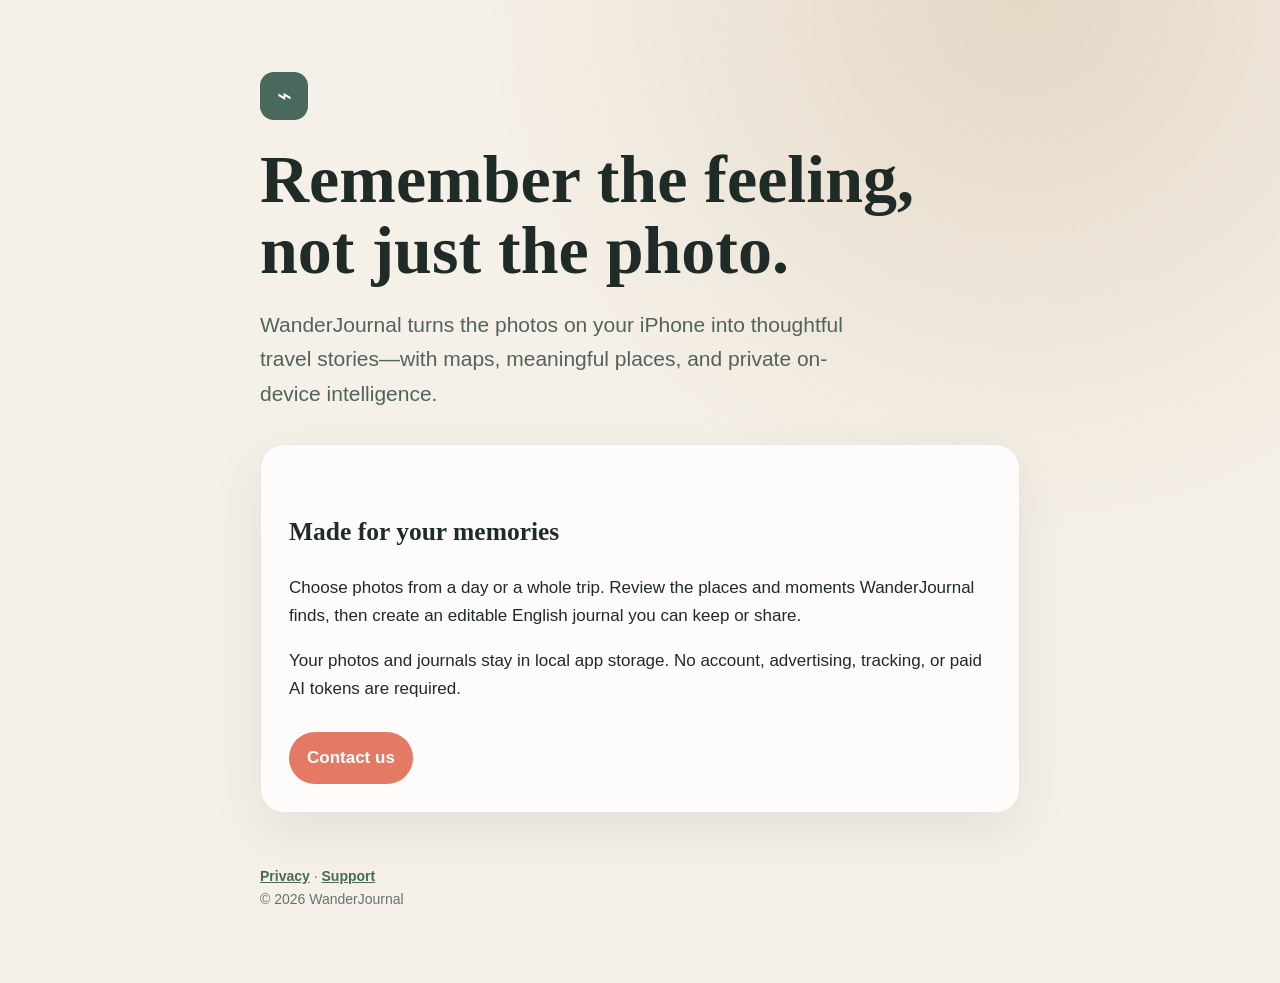
==== index.html @ c1856e97 "Build WanderJournal v1" ====
<!doctype html>
<html lang="en">
<head>
  <meta charset="utf-8">
  <meta name="viewport" content="width=device-width, initial-scale=1">
  <title>WanderJournal — Private AI Travel Journals</title>
  <meta name="description" content="Turn travel photos into beautiful private journals with on-device intelligence.">
  <link rel="stylesheet" href="styles.css">
</head>
<body><main>
  <div class="mark" aria-hidden="true">⌁</div>
  <h1>Remember the feeling, not just the photo.</h1>
  <p class="lead">WanderJournal turns the photos on your iPhone into thoughtful travel stories—with maps, meaningful places, and private on-device intelligence.</p>
  <section class="card">
    <h2>Made for your memories</h2>
    <p>Choose photos from a day or a whole trip. Review the places and moments WanderJournal finds, then create an editable English journal you can keep or share.</p>
    <p>Your photos and journals stay in local app storage. No account, advertising, tracking, or paid AI tokens are required.</p>
    <a class="button" href="mailto:info@easynet.world">Contact us</a>
  </section>
  <footer><a href="privacy/">Privacy</a> · <a href="support/">Support</a><br>© 2026 WanderJournal</footer>
</main></body>
</html>
---- styles.css ----
:root {
  color-scheme: light;
  --canvas: #f5f0e8;
  --ink: #1f2b27;
  --moss: #49695c;
  --coral: #e47a63;
  --card: rgba(255, 255, 255, 0.78);
}

* { box-sizing: border-box; }

body {
  margin: 0;
  color: var(--ink);
  background: radial-gradient(circle at 80% 0%, #e4d8c6 0, transparent 38%), var(--canvas);
  font: 17px/1.65 -apple-system, BlinkMacSystemFont, "Segoe UI", sans-serif;
}

main { width: min(760px, calc(100% - 40px)); margin: 0 auto; padding: 72px 0; }

.mark {
  display: inline-grid;
  place-items: center;
  width: 48px;
  height: 48px;
  border-radius: 14px;
  background: var(--moss);
  color: white;
  font-size: 25px;
}

h1 { margin: 24px 0 8px; font-family: Georgia, serif; font-size: clamp(40px, 8vw, 68px); line-height: 1.05; }
h2 { margin-top: 38px; font-family: Georgia, serif; }
.lead { max-width: 620px; font-size: 21px; color: #52635d; }
.card { margin-top: 32px; padding: 28px; border: 1px solid rgba(31,43,39,.09); border-radius: 24px; background: var(--card); box-shadow: 0 18px 55px rgba(31,43,39,.08); }
a { color: var(--moss); font-weight: 650; }
.button { display: inline-block; margin-top: 12px; padding: 12px 18px; border-radius: 999px; background: var(--coral); color: white; text-decoration: none; }
footer { margin-top: 52px; color: #66756f; font-size: 14px; }
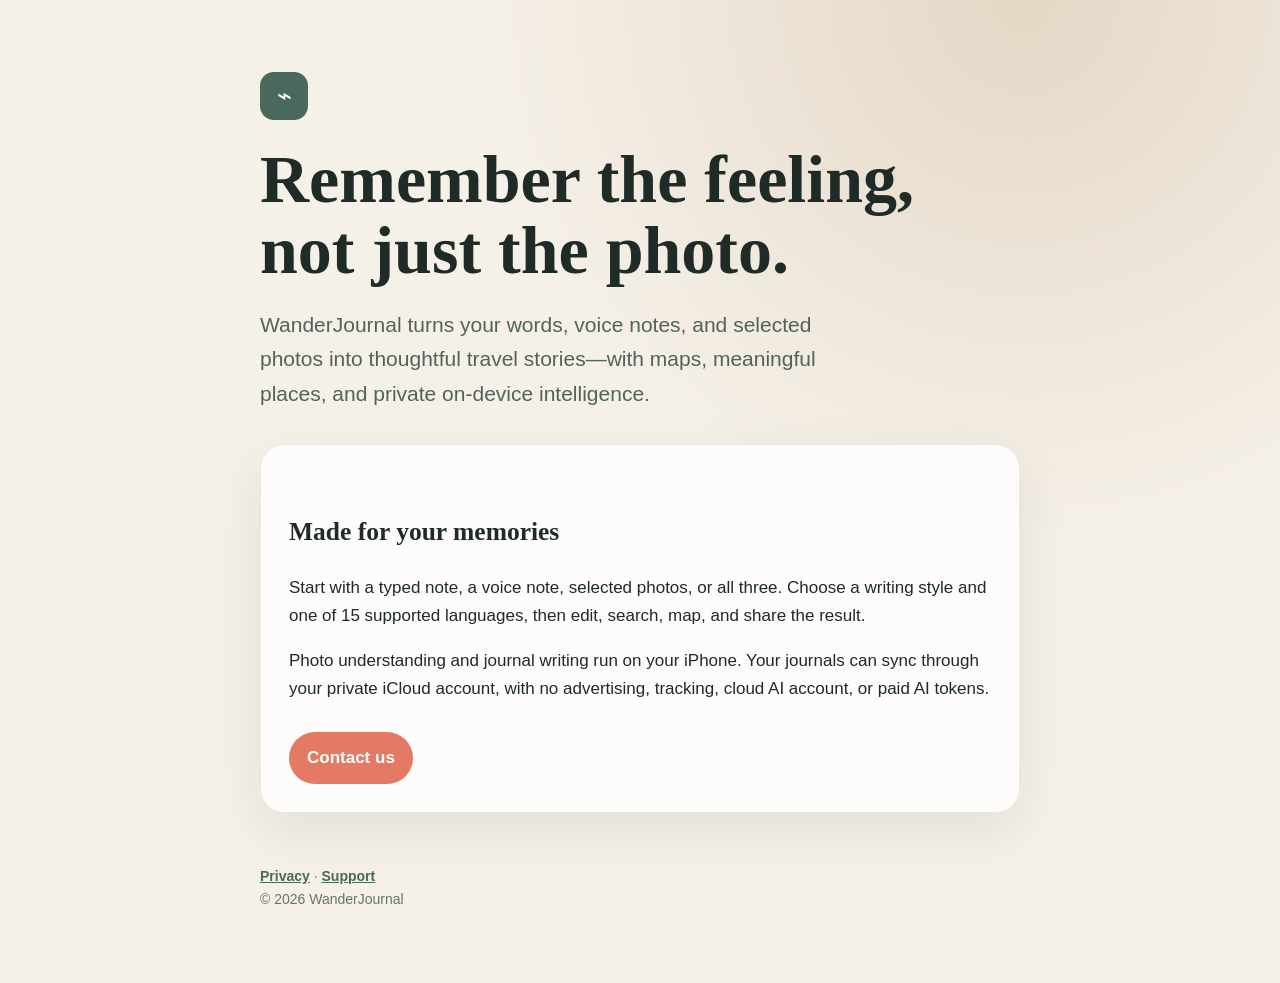
==== commit 7f960aea: "Update privacy and support for iCloud sync" ====
--- a/index.html
+++ b/index.html
@@ -10,14 +10,13 @@
 <body><main>
   <div class="mark" aria-hidden="true">⌁</div>
   <h1>Remember the feeling, not just the photo.</h1>
-  <p class="lead">WanderJournal turns the photos on your iPhone into thoughtful travel stories—with maps, meaningful places, and private on-device intelligence.</p>
+  <p class="lead">WanderJournal turns your words, voice notes, and selected photos into thoughtful travel stories—with maps, meaningful places, and private on-device intelligence.</p>
   <section class="card">
     <h2>Made for your memories</h2>
-    <p>Choose photos from a day or a whole trip. Review the places and moments WanderJournal finds, then create an editable English journal you can keep or share.</p>
-    <p>Your photos and journals stay in local app storage. No account, advertising, tracking, or paid AI tokens are required.</p>
+    <p>Start with a typed note, a voice note, selected photos, or all three. Choose a writing style and one of 15 supported languages, then edit, search, map, and share the result.</p>
+    <p>Photo understanding and journal writing run on your iPhone. Your journals can sync through your private iCloud account, with no advertising, tracking, cloud AI account, or paid AI tokens.</p>
     <a class="button" href="mailto:info@easynet.world">Contact us</a>
   </section>
   <footer><a href="privacy/">Privacy</a> · <a href="support/">Support</a><br>© 2026 WanderJournal</footer>
 </main></body>
 </html>
-
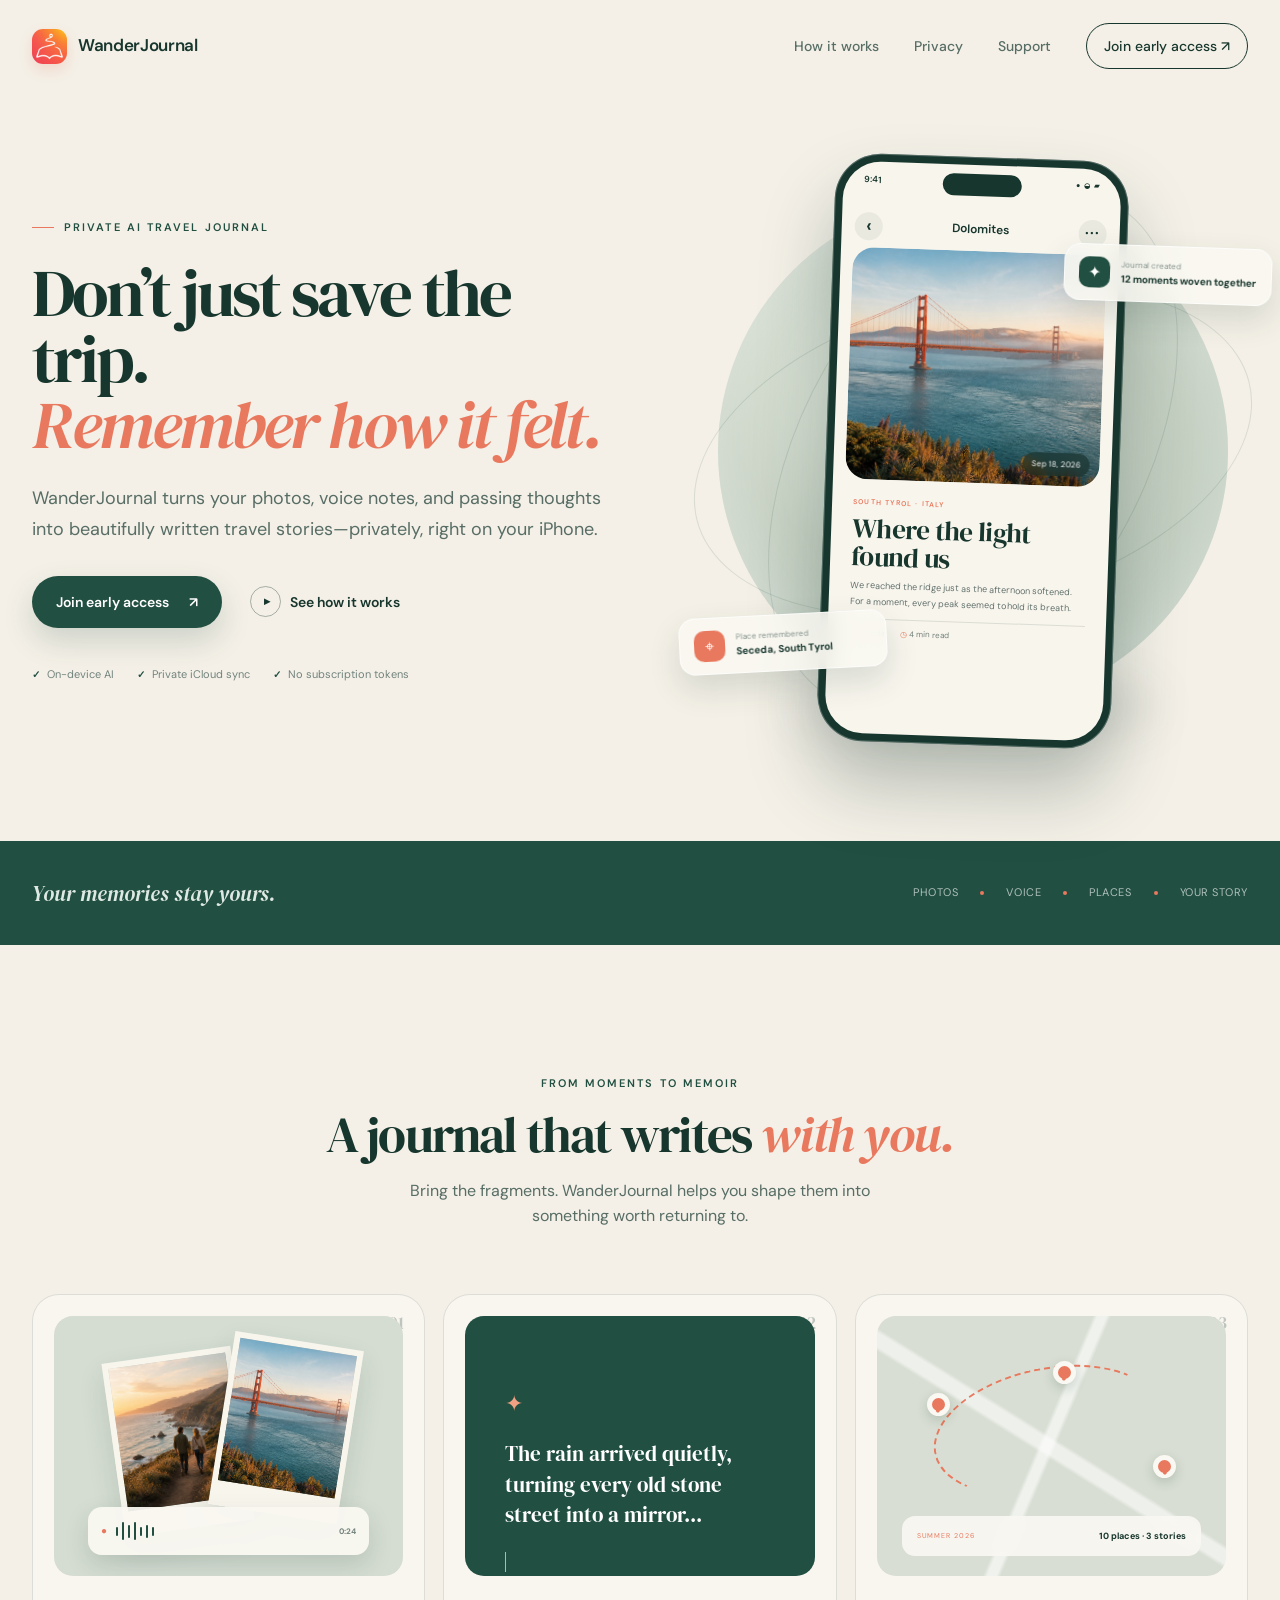
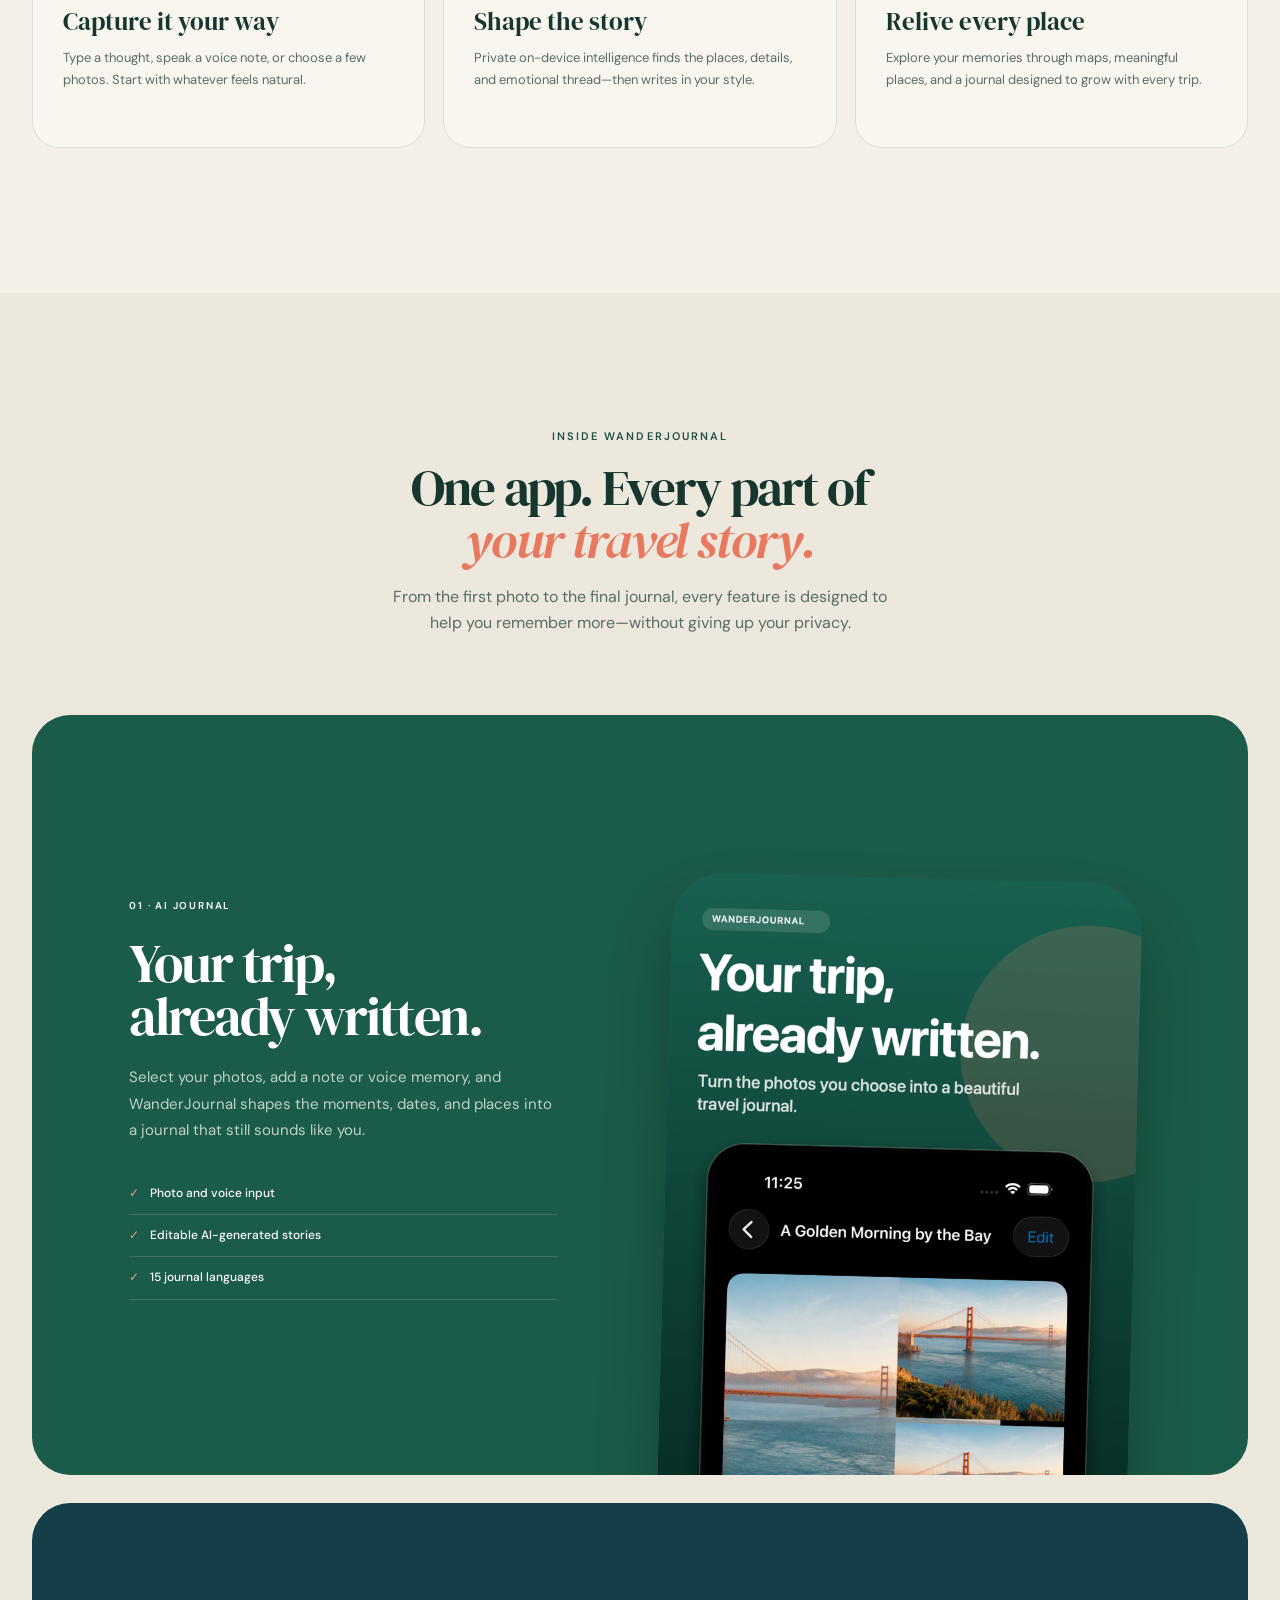
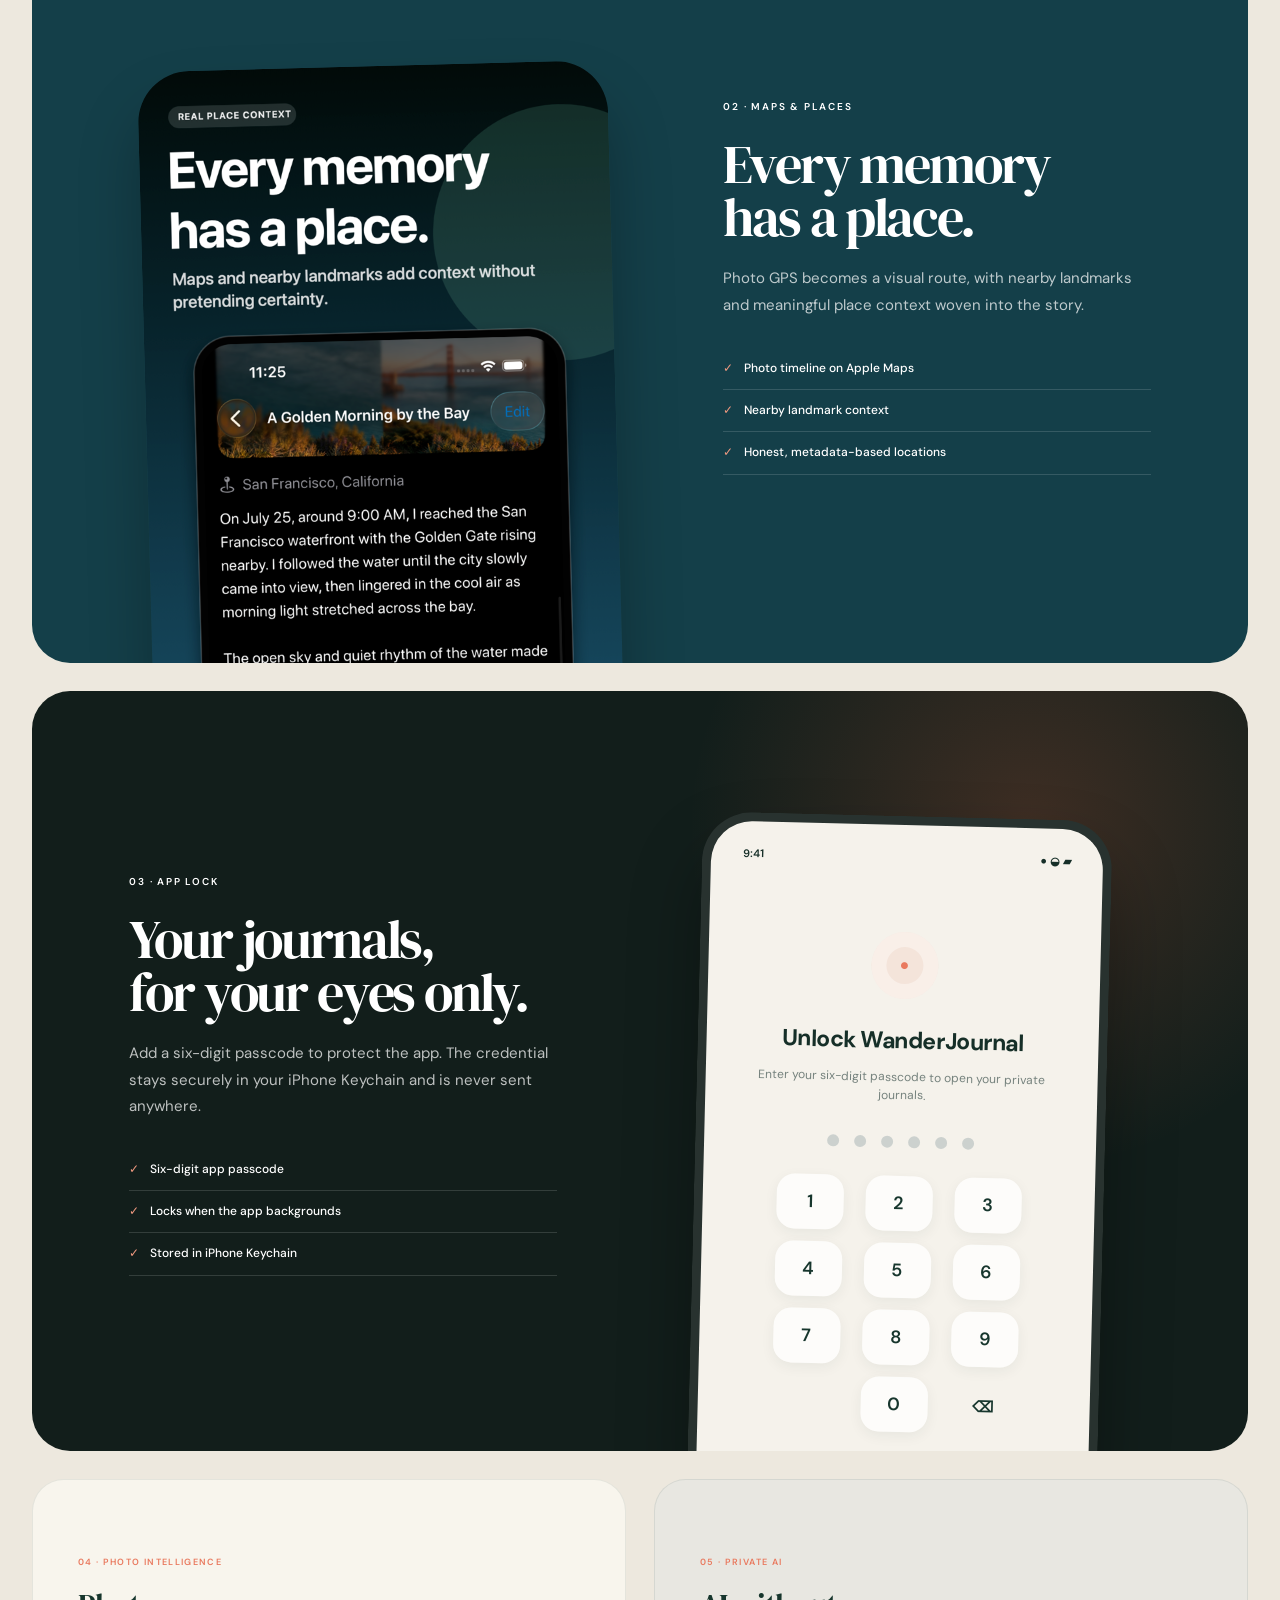
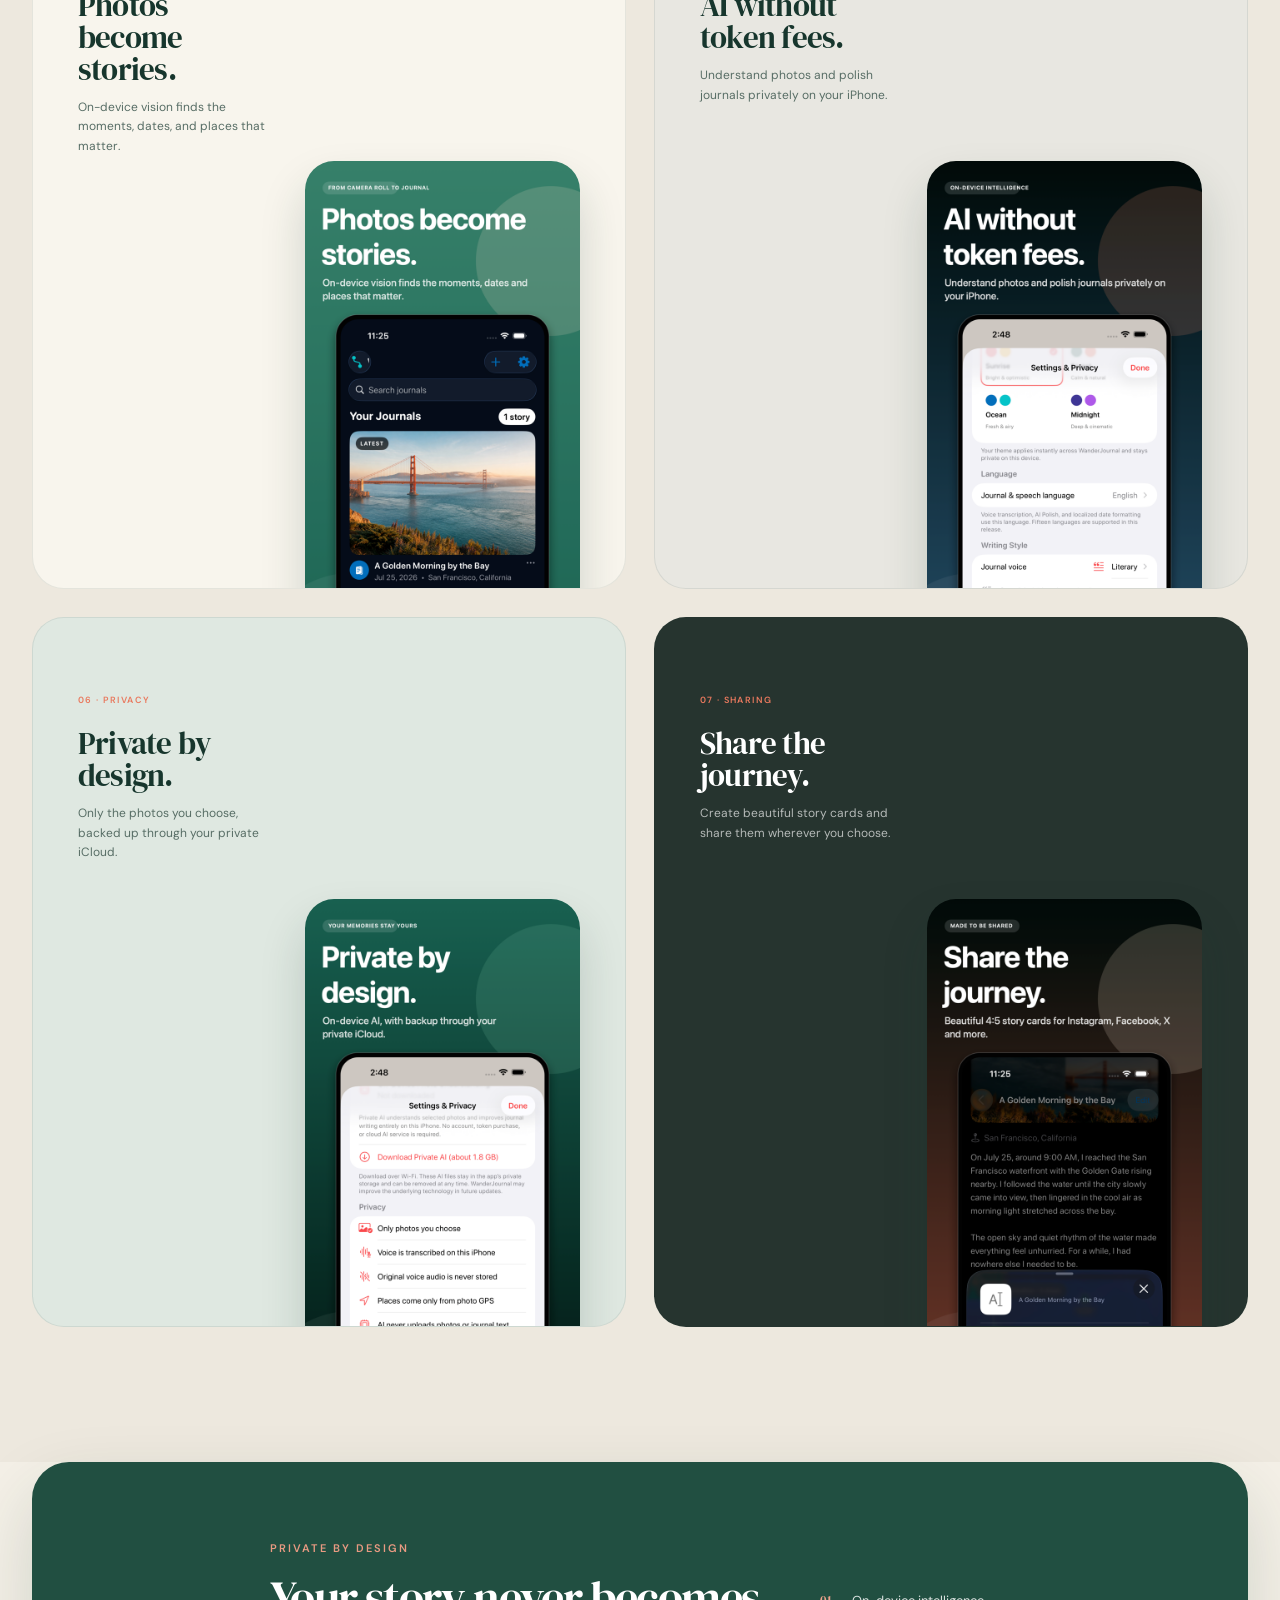
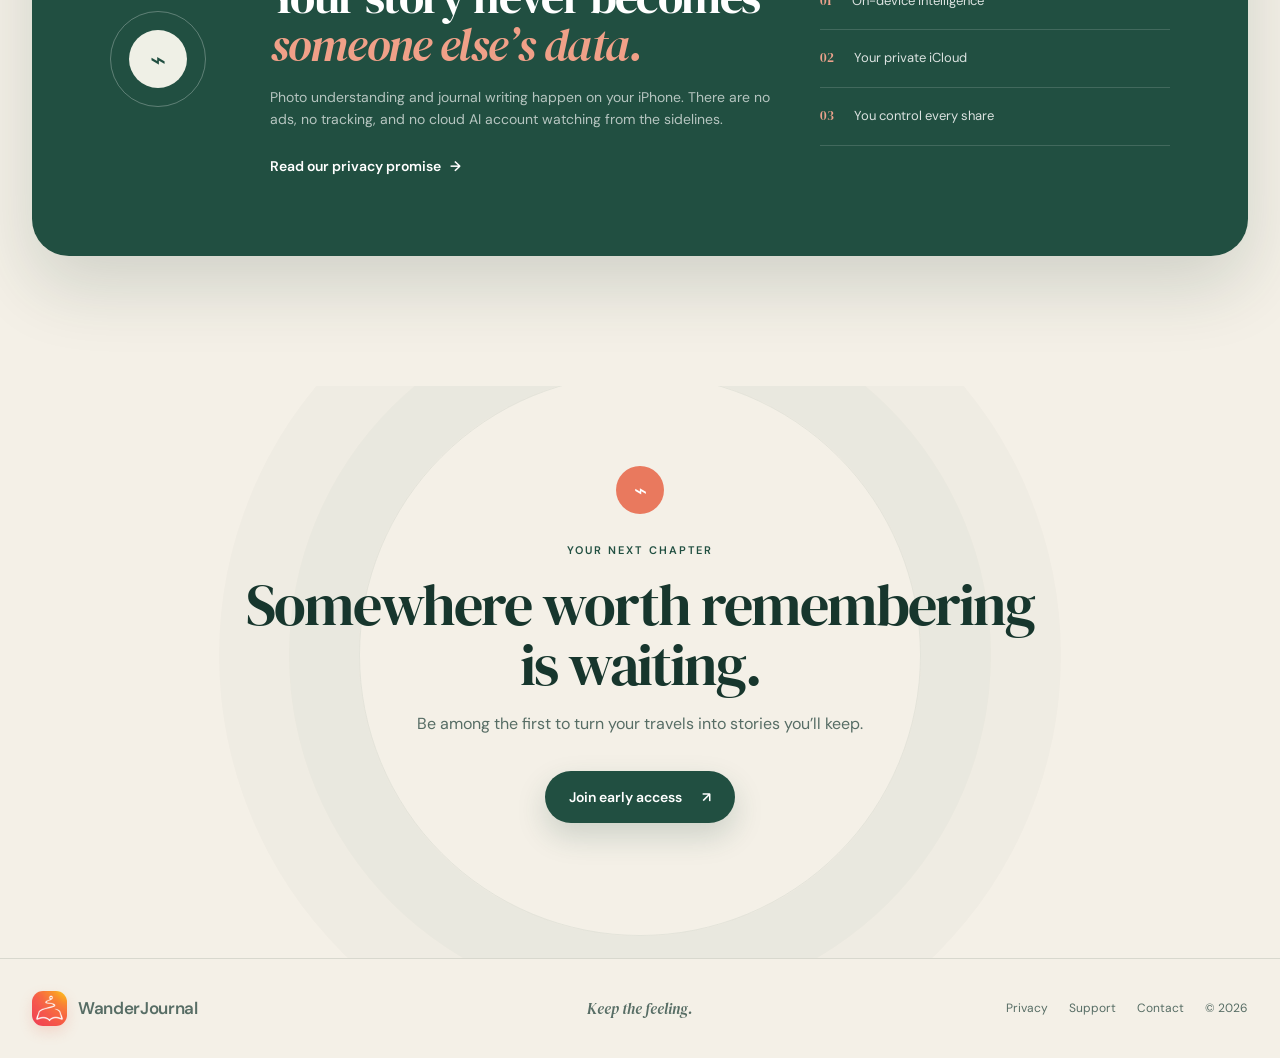
==== commit 75d31566: "Redesign landing page with app feature screenshots" ====
--- a/index.html
+++ b/index.html
@@ -3,20 +3,235 @@
 <head>
   <meta charset="utf-8">
   <meta name="viewport" content="width=device-width, initial-scale=1">
-  <title>WanderJournal — Private AI Travel Journals</title>
-  <meta name="description" content="Turn travel photos into beautiful private journals with on-device intelligence.">
+  <meta name="theme-color" content="#f4f0e7">
+  <title>WanderJournal — Your travels, beautifully remembered</title>
+  <meta name="description" content="Turn photos, voice notes, and little moments into beautiful private travel journals—with on-device intelligence.">
   <link rel="stylesheet" href="styles.css">
 </head>
-<body><main>
-  <div class="mark" aria-hidden="true">⌁</div>
-  <h1>Remember the feeling, not just the photo.</h1>
-  <p class="lead">WanderJournal turns your words, voice notes, and selected photos into thoughtful travel stories—with maps, meaningful places, and private on-device intelligence.</p>
-  <section class="card">
-    <h2>Made for your memories</h2>
-    <p>Start with a typed note, a voice note, selected photos, or all three. Choose a writing style and one of 15 supported languages, then edit, search, map, and share the result.</p>
-    <p>Photo understanding and journal writing run on your iPhone. Your journals can sync through your private iCloud account, with no advertising, tracking, cloud AI account, or paid AI tokens.</p>
-    <a class="button" href="mailto:info@easynet.world">Contact us</a>
-  </section>
-  <footer><a href="privacy/">Privacy</a> · <a href="support/">Support</a><br>© 2026 WanderJournal</footer>
-</main></body>
+<body class="home">
+  <header class="site-header">
+    <a class="brand" href="./" aria-label="WanderJournal home">
+      <img class="brand-icon" src="assets/app-icon.png" alt="">
+      <span>WanderJournal</span>
+    </a>
+    <nav aria-label="Main navigation">
+      <a href="#how-it-works">How it works</a>
+      <a href="#privacy">Privacy</a>
+      <a href="support/">Support</a>
+      <a class="nav-cta" href="mailto:info@easynet.world?subject=WanderJournal%20early%20access">Join early access <span aria-hidden="true">↗</span></a>
+    </nav>
+  </header>
+
+  <main>
+    <section class="hero" aria-labelledby="hero-title">
+      <div class="hero-copy">
+        <div class="eyebrow"><span></span> Private AI travel journal</div>
+        <h1 id="hero-title">Don’t just save the trip.<br><em>Remember how it felt.</em></h1>
+        <p class="hero-lead">WanderJournal turns your photos, voice notes, and passing thoughts into beautifully written travel stories—privately, right on your iPhone.</p>
+        <div class="hero-actions">
+          <a class="button button-primary" href="mailto:info@easynet.world?subject=WanderJournal%20early%20access">Join early access <span aria-hidden="true">↗</span></a>
+          <a class="text-link" href="#how-it-works"><span class="play" aria-hidden="true">▶</span> See how it works</a>
+        </div>
+        <div class="trust-row" aria-label="Product highlights">
+          <span><b aria-hidden="true">✓</b> On-device AI</span>
+          <span><b aria-hidden="true">✓</b> Private iCloud sync</span>
+          <span><b aria-hidden="true">✓</b> No subscription tokens</span>
+        </div>
+      </div>
+
+      <div class="hero-visual" aria-label="Preview of a WanderJournal travel story">
+        <div class="orbit orbit-one"></div>
+        <div class="orbit orbit-two"></div>
+        <div class="memory-card memory-card-top">
+          <span class="memory-icon">✦</span>
+          <span><small>Journal created</small><strong>12 moments woven together</strong></span>
+        </div>
+        <div class="phone">
+          <div class="phone-screen">
+            <div class="status"><span>9:41</span><span>● ◒ ▰</span></div>
+            <div class="app-bar"><button aria-label="Back">‹</button><span>Dolomites</span><button aria-label="More options">•••</button></div>
+            <div class="story-photo">
+              <img src="assets/golden-gate.jpg" alt="Golden Gate Bridge in warm morning light" fetchpriority="high">
+              <span class="date-pill">Sep 18, 2026</span>
+            </div>
+            <article class="story-content">
+              <p class="story-kicker">SOUTH TYROL · ITALY</p>
+              <h2>Where the light<br>found us</h2>
+              <p>We reached the ridge just as the afternoon softened. For a moment, every peak seemed to hold its breath.</p>
+              <div class="story-meta">
+                <span><i>⌖</i> Seceda</span>
+                <span><i>◷</i> 4 min read</span>
+              </div>
+            </article>
+          </div>
+        </div>
+        <div class="memory-card memory-card-bottom">
+          <span class="memory-icon coral">⌖</span>
+          <span><small>Place remembered</small><strong>Seceda, South Tyrol</strong></span>
+        </div>
+      </div>
+    </section>
+
+    <section class="promise" aria-label="WanderJournal promise">
+      <p>Your memories stay yours.</p>
+      <div class="promise-items">
+        <span>Photos</span><i></i><span>Voice</span><i></i><span>Places</span><i></i><span>Your story</span>
+      </div>
+    </section>
+
+    <section class="how" id="how-it-works" aria-labelledby="how-title">
+      <div class="section-heading">
+        <p class="section-label">FROM MOMENTS TO MEMOIR</p>
+        <h2 id="how-title">A journal that writes <em>with you.</em></h2>
+        <p>Bring the fragments. WanderJournal helps you shape them into something worth returning to.</p>
+      </div>
+      <div class="feature-grid">
+        <article class="feature-card feature-capture">
+          <div class="feature-number">01</div>
+          <div class="capture-stack" aria-hidden="true">
+            <div class="mini-photo one"><img src="assets/coastal-journey.jpg" alt=""></div>
+            <div class="mini-photo two"><img src="assets/golden-gate.jpg" alt=""></div>
+            <div class="voice-note"><span>●</span><i></i><i></i><i></i><i></i><i></i><i></i><i></i><b>0:24</b></div>
+          </div>
+          <h3>Capture it your way</h3>
+          <p>Type a thought, speak a voice note, or choose a few photos. Start with whatever feels natural.</p>
+        </article>
+        <article class="feature-card feature-shape">
+          <div class="feature-number">02</div>
+          <div class="writing-demo" aria-hidden="true">
+            <span class="spark">✦</span>
+            <p>The rain arrived quietly, turning every old stone street into a mirror...</p>
+            <span class="cursor"></span>
+          </div>
+          <h3>Shape the story</h3>
+          <p>Private on-device intelligence finds the places, details, and emotional thread—then writes in your style.</p>
+        </article>
+        <article class="feature-card feature-relive">
+          <div class="feature-number">03</div>
+          <div class="map-demo" aria-hidden="true">
+            <span class="route"></span>
+            <span class="pin pin-a">•</span><span class="pin pin-b">•</span><span class="pin pin-c">•</span>
+            <div class="map-label"><small>SUMMER 2026</small><strong>10 places · 3 stories</strong></div>
+          </div>
+          <h3>Relive every place</h3>
+          <p>Explore your memories through maps, meaningful places, and a journal designed to grow with every trip.</p>
+        </article>
+      </div>
+    </section>
+
+    <section class="feature-showcase" id="features" aria-labelledby="features-title">
+      <div class="section-heading feature-heading">
+        <p class="section-label">INSIDE WANDERJOURNAL</p>
+        <h2 id="features-title">One app. Every part of<br><em>your travel story.</em></h2>
+        <p>From the first photo to the final journal, every feature is designed to help you remember more—without giving up your privacy.</p>
+      </div>
+
+      <div class="feature-story feature-story-ai">
+        <div class="feature-story-copy">
+          <span class="feature-index">01 · AI JOURNAL</span>
+          <h3>Your trip,<br>already written.</h3>
+          <p>Select your photos, add a note or voice memory, and WanderJournal shapes the moments, dates, and places into a journal that still sounds like you.</p>
+          <ul>
+            <li>Photo and voice input</li>
+            <li>Editable AI-generated stories</li>
+            <li>15 journal languages</li>
+          </ul>
+        </div>
+        <figure class="feature-device">
+          <img src="assets/01-your-trip-already-written.png" alt="WanderJournal showing an AI-written travel journal with photos from San Francisco" loading="lazy">
+        </figure>
+      </div>
+
+      <div class="feature-story feature-story-map">
+        <figure class="feature-device">
+          <img src="assets/03-every-memory-has-a-place.png" alt="WanderJournal journal detail screen with a photo timeline plotted on a map" loading="lazy">
+        </figure>
+        <div class="feature-story-copy">
+          <span class="feature-index">02 · MAPS & PLACES</span>
+          <h3>Every memory<br>has a place.</h3>
+          <p>Photo GPS becomes a visual route, with nearby landmarks and meaningful place context woven into the story.</p>
+          <ul>
+            <li>Photo timeline on Apple Maps</li>
+            <li>Nearby landmark context</li>
+            <li>Honest, metadata-based locations</li>
+          </ul>
+        </div>
+      </div>
+
+      <div class="feature-story feature-story-lock">
+        <div class="feature-story-copy">
+          <span class="feature-index">03 · APP LOCK</span>
+          <h3>Your journals,<br>for your eyes only.</h3>
+          <p>Add a six-digit passcode to protect the app. The credential stays securely in your iPhone Keychain and is never sent anywhere.</p>
+          <ul>
+            <li>Six-digit app passcode</li>
+            <li>Locks when the app backgrounds</li>
+            <li>Stored in iPhone Keychain</li>
+          </ul>
+        </div>
+        <div class="lock-device" role="img" aria-label="WanderJournal six-digit passcode screen">
+          <div class="lock-status"><span>9:41</span><span>● ◒ ▰</span></div>
+          <div class="lock-badge">●</div>
+          <h4>Unlock WanderJournal</h4>
+          <p>Enter your six-digit passcode to open your private journals.</p>
+          <div class="passcode-dots"><i></i><i></i><i></i><i></i><i></i><i></i></div>
+          <div class="keypad" aria-hidden="true">
+            <span>1</span><span>2</span><span>3</span>
+            <span>4</span><span>5</span><span>6</span>
+            <span>7</span><span>8</span><span>9</span>
+            <b></b><span>0</span><b>⌫</b>
+          </div>
+        </div>
+      </div>
+
+      <div class="more-features">
+        <article class="screenshot-card">
+          <div><span>04 · PHOTO INTELLIGENCE</span><h3>Photos become stories.</h3><p>On-device vision finds the moments, dates, and places that matter.</p></div>
+          <img src="assets/02-photos-become-stories.png" alt="WanderJournal home screen with a generated journal card" loading="lazy">
+        </article>
+        <article class="screenshot-card">
+          <div><span>05 · PRIVATE AI</span><h3>AI without token fees.</h3><p>Understand photos and polish journals privately on your iPhone.</p></div>
+          <img src="assets/05-ai-without-token-fees.png" alt="WanderJournal Private AI settings screen" loading="lazy">
+        </article>
+        <article class="screenshot-card">
+          <div><span>06 · PRIVACY</span><h3>Private by design.</h3><p>Only the photos you choose, backed up through your private iCloud.</p></div>
+          <img src="assets/04-private-by-design.png" alt="WanderJournal privacy controls and data settings" loading="lazy">
+        </article>
+        <article class="screenshot-card">
+          <div><span>07 · SHARING</span><h3>Share the journey.</h3><p>Create beautiful story cards and share them wherever you choose.</p></div>
+          <img src="assets/06-share-the-journey.png" alt="WanderJournal sharing a completed journal" loading="lazy">
+        </article>
+      </div>
+    </section>
+
+    <section class="privacy-panel" id="privacy" aria-labelledby="privacy-title">
+      <div class="privacy-seal" aria-hidden="true"><span>⌁</span></div>
+      <div>
+        <p class="section-label">PRIVATE BY DESIGN</p>
+        <h2 id="privacy-title">Your story never becomes <em>someone else’s data.</em></h2>
+        <p>Photo understanding and journal writing happen on your iPhone. There are no ads, no tracking, and no cloud AI account watching from the sidelines.</p>
+        <a class="text-link light" href="privacy/">Read our privacy promise <span aria-hidden="true">→</span></a>
+      </div>
+      <ul>
+        <li><span>01</span> On-device intelligence</li>
+        <li><span>02</span> Your private iCloud</li>
+        <li><span>03</span> You control every share</li>
+      </ul>
+    </section>
+
+    <section class="final-cta">
+      <span class="cta-mark" aria-hidden="true">⌁</span>
+      <p class="section-label">YOUR NEXT CHAPTER</p>
+      <h2>Somewhere worth remembering<br>is waiting.</h2>
+      <p>Be among the first to turn your travels into stories you’ll keep.</p>
+      <a class="button button-primary" href="mailto:info@easynet.world?subject=WanderJournal%20early%20access">Join early access <span aria-hidden="true">↗</span></a>
+    </section>
+  </main>
+
+  <footer class="site-footer">
+    <a class="brand" href="./"><img class="brand-icon" src="assets/app-icon.png" alt=""><span>WanderJournal</span></a>
+    <p>Keep the feeling.</p>
+    <div><a href="privacy/">Privacy</a><a href="support/">Support</a><a href="mailto:info@easynet.world">Contact</a><span>© 2026</span></div>
+  </footer>
+</body>
 </html>
--- a/styles.css
+++ b/styles.css
@@ -1,39 +1,284 @@
+@import url('https://fonts.googleapis.com/css2?family=DM+Sans:wght@400;500;600&family=DM+Serif+Display:ital@0;1&display=swap');
+
 :root {
   color-scheme: light;
-  --canvas: #f5f0e8;
-  --ink: #1f2b27;
-  --moss: #49695c;
-  --coral: #e47a63;
-  --card: rgba(255, 255, 255, 0.78);
+  --canvas: #f4f0e7;
+  --paper: #faf8f2;
+  --ink: #17362d;
+  --ink-soft: #576d65;
+  --moss: #214f41;
+  --moss-deep: #153d33;
+  --sage: #9eae9d;
+  --coral: #e9795e;
+  --line: rgba(23, 54, 45, .13);
+  --serif: "DM Serif Display", Georgia, serif;
+  --sans: "DM Sans", -apple-system, BlinkMacSystemFont, "Segoe UI", sans-serif;
 }
 
 * { box-sizing: border-box; }
-
-body {
-  margin: 0;
-  color: var(--ink);
-  background: radial-gradient(circle at 80% 0%, #e4d8c6 0, transparent 38%), var(--canvas);
-  font: 17px/1.65 -apple-system, BlinkMacSystemFont, "Segoe UI", sans-serif;
-}
-
-main { width: min(760px, calc(100% - 40px)); margin: 0 auto; padding: 72px 0; }
-
-.mark {
-  display: inline-grid;
-  place-items: center;
-  width: 48px;
-  height: 48px;
-  border-radius: 14px;
-  background: var(--moss);
-  color: white;
-  font-size: 25px;
-}
-
-h1 { margin: 24px 0 8px; font-family: Georgia, serif; font-size: clamp(40px, 8vw, 68px); line-height: 1.05; }
-h2 { margin-top: 38px; font-family: Georgia, serif; }
-.lead { max-width: 620px; font-size: 21px; color: #52635d; }
-.card { margin-top: 32px; padding: 28px; border: 1px solid rgba(31,43,39,.09); border-radius: 24px; background: var(--card); box-shadow: 0 18px 55px rgba(31,43,39,.08); }
-a { color: var(--moss); font-weight: 650; }
-.button { display: inline-block; margin-top: 12px; padding: 12px 18px; border-radius: 999px; background: var(--coral); color: white; text-decoration: none; }
-footer { margin-top: 52px; color: #66756f; font-size: 14px; }
-
+html { scroll-behavior: smooth; }
+body { margin: 0; color: var(--ink); background: var(--canvas); font: 16px/1.6 var(--sans); }
+a { color: inherit; }
+button { color: inherit; font: inherit; }
+
+.site-header {
+  width: min(1240px, calc(100% - 64px));
+  height: 92px;
+  margin: 0 auto;
+  display: flex;
+  align-items: center;
+  justify-content: space-between;
+  position: relative;
+  z-index: 10;
+}
+.brand { display: inline-flex; align-items: center; gap: 11px; font-size: 17px; font-weight: 600; text-decoration: none; letter-spacing: -.02em; }
+.brand-icon { width: 35px; height: 35px; border-radius: 11px; box-shadow: 0 6px 14px rgba(233,121,94,.2); }
+.brand-mark { width: 35px; height: 35px; display: grid; place-items: center; position: relative; border-radius: 11px; background: var(--moss); box-shadow: inset 0 0 0 1px rgba(255,255,255,.13); }
+.brand-mark::before, .brand-mark::after, .brand-mark i { content: ""; position: absolute; width: 3px; border-radius: 99px; background: #f8f4e9; transform: rotate(42deg); }
+.brand-mark::before { height: 13px; left: 11px; top: 12px; }
+.brand-mark i { height: 20px; left: 16px; top: 7px; }
+.brand-mark::after { height: 12px; left: 22px; top: 10px; }
+nav { display: flex; align-items: center; gap: 35px; font-size: 14px; font-weight: 500; }
+nav a { text-decoration: none; }
+nav > a:not(.nav-cta) { color: var(--ink-soft); transition: color .2s ease; }
+nav > a:not(.nav-cta):hover { color: var(--ink); }
+.nav-cta { padding: 11px 17px; border: 1px solid var(--ink); border-radius: 999px; }
+
+.hero {
+  width: min(1240px, calc(100% - 64px));
+  min-height: 700px;
+  margin: 0 auto;
+  padding: 64px 0 95px;
+  display: grid;
+  grid-template-columns: 1.04fr .96fr;
+  align-items: center;
+  gap: 70px;
+}
+.hero-copy { position: relative; z-index: 2; }
+.eyebrow, .section-label { color: var(--moss); font-size: 11px; font-weight: 600; letter-spacing: .19em; text-transform: uppercase; }
+.eyebrow { display: flex; align-items: center; gap: 10px; }
+.eyebrow span { width: 22px; height: 1px; background: var(--coral); }
+h1, h2, h3, p { margin-top: 0; }
+h1 { max-width: 720px; margin: 24px 0 25px; font: 400 clamp(52px, 5.25vw, 76px)/.98 var(--serif); letter-spacing: -.045em; }
+h1 em, .section-heading h2 em, .privacy-panel h2 em { color: var(--coral); font-weight: 400; }
+.hero-lead { max-width: 580px; margin-bottom: 31px; color: var(--ink-soft); font-size: 18px; line-height: 1.72; }
+.hero-actions { display: flex; align-items: center; gap: 28px; }
+.button { display: inline-flex; align-items: center; justify-content: center; gap: 20px; min-height: 52px; padding: 0 24px; border-radius: 999px; font-size: 14px; font-weight: 600; text-decoration: none; transition: transform .2s ease, box-shadow .2s ease; }
+.button:hover { transform: translateY(-2px); }
+.button-primary { color: #fff; background: var(--moss); box-shadow: 0 13px 30px rgba(30, 73, 59, .18); }
+.text-link { display: inline-flex; align-items: center; gap: 9px; font-size: 14px; font-weight: 600; text-decoration: none; }
+.play { display: grid; place-items: center; width: 31px; height: 31px; padding-left: 2px; border: 1px solid rgba(23,54,45,.35); border-radius: 50%; font-size: 8px; }
+.trust-row { display: flex; flex-wrap: wrap; gap: 23px; margin-top: 38px; color: #71837d; font-size: 11px; }
+.trust-row span { display: inline-flex; align-items: center; gap: 7px; }
+.trust-row b { color: var(--moss); font-size: 10px; }
+
+.hero-visual { min-height: 590px; position: relative; display: grid; place-items: center; isolation: isolate; }
+.hero-visual::before { content: ""; position: absolute; width: 510px; height: 510px; border-radius: 50%; background: radial-gradient(circle at 38% 35%, #dce3d7 0 17%, #c8d2c4 42%, #b4c3b5 100%); box-shadow: inset 0 0 80px rgba(255,255,255,.45); z-index: -3; }
+.hero-visual::after { content: ""; position: absolute; bottom: 14px; width: 360px; height: 52px; border-radius: 50%; background: rgba(25,52,44,.16); filter: blur(24px); z-index: -2; }
+.orbit { position: absolute; border: 1px solid rgba(33,79,65,.13); border-radius: 50%; z-index: -2; }
+.orbit-one { width: 570px; height: 310px; transform: rotate(-14deg); }
+.orbit-two { width: 340px; height: 570px; transform: rotate(30deg); }
+.phone { width: 294px; height: 588px; padding: 8px; border-radius: 46px; background: #17372e; box-shadow: 0 42px 70px rgba(23,54,45,.28), inset 0 0 0 1px rgba(255,255,255,.25); transform: rotate(2deg); }
+.phone-screen { height: 100%; overflow: hidden; border-radius: 38px; background: #f8f5ed; position: relative; }
+.phone-screen::before { content: ""; position: absolute; top: 9px; left: 50%; width: 79px; height: 22px; transform: translateX(-50%); border-radius: 20px; background: #17372e; z-index: 3; }
+.status { height: 43px; padding: 11px 21px 0; display: flex; justify-content: space-between; font-size: 9px; font-weight: 600; }
+.status span:last-child { font-size: 7px; letter-spacing: 1px; }
+.app-bar { height: 43px; display: flex; align-items: center; justify-content: space-between; padding: 0 13px; font-size: 12px; font-weight: 600; }
+.app-bar button { width: 28px; height: 28px; padding: 0; border: 0; border-radius: 50%; background: rgba(33,79,65,.07); font-size: 19px; line-height: 1; }
+.app-bar button:last-child { font-size: 9px; letter-spacing: 1px; }
+.story-photo { height: 232px; margin: 0 12px; overflow: hidden; position: relative; border-radius: 22px; background: #b8c7be; }
+.story-photo img { width: 100%; height: 100%; display: block; object-fit: cover; }
+.sun { position: absolute; left: 47px; top: 43px; width: 34px; height: 34px; border-radius: 50%; background: #f8d9a4; box-shadow: 0 0 30px #ffdba3; }
+.mountain { position: absolute; bottom: -18px; width: 220px; height: 185px; background: #526457; clip-path: polygon(0 100%, 32% 38%, 48% 59%, 66% 17%, 100% 100%); }
+.mountain-back { right: -12px; opacity: .62; transform: scale(.95); transform-origin: bottom; }
+.mountain-front { left: -32px; bottom: -46px; width: 285px; background: #304e42; }
+.ridge { position: absolute; left: 0; right: 0; bottom: 0; height: 56px; background: linear-gradient(13deg, #1c392f 0 46%, transparent 47%); }
+.date-pill { position: absolute; right: 10px; bottom: 10px; padding: 5px 9px; border-radius: 99px; color: #fff; background: rgba(18,40,33,.55); backdrop-filter: blur(5px); font-size: 8px; }
+.story-content { padding: 17px 21px; }
+.story-kicker { margin-bottom: 7px; color: var(--coral); font-size: 7px; font-weight: 600; letter-spacing: .17em; }
+.story-content h2 { margin-bottom: 9px; font: 400 27px/1.02 var(--serif); letter-spacing: -.025em; }
+.story-content > p:not(.story-kicker) { color: #63726d; font: 9px/1.7 var(--sans); }
+.story-meta { display: flex; gap: 16px; padding-top: 7px; border-top: 1px solid var(--line); color: #718079; font-size: 8px; }
+.story-meta i { color: var(--coral); font-style: normal; }
+.memory-card { position: absolute; z-index: 4; display: flex; align-items: center; gap: 11px; min-width: 208px; padding: 12px 14px; border: 1px solid rgba(255,255,255,.65); border-radius: 16px; background: rgba(250,248,242,.86); box-shadow: 0 14px 32px rgba(23,54,45,.14); backdrop-filter: blur(12px); }
+.memory-card-top { right: -24px; top: 90px; transform: rotate(2deg); }
+.memory-card-bottom { left: -19px; bottom: 75px; transform: rotate(-3deg); }
+.memory-card span:last-child { display: flex; flex-direction: column; }
+.memory-card small { color: #809089; font-size: 8px; }
+.memory-card strong { font-size: 10px; }
+.memory-icon { display: grid; place-items: center; width: 31px; height: 31px; border-radius: 10px; color: white; background: var(--moss); }
+.memory-icon.coral { background: var(--coral); }
+
+.promise { min-height: 104px; padding: 24px max(32px, calc((100vw - 1240px)/2)); display: flex; align-items: center; justify-content: space-between; gap: 30px; color: #dfe9e3; background: var(--moss); }
+.promise > p { margin: 0; font: italic 21px var(--serif); }
+.promise-items { display: flex; align-items: center; gap: 22px; color: rgba(255,255,255,.64); font-size: 11px; letter-spacing: .05em; text-transform: uppercase; }
+.promise-items i { width: 4px; height: 4px; border-radius: 50%; background: var(--coral); }
+
+.how { width: min(1240px, calc(100% - 64px)); margin: 0 auto; padding: 130px 0 145px; }
+.section-heading { max-width: 630px; margin: 0 auto 65px; text-align: center; }
+.section-heading h2, .privacy-panel h2, .final-cta h2 { margin: 15px 0 17px; font: 400 clamp(39px, 4vw, 56px)/1.04 var(--serif); letter-spacing: -.035em; }
+.section-heading > p:last-child { max-width: 520px; margin: 0 auto; color: var(--ink-soft); }
+.feature-grid { display: grid; grid-template-columns: repeat(3, 1fr); gap: 18px; }
+.feature-card { min-height: 454px; padding: 21px; position: relative; overflow: hidden; border: 1px solid var(--line); border-radius: 27px; background: rgba(250,248,242,.78); }
+.feature-number { position: absolute; right: 20px; top: 16px; color: rgba(23,54,45,.26); font: 17px var(--serif); }
+.feature-card h3 { margin: 28px 9px 9px; font: 400 25px var(--serif); }
+.feature-card > p { margin: 0 9px; color: var(--ink-soft); font-size: 13px; line-height: 1.7; }
+.capture-stack, .writing-demo, .map-demo { height: 260px; position: relative; overflow: hidden; border-radius: 19px; background: #d5ddd2; }
+.mini-photo { position: absolute; width: 130px; height: 175px; border: 6px solid #f8f5ed; border-bottom-width: 25px; box-shadow: 0 13px 28px rgba(23,54,45,.14); background: linear-gradient(145deg, #bdc9bf 0 35%, #749080 36% 60%, #2b5545 61%); }
+.mini-photo img { width: 100%; height: 100%; display: block; object-fit: cover; }
+.mini-photo.one { left: 59px; top: 38px; transform: rotate(-8deg); }
+.mini-photo.two { right: 52px; top: 24px; transform: rotate(9deg); background: linear-gradient(165deg, #e5b997 0 42%, #7e826c 43% 65%, #375447 66%); }
+.voice-note { position: absolute; left: 34px; right: 34px; bottom: 21px; height: 48px; display: flex; align-items: center; gap: 4px; padding: 0 13px; border-radius: 14px; background: rgba(250,248,242,.94); box-shadow: 0 10px 24px rgba(23,54,45,.15); }
+.voice-note span { margin-right: 5px; color: var(--coral); font-size: 10px; }
+.voice-note i { width: 2px; height: 9px; border-radius: 4px; background: var(--moss); }
+.voice-note i:nth-of-type(2n) { height: 18px; }
+.voice-note i:nth-of-type(3n) { height: 13px; }
+.voice-note b { margin-left: auto; color: #73837d; font-size: 8px; }
+.writing-demo { padding: 70px 40px; background: var(--moss); color: #fff; }
+.writing-demo .spark { color: #f2a083; font-size: 22px; }
+.writing-demo p { margin-top: 18px; font: 21px/1.45 var(--serif); }
+.cursor { display: block; width: 1px; height: 20px; background: #f2a083; animation: blink 1.15s infinite; }
+@keyframes blink { 50% { opacity: 0; } }
+.map-demo { background-color: #d8ded3; background-image: linear-gradient(32deg, transparent 47%, rgba(255,255,255,.55) 48% 51%, transparent 52%), linear-gradient(113deg, transparent 47%, rgba(255,255,255,.6) 48% 50%, transparent 51%); }
+.route { position: absolute; left: 55px; top: 52px; width: 230px; height: 125px; border: 2px dashed var(--coral); border-color: var(--coral) transparent transparent var(--coral); border-radius: 50%; transform: rotate(-12deg); }
+.pin { position: absolute; display: grid; place-items: center; width: 23px; height: 23px; border: 5px solid var(--paper); border-radius: 50%; color: var(--coral); background: var(--coral); box-shadow: 0 4px 12px rgba(23,54,45,.18); }
+.pin-a { left: 50px; top: 77px; }.pin-b { left: 176px; top: 45px; }.pin-c { right: 50px; top: 139px; }
+.map-label { position: absolute; left: 25px; right: 25px; bottom: 20px; display: flex; align-items: center; justify-content: space-between; padding: 13px 15px; border-radius: 13px; background: rgba(250,248,242,.9); backdrop-filter: blur(8px); }
+.map-label small { color: var(--coral); font-size: 7px; letter-spacing: .13em; }.map-label strong { font-size: 9px; }
+
+.feature-showcase { padding: 135px max(32px, calc((100vw - 1240px)/2)); background: #ede8de; }
+.feature-heading { margin-bottom: 80px; }
+.feature-heading h2 em { color: var(--coral); font-weight: 400; }
+.feature-story { min-height: 760px; margin-bottom: 28px; padding: 74px 8%; display: grid; grid-template-columns: .92fr 1.08fr; align-items: center; gap: 9%; overflow: hidden; border-radius: 38px; }
+.feature-story-copy { position: relative; z-index: 2; }
+.feature-index { display: inline-block; margin-bottom: 23px; font-size: 10px; font-weight: 600; letter-spacing: .18em; }
+.feature-story-copy h3 { margin-bottom: 22px; font: 400 clamp(41px, 4.2vw, 61px)/.98 var(--serif); letter-spacing: -.04em; }
+.feature-story-copy > p { max-width: 490px; color: inherit; opacity: .72; font-size: 15px; line-height: 1.75; }
+.feature-story-copy ul { margin: 30px 0 0; padding: 0; list-style: none; }
+.feature-story-copy li { padding: 11px 0; border-bottom: 1px solid currentColor; border-color: rgba(255,255,255,.14); font-size: 12px; font-weight: 500; }
+.feature-story-copy li::before { content: "✓"; margin-right: 11px; color: #f19a80; }
+.feature-device { width: min(100%, 470px); height: 625px; margin: 0 auto -190px; overflow: hidden; border-radius: 52px 52px 0 0; box-shadow: 0 38px 60px rgba(0,0,0,.26); transform: rotate(1.5deg); }
+.feature-device img { width: 100%; display: block; }
+.feature-story-ai { color: white; background: #1b5b49; }
+.feature-story-ai::before { content: ""; position: absolute; }
+.feature-story-map { grid-template-columns: 1.08fr .92fr; color: white; background: #143f49; }
+.feature-story-map .feature-device { transform: rotate(-1.5deg); }
+.feature-story-map .feature-story-copy li, .feature-story-lock .feature-story-copy li { border-color: rgba(255,255,255,.14); }
+.feature-story-lock { color: white; background: radial-gradient(circle at 82% 18%, rgba(242,111,70,.2), transparent 29%), #121e1b; }
+
+.lock-device { width: min(100%, 410px); min-height: 640px; margin: 0 auto -150px; padding: 24px 32px 45px; border: 9px solid #28322f; border-bottom: 0; border-radius: 50px 50px 0 0; color: #162f28; background: #f5f2eb; box-shadow: 0 38px 70px rgba(0,0,0,.32); text-align: center; transform: rotate(1.4deg); }
+.lock-status { display: flex; justify-content: space-between; color: #162f28; font-size: 11px; font-weight: 600; }
+.lock-badge { width: 67px; height: 67px; margin: 65px auto 23px; display: grid; place-items: center; border-radius: 50%; color: var(--coral); background: rgba(233,121,94,.12); box-shadow: inset 0 0 0 15px rgba(255,255,255,.38); }
+.lock-device h4 { margin: 0 0 10px; font-size: 23px; letter-spacing: -.02em; }
+.lock-device > p { max-width: 290px; margin: 0 auto; color: #75827d; font-size: 12px; line-height: 1.5; }
+.passcode-dots { display: flex; justify-content: center; gap: 15px; margin: 32px 0 28px; }
+.passcode-dots i { width: 12px; height: 12px; border-radius: 50%; background: #ccd1ce; }
+.keypad { display: grid; grid-template-columns: repeat(3, 67px); justify-content: center; gap: 12px 22px; }
+.keypad span, .keypad b { width: 67px; height: 55px; display: grid; place-items: center; border-radius: 18px; color: #17362d; background: rgba(255,255,255,.78); box-shadow: 0 4px 14px rgba(23,54,45,.06); font-size: 18px; font-weight: 600; }
+.keypad b { background: transparent; box-shadow: none; font-size: 15px; }
+
+.more-features { margin-top: 28px; display: grid; grid-template-columns: repeat(2, 1fr); gap: 28px; }
+.screenshot-card { min-height: 710px; padding: 45px 45px 0; display: grid; grid-template-columns: .84fr 1.16fr; gap: 28px; overflow: hidden; border: 1px solid rgba(23,54,45,.09); border-radius: 32px; background: #f8f5ed; }
+.screenshot-card > div { padding-top: 22px; position: relative; z-index: 2; }
+.screenshot-card span { color: var(--coral); font-size: 9px; font-weight: 600; letter-spacing: .15em; }
+.screenshot-card h3 { margin: 17px 0 12px; font: 400 31px/1.03 var(--serif); letter-spacing: -.025em; }
+.screenshot-card p { color: var(--ink-soft); font-size: 12px; line-height: 1.65; }
+.screenshot-card img { width: 100%; min-width: 245px; align-self: end; margin-bottom: -170px; border-radius: 29px 29px 0 0; box-shadow: 0 25px 45px rgba(23,54,45,.18); }
+.screenshot-card:nth-child(2) { background: #e8e7e1; }
+.screenshot-card:nth-child(3) { background: #dfe8e1; }
+.screenshot-card:nth-child(4) { color: white; background: #26342f; }
+.screenshot-card:nth-child(4) p { color: rgba(255,255,255,.66); }
+
+.privacy-panel { width: min(1240px, calc(100% - 64px)); margin: 0 auto 130px; padding: 78px; display: grid; grid-template-columns: 110px 1fr .7fr; align-items: center; gap: 50px; border-radius: 37px; color: white; background: var(--moss); box-shadow: 0 30px 70px rgba(23,54,45,.16); }
+.privacy-seal { width: 96px; height: 96px; display: grid; place-items: center; border: 1px solid rgba(255,255,255,.28); border-radius: 50%; }
+.privacy-seal span { width: 58px; height: 58px; display: grid; place-items: center; border-radius: 50%; color: var(--moss); background: #eff0e6; font: 27px var(--serif); }
+.privacy-panel .section-label { color: #e99a82; }
+.privacy-panel h2 { max-width: 620px; font-size: clamp(36px, 3.6vw, 52px); }
+.privacy-panel > div:nth-child(2) > p:not(.section-label) { max-width: 620px; color: rgba(255,255,255,.67); font-size: 14px; }
+.privacy-panel h2 em { color: #f0a088; }
+.text-link.light { margin-top: 10px; color: white; }
+.privacy-panel ul { margin: 0; padding: 0; list-style: none; }
+.privacy-panel li { padding: 18px 0; border-bottom: 1px solid rgba(255,255,255,.15); color: rgba(255,255,255,.84); font-size: 13px; }
+.privacy-panel li span { margin-right: 17px; color: #eda28c; font: 13px var(--serif); }
+
+.final-cta { padding: 80px 30px 135px; text-align: center; position: relative; overflow: hidden; }
+.final-cta::before { content: ""; position: absolute; left: 50%; top: 47%; width: 560px; height: 560px; transform: translate(-50%,-50%); border: 1px solid rgba(33,79,65,.08); border-radius: 50%; box-shadow: 0 0 0 70px rgba(33,79,65,.025), 0 0 0 140px rgba(33,79,65,.018); pointer-events: none; }
+.cta-mark { display: grid; place-items: center; width: 48px; height: 48px; margin: 0 auto 28px; border-radius: 50%; color: white; background: var(--coral); font: 22px var(--serif); position: relative; }
+.final-cta h2, .final-cta > p, .final-cta a { position: relative; }
+.final-cta h2 { font-size: clamp(42px, 4.5vw, 62px); }
+.final-cta > p:not(.section-label) { color: var(--ink-soft); }
+.final-cta .button { margin-top: 18px; }
+
+.site-footer { min-height: 100px; padding: 28px max(32px, calc((100vw - 1240px)/2)); display: grid; grid-template-columns: 1fr auto 1fr; align-items: center; gap: 30px; border-top: 1px solid var(--line); color: var(--ink-soft); font-size: 12px; }
+.site-footer p { margin: 0; font: italic 15px var(--serif); }
+.site-footer > div { justify-self: end; display: flex; gap: 21px; }
+.site-footer > div a { text-decoration: none; }
+
+body:not(.home) main { width: min(820px, calc(100% - 40px)); margin: 0 auto; padding: 72px 0; }
+body:not(.home) .mark { display: inline-grid; place-items: center; width: 48px; height: 48px; border-radius: 15px; color: white; background: var(--moss); font: 24px var(--serif); }
+body:not(.home) h1 { margin: 26px 0 12px; }
+.lead { max-width: 640px; color: var(--ink-soft); font-size: 20px; }
+.card { margin-top: 35px; padding: clamp(25px, 5vw, 48px); border: 1px solid var(--line); border-radius: 28px; background: rgba(250,248,242,.8); box-shadow: 0 22px 60px rgba(23,54,45,.07); }
+.card h2 { margin-top: 38px; font: 400 28px var(--serif); }.card h2:first-child { margin-top: 0; }
+.card a, body:not(.home) footer a { color: var(--moss); font-weight: 600; }
+body:not(.home) footer { margin-top: 48px; color: var(--ink-soft); font-size: 13px; }
+
+@media (max-width: 980px) {
+  .site-header { width: min(100% - 40px, 1240px); }
+  nav > a:not(.nav-cta) { display: none; }
+  .hero { width: min(100% - 40px, 760px); grid-template-columns: 1fr; padding-top: 55px; text-align: center; }
+  .hero-copy { display: flex; flex-direction: column; align-items: center; }
+  .hero-lead { max-width: 650px; }
+  .hero-visual { margin-top: 15px; }
+  .feature-grid { grid-template-columns: 1fr; max-width: 600px; margin: 0 auto; }
+  .feature-card { min-height: auto; }
+  .feature-story { grid-template-columns: 1fr 1fr; padding: 60px 5%; gap: 5%; }
+  .feature-story-map { grid-template-columns: 1fr 1fr; }
+  .more-features { grid-template-columns: 1fr; }
+  .screenshot-card { min-height: 650px; }
+  .privacy-panel { grid-template-columns: 80px 1fr; padding: 55px; }
+  .privacy-panel ul { grid-column: 2; }
+}
+
+@media (max-width: 640px) {
+  .site-header { height: 78px; width: calc(100% - 28px); }
+  .brand { font-size: 15px; }
+  .brand-mark { width: 32px; height: 32px; }
+  .nav-cta { padding: 9px 13px; font-size: 12px; }
+  .hero { width: calc(100% - 34px); padding: 42px 0 70px; gap: 35px; }
+  h1 { font-size: clamp(45px, 13vw, 62px); }
+  .hero-lead { font-size: 16px; }
+  .hero-actions { flex-direction: column; gap: 18px; }
+  .trust-row { justify-content: center; gap: 10px 17px; }
+  .hero-visual { min-height: 550px; transform: scale(.9); margin: -20px -25px; }
+  .hero-visual::before { width: 430px; height: 430px; }
+  .memory-card-top { right: 2px; }.memory-card-bottom { left: 2px; }
+  .promise { padding: 28px 20px; flex-direction: column; text-align: center; }
+  .promise-items { gap: 9px; font-size: 9px; }
+  .how { width: calc(100% - 28px); padding: 95px 0; }
+  .section-heading { margin-bottom: 45px; }
+  .privacy-panel { width: calc(100% - 28px); margin-bottom: 80px; padding: 38px 26px; grid-template-columns: 1fr; gap: 24px; }
+  .feature-showcase { padding: 90px 14px; }
+  .feature-heading { margin-bottom: 52px; padding: 0 12px; }
+  .feature-story, .feature-story-map { min-height: 930px; padding: 52px 25px 0; grid-template-columns: 1fr; gap: 35px; border-radius: 28px; }
+  .feature-story-map .feature-story-copy { grid-row: 1; }
+  .feature-story-copy h3 { font-size: 44px; }
+  .feature-device { width: min(100%, 360px); height: 560px; margin-bottom: -170px; }
+  .lock-device { width: min(100%, 350px); min-height: 600px; margin-bottom: -120px; padding-inline: 20px; }
+  .more-features { gap: 14px; }
+  .screenshot-card { min-height: 700px; padding: 34px 24px 0; grid-template-columns: .7fr 1.3fr; gap: 12px; border-radius: 27px; }
+  .screenshot-card h3 { font-size: 27px; }
+  .screenshot-card img { min-width: 225px; margin-right: -25px; }
+  .privacy-panel ul { grid-column: 1; }
+  .privacy-seal { width: 70px; height: 70px; }
+  .privacy-seal span { width: 46px; height: 46px; }
+  .site-footer { grid-template-columns: 1fr; text-align: center; }
+  .site-footer .brand, .site-footer > div { justify-self: center; }
+  .site-footer > div { flex-wrap: wrap; justify-content: center; }
+}
+
+@media (prefers-reduced-motion: reduce) {
+  html { scroll-behavior: auto; }
+  .cursor { animation: none; }
+  .button { transition: none; }
+}
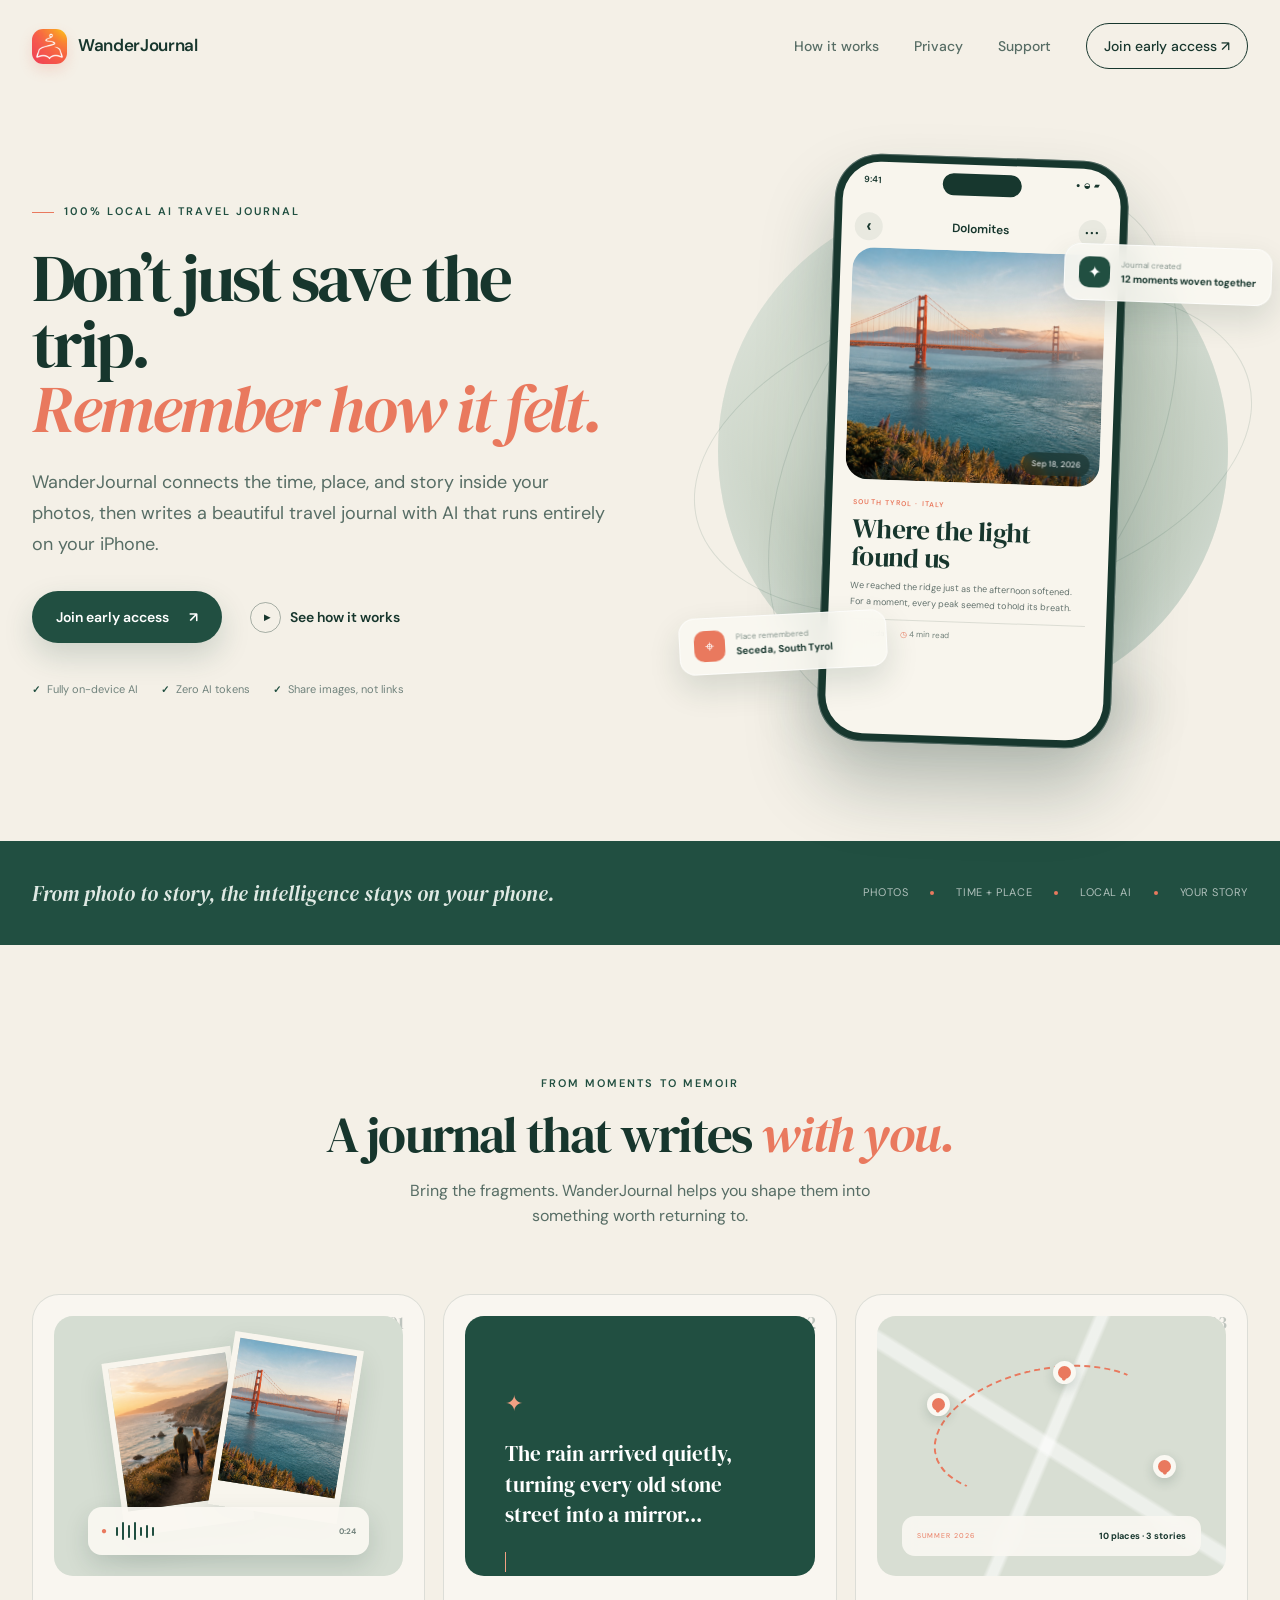
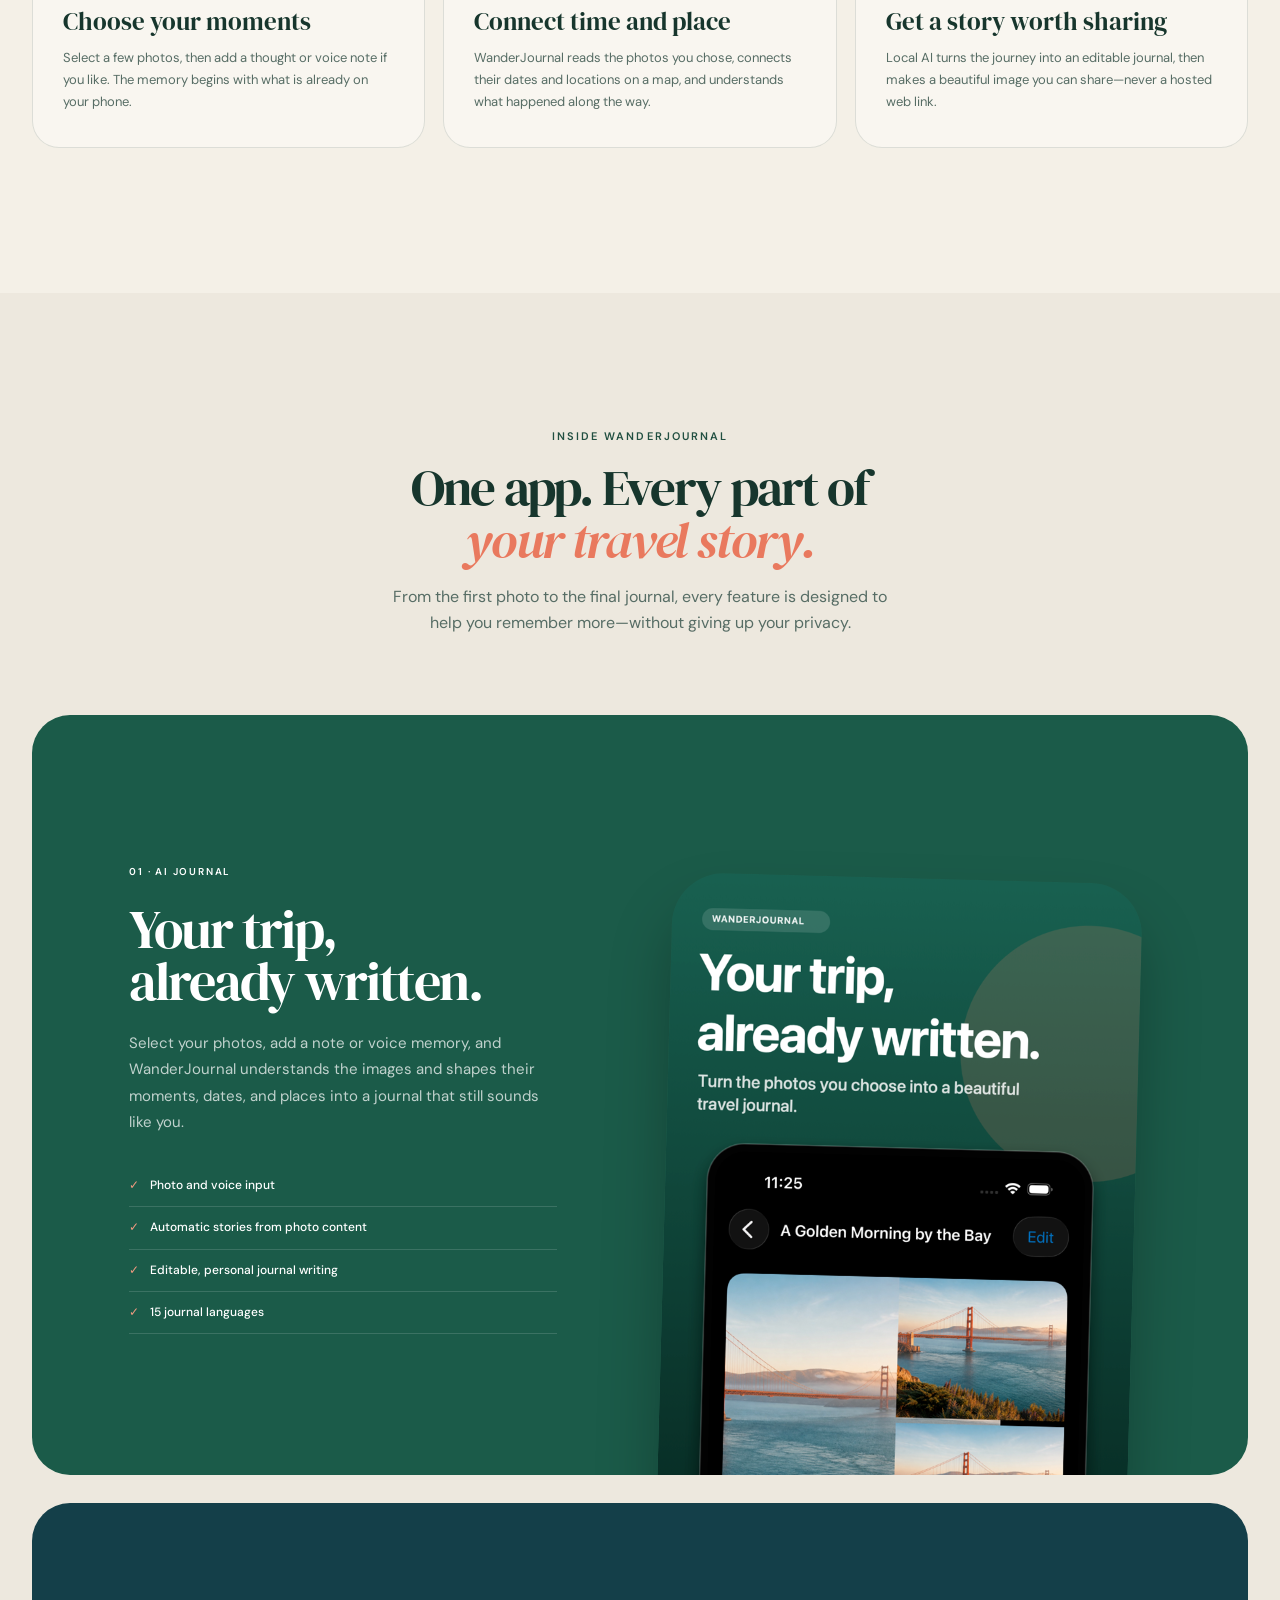
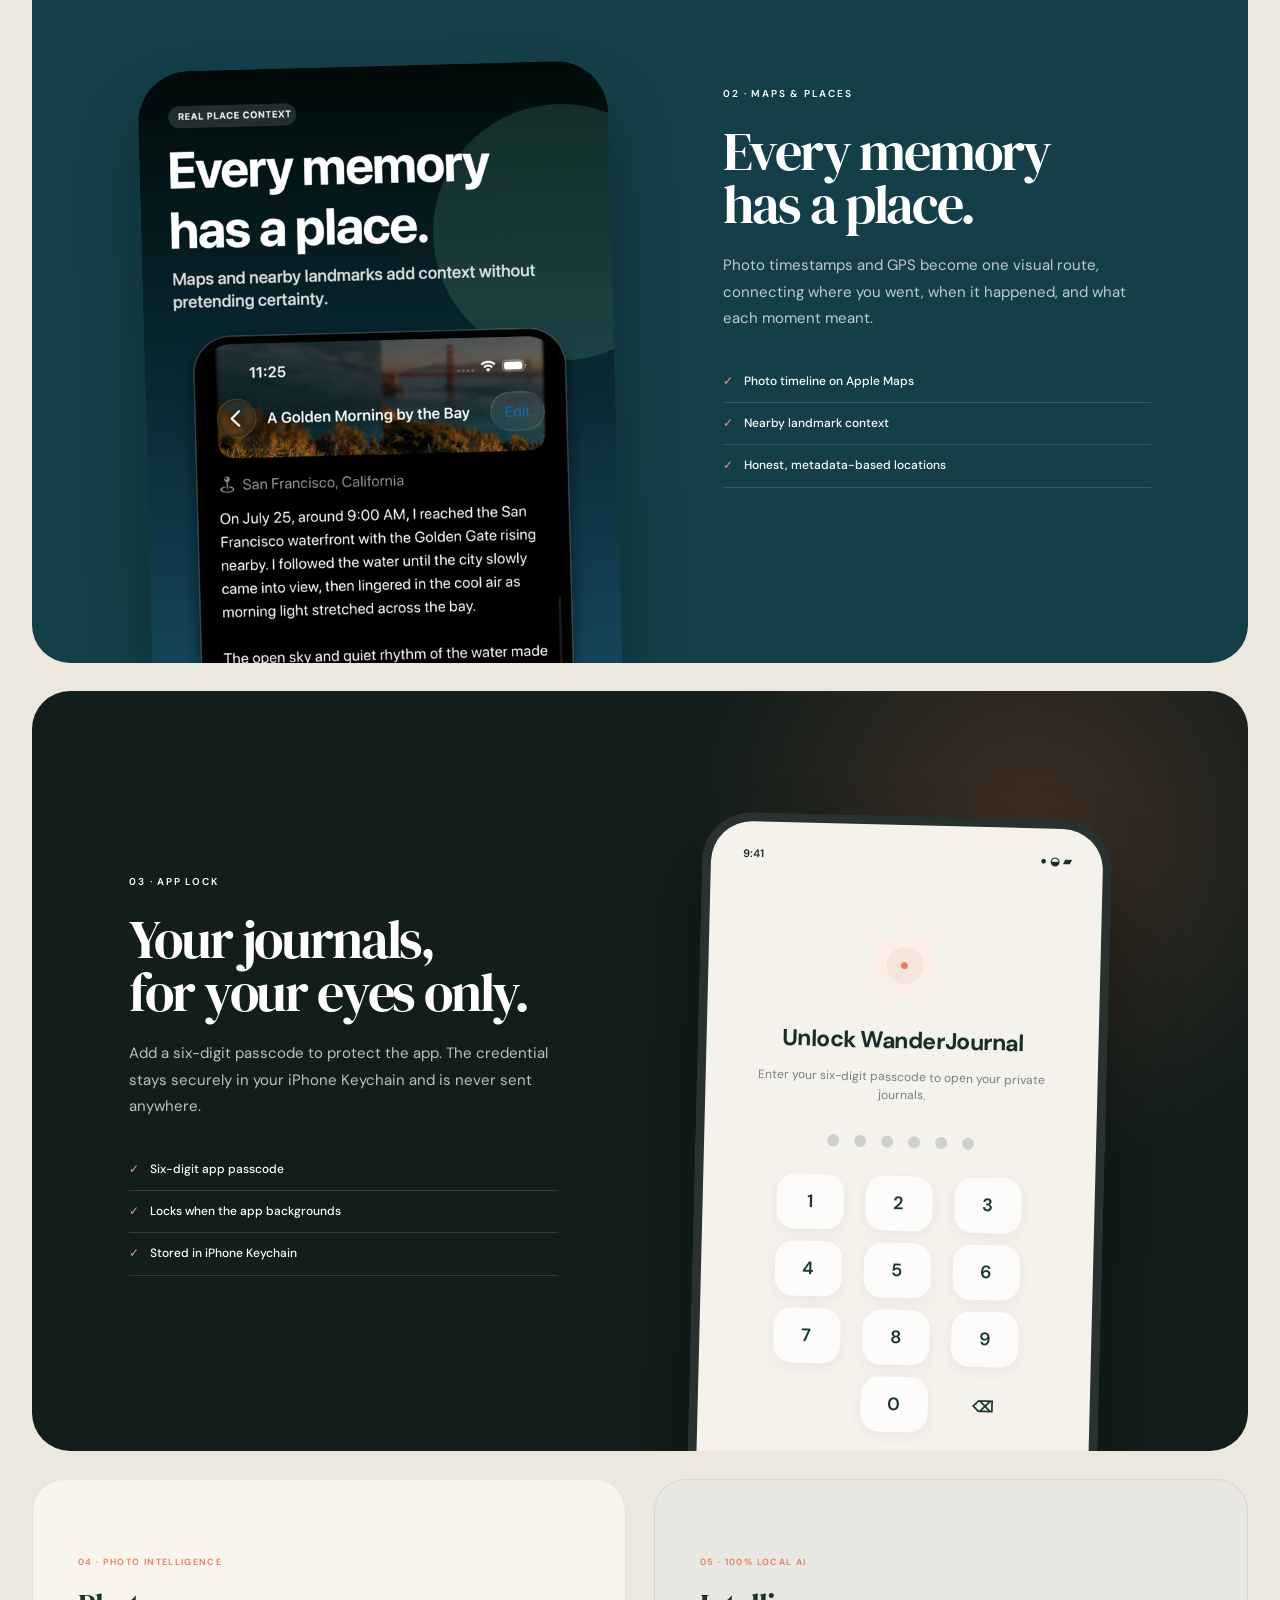
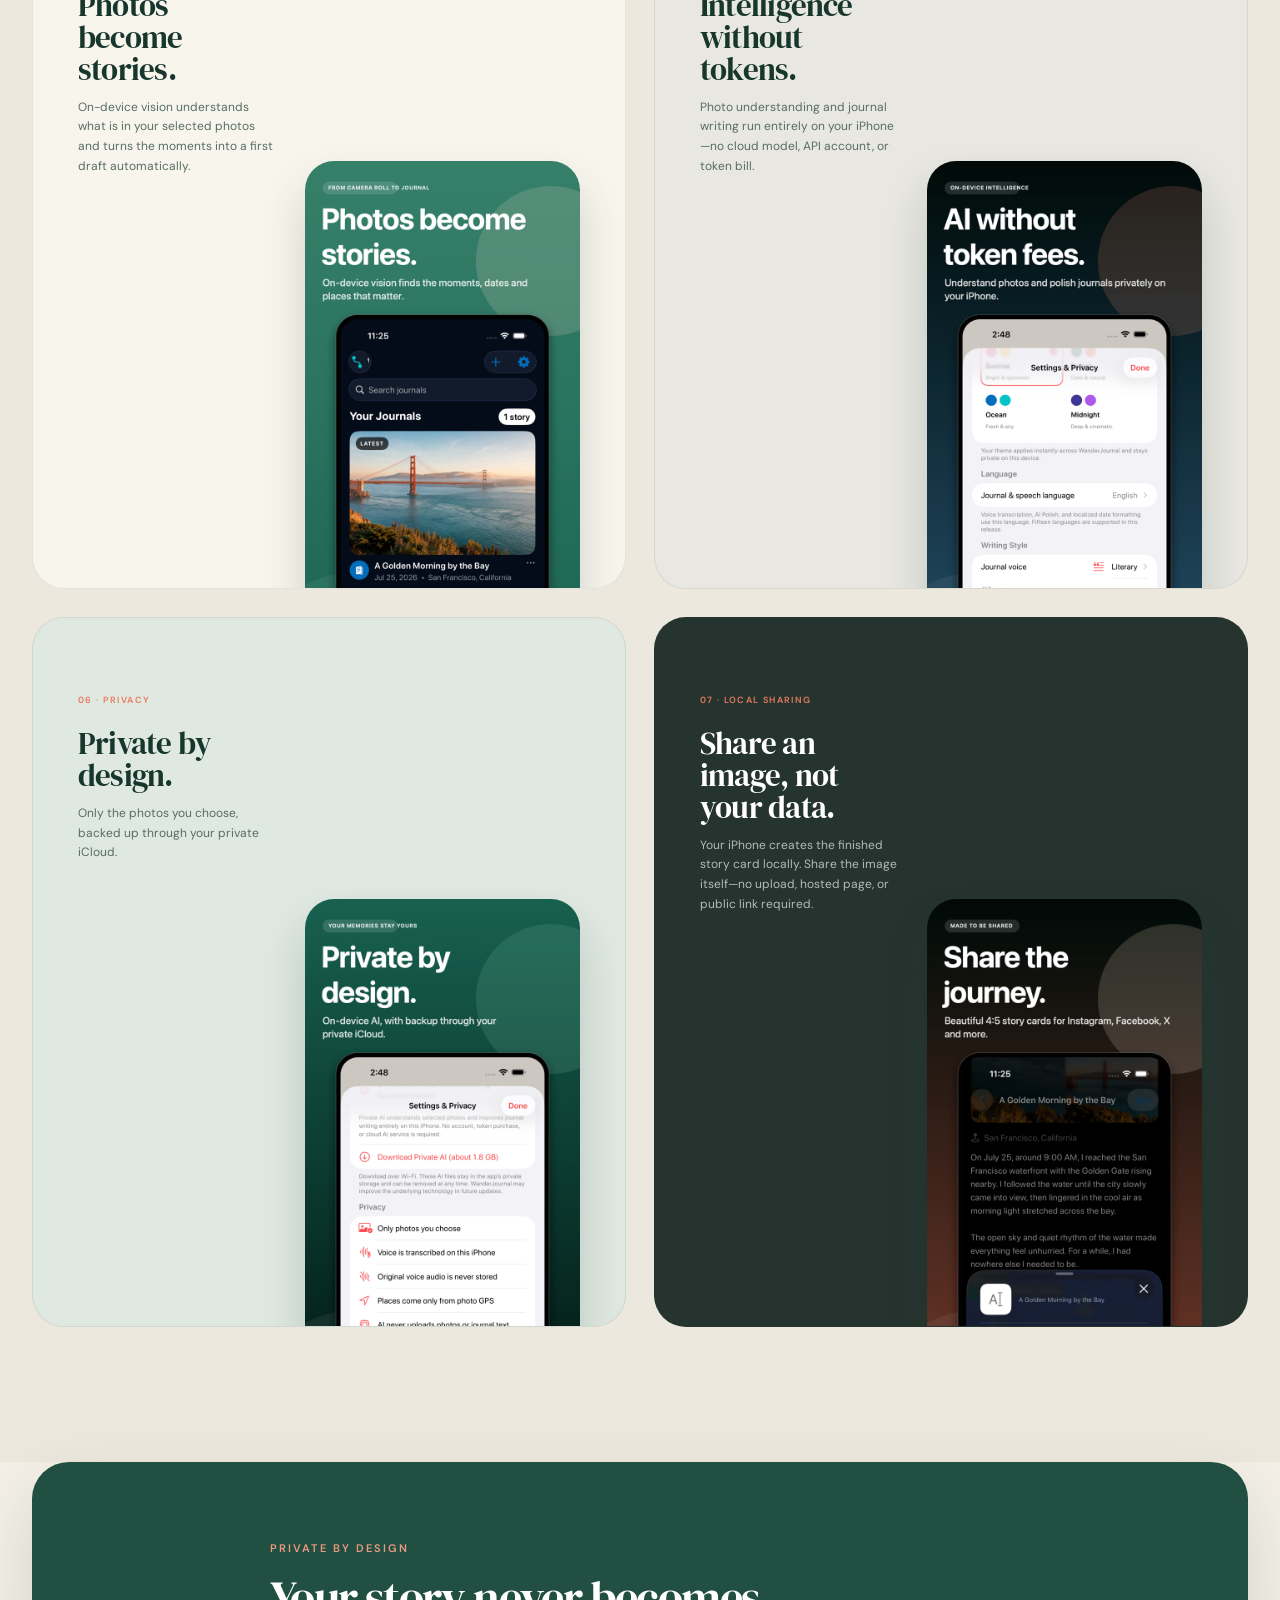
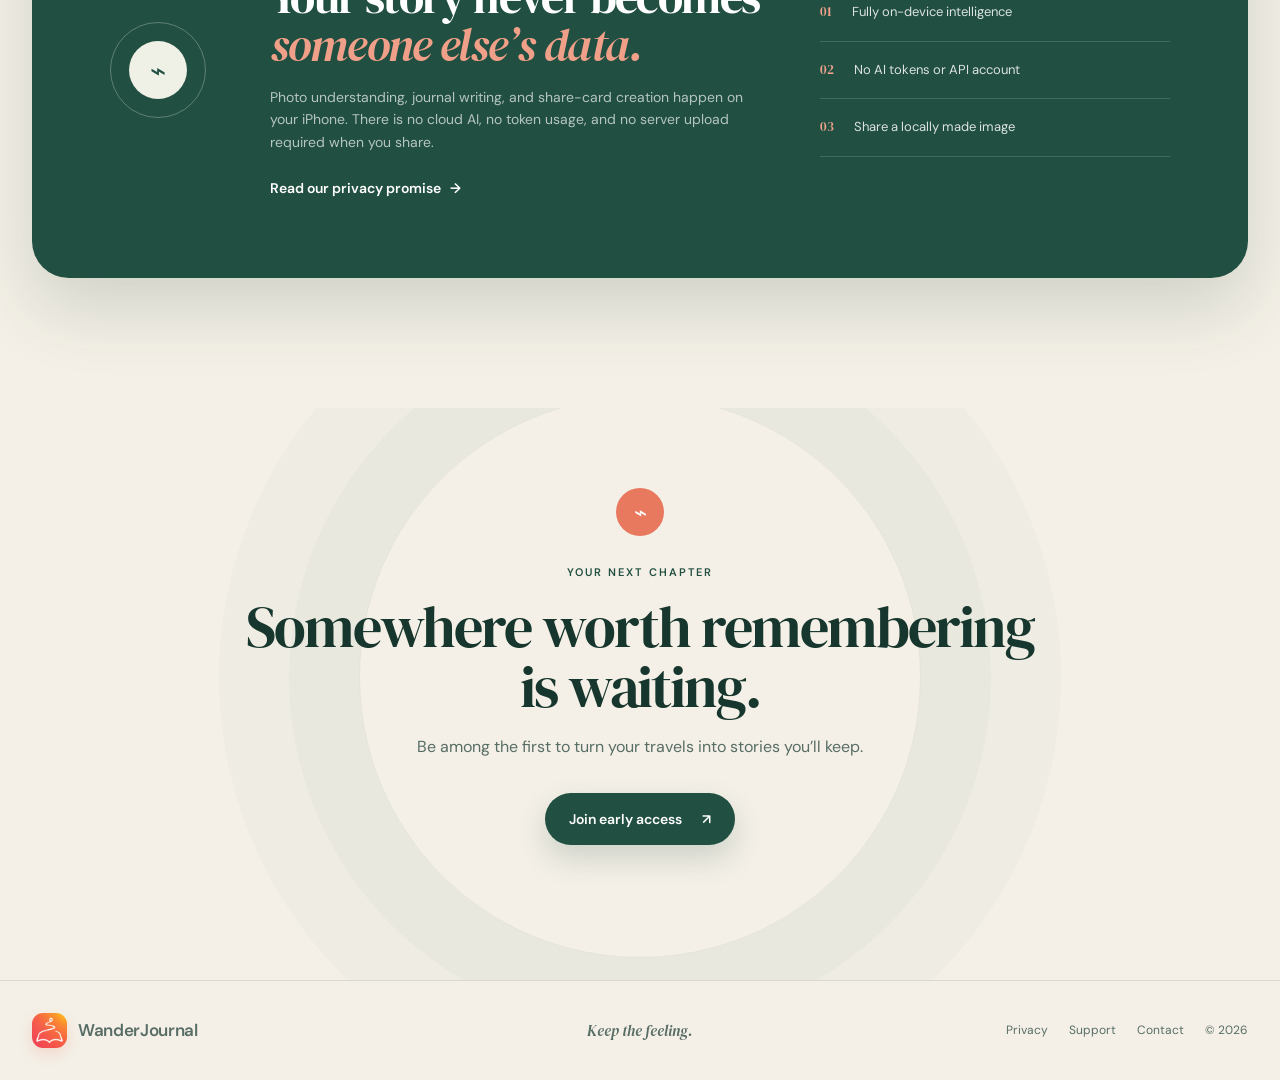
==== commit 37181f8e: "Highlight local AI and private sharing" ====
--- a/index.html
+++ b/index.html
@@ -5,7 +5,7 @@
   <meta name="viewport" content="width=device-width, initial-scale=1">
   <meta name="theme-color" content="#f4f0e7">
   <title>WanderJournal — Your travels, beautifully remembered</title>
-  <meta name="description" content="Turn photos, voice notes, and little moments into beautiful private travel journals—with on-device intelligence.">
+  <meta name="description" content="Turn the time, place, and feeling inside your photos into beautiful travel journals with fully local AI—no cloud AI, no tokens, and no upload required to share.">
   <link rel="stylesheet" href="styles.css">
 </head>
 <body class="home">
@@ -25,17 +25,17 @@
   <main>
     <section class="hero" aria-labelledby="hero-title">
       <div class="hero-copy">
-        <div class="eyebrow"><span></span> Private AI travel journal</div>
+        <div class="eyebrow"><span></span> 100% local AI travel journal</div>
         <h1 id="hero-title">Don’t just save the trip.<br><em>Remember how it felt.</em></h1>
-        <p class="hero-lead">WanderJournal turns your photos, voice notes, and passing thoughts into beautifully written travel stories—privately, right on your iPhone.</p>
+        <p class="hero-lead">WanderJournal connects the time, place, and story inside your photos, then writes a beautiful travel journal with AI that runs entirely on your iPhone.</p>
         <div class="hero-actions">
           <a class="button button-primary" href="mailto:info@easynet.world?subject=WanderJournal%20early%20access">Join early access <span aria-hidden="true">↗</span></a>
           <a class="text-link" href="#how-it-works"><span class="play" aria-hidden="true">▶</span> See how it works</a>
         </div>
         <div class="trust-row" aria-label="Product highlights">
-          <span><b aria-hidden="true">✓</b> On-device AI</span>
-          <span><b aria-hidden="true">✓</b> Private iCloud sync</span>
-          <span><b aria-hidden="true">✓</b> No subscription tokens</span>
+          <span><b aria-hidden="true">✓</b> Fully on-device AI</span>
+          <span><b aria-hidden="true">✓</b> Zero AI tokens</span>
+          <span><b aria-hidden="true">✓</b> Share images, not links</span>
         </div>
       </div>
 
@@ -73,9 +73,9 @@
     </section>
 
     <section class="promise" aria-label="WanderJournal promise">
-      <p>Your memories stay yours.</p>
+      <p>From photo to story, the intelligence stays on your phone.</p>
       <div class="promise-items">
-        <span>Photos</span><i></i><span>Voice</span><i></i><span>Places</span><i></i><span>Your story</span>
+        <span>Photos</span><i></i><span>Time + place</span><i></i><span>Local AI</span><i></i><span>Your story</span>
       </div>
     </section>
 
@@ -93,8 +93,8 @@
             <div class="mini-photo two"><img src="assets/golden-gate.jpg" alt=""></div>
             <div class="voice-note"><span>●</span><i></i><i></i><i></i><i></i><i></i><i></i><i></i><b>0:24</b></div>
           </div>
-          <h3>Capture it your way</h3>
-          <p>Type a thought, speak a voice note, or choose a few photos. Start with whatever feels natural.</p>
+          <h3>Choose your moments</h3>
+          <p>Select a few photos, then add a thought or voice note if you like. The memory begins with what is already on your phone.</p>
         </article>
         <article class="feature-card feature-shape">
           <div class="feature-number">02</div>
@@ -103,8 +103,8 @@
             <p>The rain arrived quietly, turning every old stone street into a mirror...</p>
             <span class="cursor"></span>
           </div>
-          <h3>Shape the story</h3>
-          <p>Private on-device intelligence finds the places, details, and emotional thread—then writes in your style.</p>
+          <h3>Connect time and place</h3>
+          <p>WanderJournal reads the photos you chose, connects their dates and locations on a map, and understands what happened along the way.</p>
         </article>
         <article class="feature-card feature-relive">
           <div class="feature-number">03</div>
@@ -113,8 +113,8 @@
             <span class="pin pin-a">•</span><span class="pin pin-b">•</span><span class="pin pin-c">•</span>
             <div class="map-label"><small>SUMMER 2026</small><strong>10 places · 3 stories</strong></div>
           </div>
-          <h3>Relive every place</h3>
-          <p>Explore your memories through maps, meaningful places, and a journal designed to grow with every trip.</p>
+          <h3>Get a story worth sharing</h3>
+          <p>Local AI turns the journey into an editable journal, then makes a beautiful image you can share—never a hosted web link.</p>
         </article>
       </div>
     </section>
@@ -130,10 +130,11 @@
         <div class="feature-story-copy">
           <span class="feature-index">01 · AI JOURNAL</span>
           <h3>Your trip,<br>already written.</h3>
-          <p>Select your photos, add a note or voice memory, and WanderJournal shapes the moments, dates, and places into a journal that still sounds like you.</p>
+          <p>Select your photos, add a note or voice memory, and WanderJournal understands the images and shapes their moments, dates, and places into a journal that still sounds like you.</p>
           <ul>
             <li>Photo and voice input</li>
-            <li>Editable AI-generated stories</li>
+            <li>Automatic stories from photo content</li>
+            <li>Editable, personal journal writing</li>
             <li>15 journal languages</li>
           </ul>
         </div>
@@ -149,7 +150,7 @@
         <div class="feature-story-copy">
           <span class="feature-index">02 · MAPS & PLACES</span>
           <h3>Every memory<br>has a place.</h3>
-          <p>Photo GPS becomes a visual route, with nearby landmarks and meaningful place context woven into the story.</p>
+          <p>Photo timestamps and GPS become one visual route, connecting where you went, when it happened, and what each moment meant.</p>
           <ul>
             <li>Photo timeline on Apple Maps</li>
             <li>Nearby landmark context</li>
@@ -186,11 +187,11 @@
 
       <div class="more-features">
         <article class="screenshot-card">
-          <div><span>04 · PHOTO INTELLIGENCE</span><h3>Photos become stories.</h3><p>On-device vision finds the moments, dates, and places that matter.</p></div>
+          <div><span>04 · PHOTO INTELLIGENCE</span><h3>Photos become stories.</h3><p>On-device vision understands what is in your selected photos and turns the moments into a first draft automatically.</p></div>
           <img src="assets/02-photos-become-stories.png" alt="WanderJournal home screen with a generated journal card" loading="lazy">
         </article>
         <article class="screenshot-card">
-          <div><span>05 · PRIVATE AI</span><h3>AI without token fees.</h3><p>Understand photos and polish journals privately on your iPhone.</p></div>
+          <div><span>05 · 100% LOCAL AI</span><h3>Intelligence without tokens.</h3><p>Photo understanding and journal writing run entirely on your iPhone—no cloud model, API account, or token bill.</p></div>
           <img src="assets/05-ai-without-token-fees.png" alt="WanderJournal Private AI settings screen" loading="lazy">
         </article>
         <article class="screenshot-card">
@@ -198,7 +199,7 @@
           <img src="assets/04-private-by-design.png" alt="WanderJournal privacy controls and data settings" loading="lazy">
         </article>
         <article class="screenshot-card">
-          <div><span>07 · SHARING</span><h3>Share the journey.</h3><p>Create beautiful story cards and share them wherever you choose.</p></div>
+          <div><span>07 · LOCAL SHARING</span><h3>Share an image, not your data.</h3><p>Your iPhone creates the finished story card locally. Share the image itself—no upload, hosted page, or public link required.</p></div>
           <img src="assets/06-share-the-journey.png" alt="WanderJournal sharing a completed journal" loading="lazy">
         </article>
       </div>
@@ -209,13 +210,13 @@
       <div>
         <p class="section-label">PRIVATE BY DESIGN</p>
         <h2 id="privacy-title">Your story never becomes <em>someone else’s data.</em></h2>
-        <p>Photo understanding and journal writing happen on your iPhone. There are no ads, no tracking, and no cloud AI account watching from the sidelines.</p>
+        <p>Photo understanding, journal writing, and share-card creation happen on your iPhone. There is no cloud AI, no token usage, and no server upload required when you share.</p>
         <a class="text-link light" href="privacy/">Read our privacy promise <span aria-hidden="true">→</span></a>
       </div>
       <ul>
-        <li><span>01</span> On-device intelligence</li>
-        <li><span>02</span> Your private iCloud</li>
-        <li><span>03</span> You control every share</li>
+        <li><span>01</span> Fully on-device intelligence</li>
+        <li><span>02</span> No AI tokens or API account</li>
+        <li><span>03</span> Share a locally made image</li>
       </ul>
     </section>
 
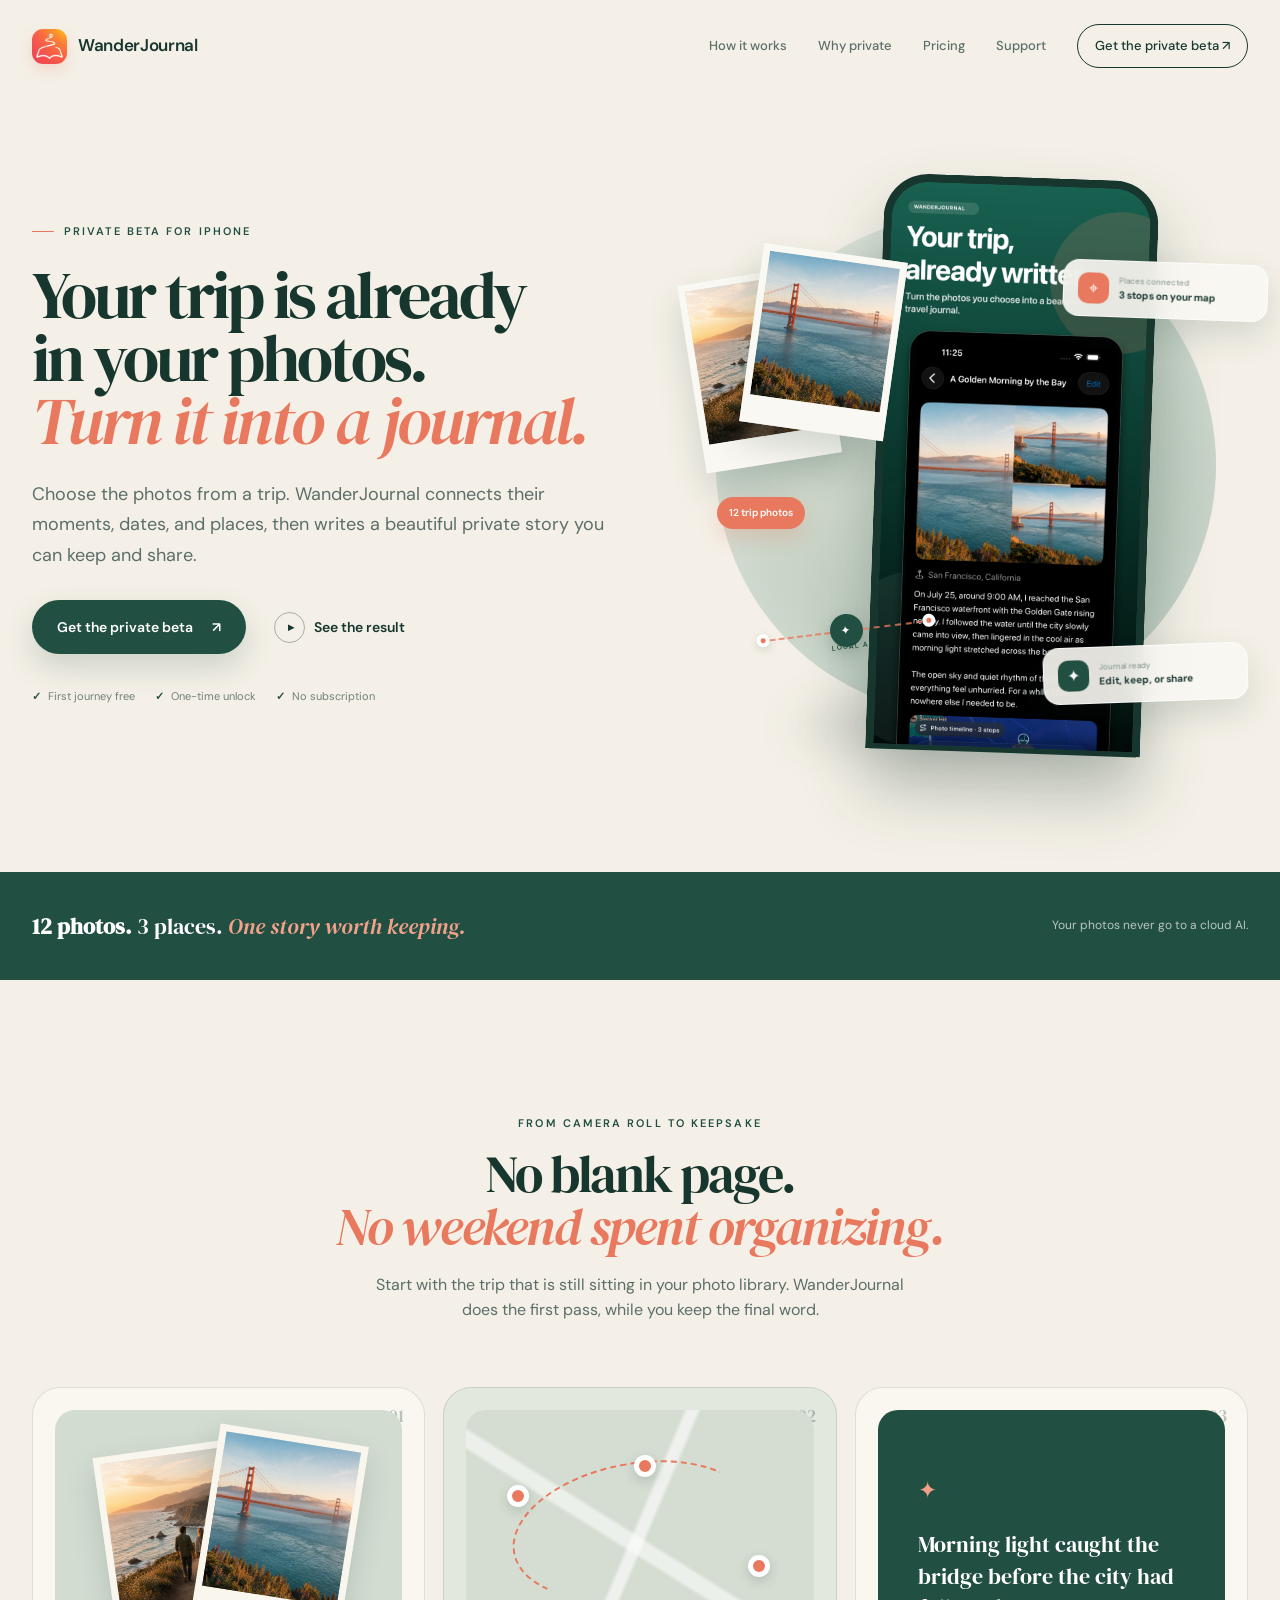
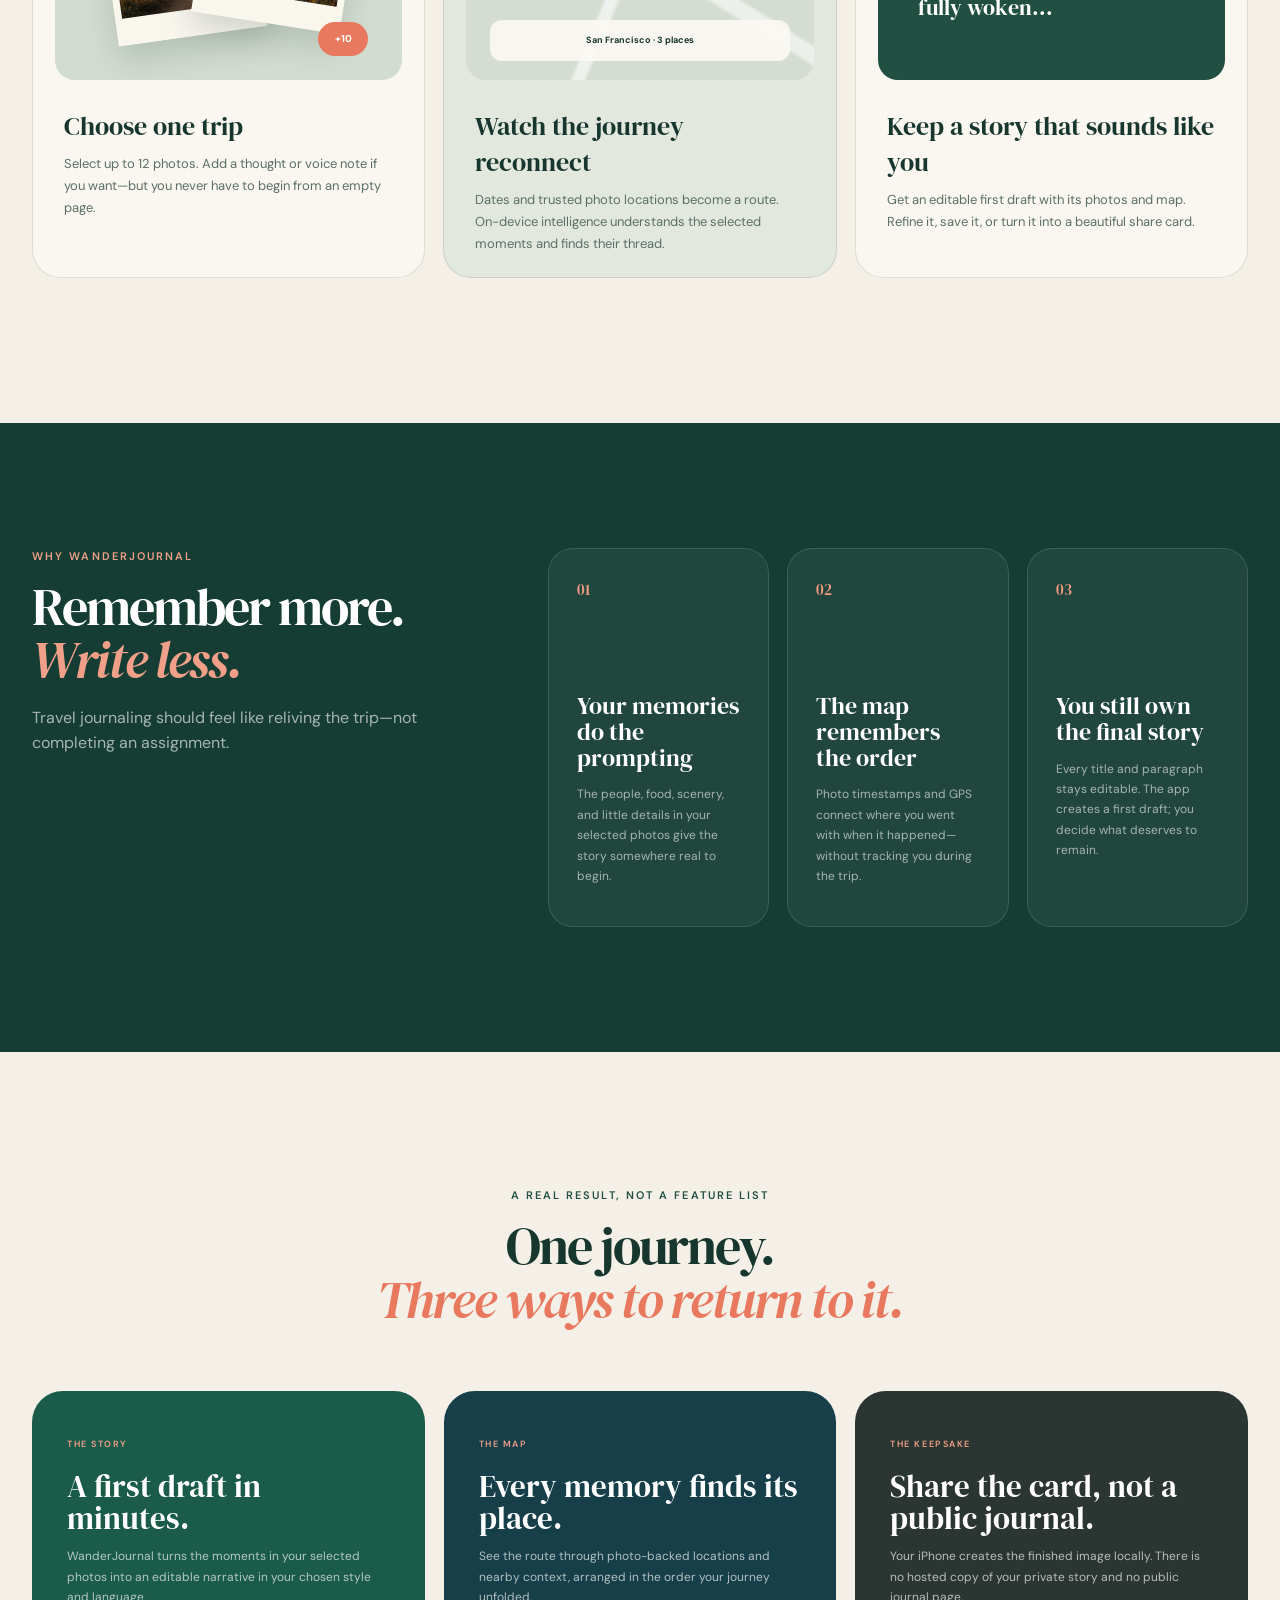
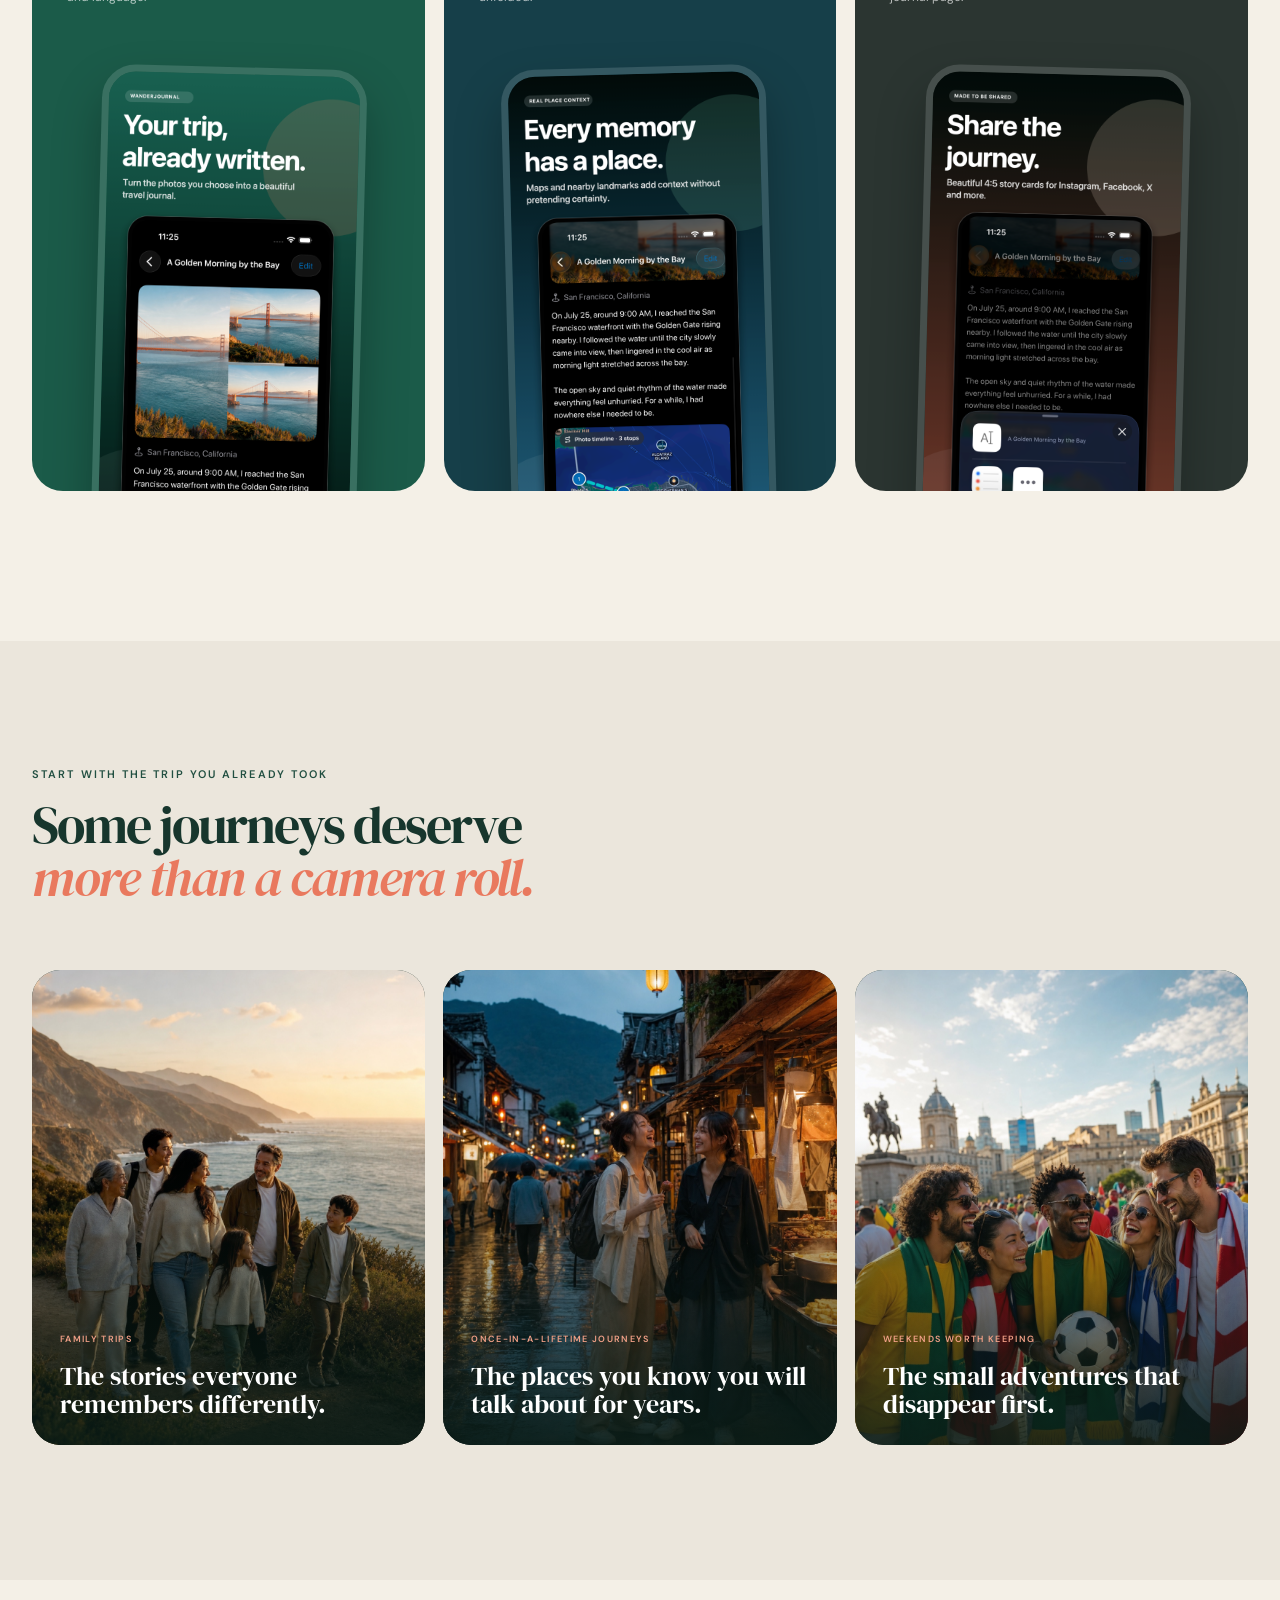
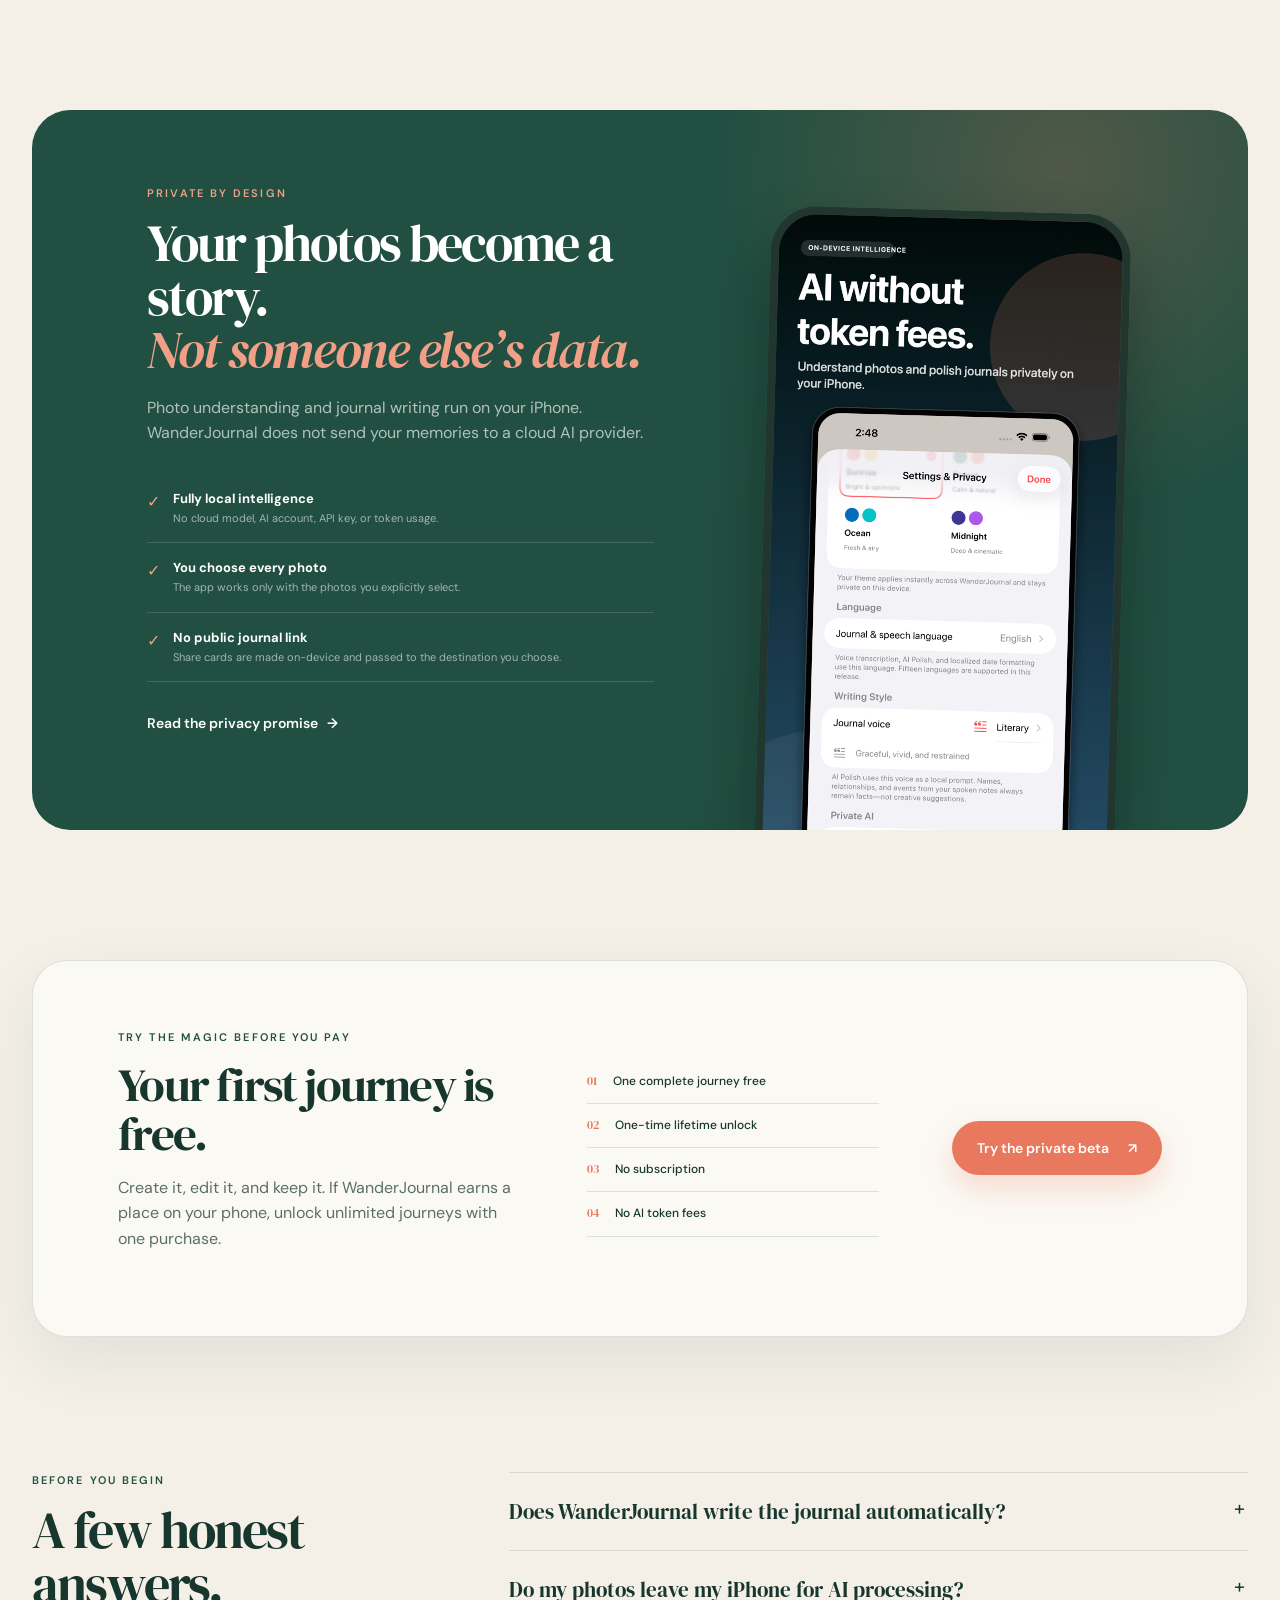
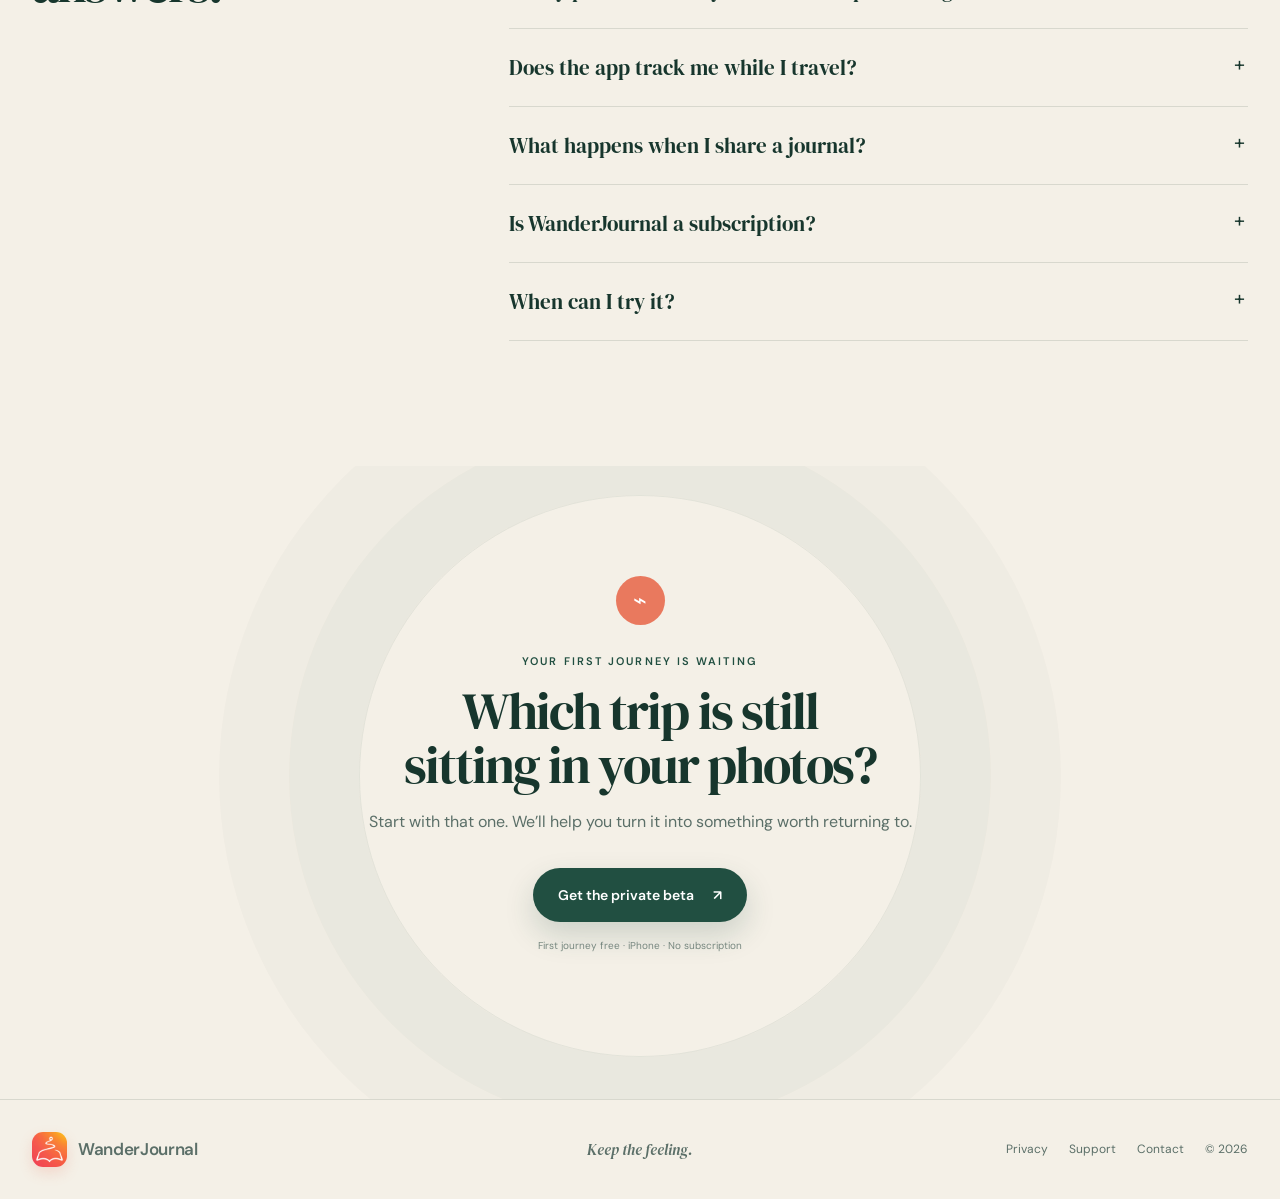
==== commit d4b47c8a: "Rebuild landing page for customer acquisition" ====
--- a/index.html
+++ b/index.html
@@ -4,9 +4,25 @@
   <meta charset="utf-8">
   <meta name="viewport" content="width=device-width, initial-scale=1">
   <meta name="theme-color" content="#f4f0e7">
-  <title>WanderJournal — Your travels, beautifully remembered</title>
-  <meta name="description" content="Turn the time, place, and feeling inside your photos into beautiful travel journals with fully local AI—no cloud AI, no tokens, and no upload required to share.">
+  <title>WanderJournal — Turn trip photos into a private travel journal</title>
+  <meta name="description" content="Choose photos from a trip and get a beautiful, editable travel journal with its places and map—created privately on your iPhone.">
+  <link rel="canonical" href="https://wanderjournal.easynet.world/">
+  <meta property="og:type" content="website">
+  <meta property="og:title" content="Your trip is already in your photos.">
+  <meta property="og:description" content="Turn trip photos into a beautiful private journal in minutes—with local AI on your iPhone.">
+  <meta property="og:url" content="https://wanderjournal.easynet.world/">
+  <meta property="og:image" content="https://wanderjournal.easynet.world/assets/wanderjournal-social-card.png">
+  <meta property="og:image:width" content="1536">
+  <meta property="og:image:height" content="1024">
+  <meta name="twitter:card" content="summary_large_image">
+  <meta name="twitter:title" content="Your trip is already in your photos.">
+  <meta name="twitter:description" content="Turn trip photos into a beautiful private journal in minutes—with local AI on your iPhone.">
+  <meta name="twitter:image" content="https://wanderjournal.easynet.world/assets/wanderjournal-social-card.png">
+  <link rel="icon" href="assets/app-icon.png">
   <link rel="stylesheet" href="styles.css">
+  <script type="application/ld+json">
+    {"@context":"https://schema.org","@type":"SoftwareApplication","name":"WanderJournal","applicationCategory":"LifestyleApplication","operatingSystem":"iOS 17 or later","description":"A private iPhone app that turns selected trip photos, their dates and trusted locations into editable travel journals with maps.","url":"https://wanderjournal.easynet.world/"}
+  </script>
 </head>
 <body class="home">
   <header class="site-header">
@@ -16,216 +32,211 @@
     </a>
     <nav aria-label="Main navigation">
       <a href="#how-it-works">How it works</a>
-      <a href="#privacy">Privacy</a>
+      <a href="#privacy">Why private</a>
+      <a href="#pricing">Pricing</a>
       <a href="support/">Support</a>
-      <a class="nav-cta" href="mailto:info@easynet.world?subject=WanderJournal%20early%20access">Join early access <span aria-hidden="true">↗</span></a>
+      <a class="nav-cta" href="mailto:info@easynet.world?subject=WanderJournal%20private%20beta&body=I%27d%20like%20to%20try%20WanderJournal.%0A%0AMy%20iPhone%20model%3A%20">Get the private beta <span aria-hidden="true">↗</span></a>
     </nav>
   </header>
 
   <main>
     <section class="hero" aria-labelledby="hero-title">
       <div class="hero-copy">
-        <div class="eyebrow"><span></span> 100% local AI travel journal</div>
-        <h1 id="hero-title">Don’t just save the trip.<br><em>Remember how it felt.</em></h1>
-        <p class="hero-lead">WanderJournal connects the time, place, and story inside your photos, then writes a beautiful travel journal with AI that runs entirely on your iPhone.</p>
+        <p class="eyebrow"><span></span> Private beta for iPhone</p>
+        <h1 id="hero-title">Your trip is already<br>in your photos.<br><em>Turn it into a journal.</em></h1>
+        <p class="hero-lead">Choose the photos from a trip. WanderJournal connects their moments, dates, and places, then writes a beautiful private story you can keep and share.</p>
         <div class="hero-actions">
-          <a class="button button-primary" href="mailto:info@easynet.world?subject=WanderJournal%20early%20access">Join early access <span aria-hidden="true">↗</span></a>
-          <a class="text-link" href="#how-it-works"><span class="play" aria-hidden="true">▶</span> See how it works</a>
-        </div>
-        <div class="trust-row" aria-label="Product highlights">
-          <span><b aria-hidden="true">✓</b> Fully on-device AI</span>
-          <span><b aria-hidden="true">✓</b> Zero AI tokens</span>
-          <span><b aria-hidden="true">✓</b> Share images, not links</span>
-        </div>
-      </div>
-
-      <div class="hero-visual" aria-label="Preview of a WanderJournal travel story">
-        <div class="orbit orbit-one"></div>
-        <div class="orbit orbit-two"></div>
-        <div class="memory-card memory-card-top">
-          <span class="memory-icon">✦</span>
-          <span><small>Journal created</small><strong>12 moments woven together</strong></span>
-        </div>
-        <div class="phone">
-          <div class="phone-screen">
-            <div class="status"><span>9:41</span><span>● ◒ ▰</span></div>
-            <div class="app-bar"><button aria-label="Back">‹</button><span>Dolomites</span><button aria-label="More options">•••</button></div>
-            <div class="story-photo">
-              <img src="assets/golden-gate.jpg" alt="Golden Gate Bridge in warm morning light" fetchpriority="high">
-              <span class="date-pill">Sep 18, 2026</span>
-            </div>
-            <article class="story-content">
-              <p class="story-kicker">SOUTH TYROL · ITALY</p>
-              <h2>Where the light<br>found us</h2>
-              <p>We reached the ridge just as the afternoon softened. For a moment, every peak seemed to hold its breath.</p>
-              <div class="story-meta">
-                <span><i>⌖</i> Seceda</span>
-                <span><i>◷</i> 4 min read</span>
-              </div>
-            </article>
-          </div>
-        </div>
-        <div class="memory-card memory-card-bottom">
-          <span class="memory-icon coral">⌖</span>
-          <span><small>Place remembered</small><strong>Seceda, South Tyrol</strong></span>
-        </div>
-      </div>
-    </section>
-
-    <section class="promise" aria-label="WanderJournal promise">
-      <p>From photo to story, the intelligence stays on your phone.</p>
-      <div class="promise-items">
-        <span>Photos</span><i></i><span>Time + place</span><i></i><span>Local AI</span><i></i><span>Your story</span>
-      </div>
-    </section>
-
-    <section class="how" id="how-it-works" aria-labelledby="how-title">
+          <a class="button button-primary" href="mailto:info@easynet.world?subject=WanderJournal%20private%20beta&body=I%27d%20like%20to%20try%20WanderJournal.%0A%0AMy%20iPhone%20model%3A%20">Get the private beta <span aria-hidden="true">↗</span></a>
+          <a class="text-link" href="#journey"><span class="play" aria-hidden="true">▶</span> See the result</a>
+        </div>
+        <div class="risk-reversal" aria-label="Offer highlights">
+          <span><b aria-hidden="true">✓</b> First journey free</span>
+          <span><b aria-hidden="true">✓</b> One-time unlock</span>
+          <span><b aria-hidden="true">✓</b> No subscription</span>
+        </div>
+      </div>
+
+      <div class="hero-proof" aria-label="Trip photos becoming a completed WanderJournal story">
+        <div class="proof-glow"></div>
+        <div class="input-stack">
+          <div class="input-photo input-photo-one"><img src="assets/coastal-journey.jpg" alt="A coastal moment selected from a trip"></div>
+          <div class="input-photo input-photo-two"><img src="assets/golden-gate.jpg" alt="Golden Gate Bridge selected from the same trip"></div>
+          <span class="input-count">12 trip photos</span>
+        </div>
+        <div class="proof-route" aria-hidden="true">
+          <span class="route-dot"></span><i></i><span class="route-spark">✦</span><i></i><span class="route-dot"></span>
+          <small>LOCAL AI</small>
+        </div>
+        <figure class="result-phone">
+          <img src="assets/01-your-trip-already-written.png" alt="A completed WanderJournal story created from San Francisco trip photos" fetchpriority="high">
+        </figure>
+        <div class="proof-note proof-note-top"><span>⌖</span><div><small>Places connected</small><strong>3 stops on your map</strong></div></div>
+        <div class="proof-note proof-note-bottom"><span>✦</span><div><small>Journal ready</small><strong>Edit, keep, or share</strong></div></div>
+      </div>
+    </section>
+
+    <section class="value-strip" aria-label="The WanderJournal result">
+      <p><strong>12 photos.</strong> 3 places. <em>One story worth keeping.</em></p>
+      <span>Your photos never go to a cloud AI.</span>
+    </section>
+
+    <section class="transformation section-shell" id="journey" aria-labelledby="transformation-title">
       <div class="section-heading">
-        <p class="section-label">FROM MOMENTS TO MEMOIR</p>
-        <h2 id="how-title">A journal that writes <em>with you.</em></h2>
-        <p>Bring the fragments. WanderJournal helps you shape them into something worth returning to.</p>
-      </div>
-      <div class="feature-grid">
-        <article class="feature-card feature-capture">
-          <div class="feature-number">01</div>
-          <div class="capture-stack" aria-hidden="true">
-            <div class="mini-photo one"><img src="assets/coastal-journey.jpg" alt=""></div>
-            <div class="mini-photo two"><img src="assets/golden-gate.jpg" alt=""></div>
-            <div class="voice-note"><span>●</span><i></i><i></i><i></i><i></i><i></i><i></i><i></i><b>0:24</b></div>
-          </div>
-          <h3>Choose your moments</h3>
-          <p>Select a few photos, then add a thought or voice note if you like. The memory begins with what is already on your phone.</p>
-        </article>
-        <article class="feature-card feature-shape">
-          <div class="feature-number">02</div>
-          <div class="writing-demo" aria-hidden="true">
-            <span class="spark">✦</span>
-            <p>The rain arrived quietly, turning every old stone street into a mirror...</p>
-            <span class="cursor"></span>
-          </div>
-          <h3>Connect time and place</h3>
-          <p>WanderJournal reads the photos you chose, connects their dates and locations on a map, and understands what happened along the way.</p>
-        </article>
-        <article class="feature-card feature-relive">
-          <div class="feature-number">03</div>
-          <div class="map-demo" aria-hidden="true">
-            <span class="route"></span>
-            <span class="pin pin-a">•</span><span class="pin pin-b">•</span><span class="pin pin-c">•</span>
-            <div class="map-label"><small>SUMMER 2026</small><strong>10 places · 3 stories</strong></div>
-          </div>
-          <h3>Get a story worth sharing</h3>
-          <p>Local AI turns the journey into an editable journal, then makes a beautiful image you can share—never a hosted web link.</p>
-        </article>
-      </div>
-    </section>
-
-    <section class="feature-showcase" id="features" aria-labelledby="features-title">
-      <div class="section-heading feature-heading">
-        <p class="section-label">INSIDE WANDERJOURNAL</p>
-        <h2 id="features-title">One app. Every part of<br><em>your travel story.</em></h2>
-        <p>From the first photo to the final journal, every feature is designed to help you remember more—without giving up your privacy.</p>
-      </div>
-
-      <div class="feature-story feature-story-ai">
-        <div class="feature-story-copy">
-          <span class="feature-index">01 · AI JOURNAL</span>
-          <h3>Your trip,<br>already written.</h3>
-          <p>Select your photos, add a note or voice memory, and WanderJournal understands the images and shapes their moments, dates, and places into a journal that still sounds like you.</p>
-          <ul>
-            <li>Photo and voice input</li>
-            <li>Automatic stories from photo content</li>
-            <li>Editable, personal journal writing</li>
-            <li>15 journal languages</li>
-          </ul>
-        </div>
-        <figure class="feature-device">
-          <img src="assets/01-your-trip-already-written.png" alt="WanderJournal showing an AI-written travel journal with photos from San Francisco" loading="lazy">
-        </figure>
-      </div>
-
-      <div class="feature-story feature-story-map">
-        <figure class="feature-device">
-          <img src="assets/03-every-memory-has-a-place.png" alt="WanderJournal journal detail screen with a photo timeline plotted on a map" loading="lazy">
-        </figure>
-        <div class="feature-story-copy">
-          <span class="feature-index">02 · MAPS & PLACES</span>
-          <h3>Every memory<br>has a place.</h3>
-          <p>Photo timestamps and GPS become one visual route, connecting where you went, when it happened, and what each moment meant.</p>
-          <ul>
-            <li>Photo timeline on Apple Maps</li>
-            <li>Nearby landmark context</li>
-            <li>Honest, metadata-based locations</li>
-          </ul>
-        </div>
-      </div>
-
-      <div class="feature-story feature-story-lock">
-        <div class="feature-story-copy">
-          <span class="feature-index">03 · APP LOCK</span>
-          <h3>Your journals,<br>for your eyes only.</h3>
-          <p>Add a six-digit passcode to protect the app. The credential stays securely in your iPhone Keychain and is never sent anywhere.</p>
-          <ul>
-            <li>Six-digit app passcode</li>
-            <li>Locks when the app backgrounds</li>
-            <li>Stored in iPhone Keychain</li>
-          </ul>
-        </div>
-        <div class="lock-device" role="img" aria-label="WanderJournal six-digit passcode screen">
-          <div class="lock-status"><span>9:41</span><span>● ◒ ▰</span></div>
-          <div class="lock-badge">●</div>
-          <h4>Unlock WanderJournal</h4>
-          <p>Enter your six-digit passcode to open your private journals.</p>
-          <div class="passcode-dots"><i></i><i></i><i></i><i></i><i></i><i></i></div>
-          <div class="keypad" aria-hidden="true">
-            <span>1</span><span>2</span><span>3</span>
-            <span>4</span><span>5</span><span>6</span>
-            <span>7</span><span>8</span><span>9</span>
-            <b></b><span>0</span><b>⌫</b>
-          </div>
-        </div>
-      </div>
-
-      <div class="more-features">
-        <article class="screenshot-card">
-          <div><span>04 · PHOTO INTELLIGENCE</span><h3>Photos become stories.</h3><p>On-device vision understands what is in your selected photos and turns the moments into a first draft automatically.</p></div>
-          <img src="assets/02-photos-become-stories.png" alt="WanderJournal home screen with a generated journal card" loading="lazy">
-        </article>
-        <article class="screenshot-card">
-          <div><span>05 · 100% LOCAL AI</span><h3>Intelligence without tokens.</h3><p>Photo understanding and journal writing run entirely on your iPhone—no cloud model, API account, or token bill.</p></div>
-          <img src="assets/05-ai-without-token-fees.png" alt="WanderJournal Private AI settings screen" loading="lazy">
-        </article>
-        <article class="screenshot-card">
-          <div><span>06 · PRIVACY</span><h3>Private by design.</h3><p>Only the photos you choose, backed up through your private iCloud.</p></div>
-          <img src="assets/04-private-by-design.png" alt="WanderJournal privacy controls and data settings" loading="lazy">
-        </article>
-        <article class="screenshot-card">
-          <div><span>07 · LOCAL SHARING</span><h3>Share an image, not your data.</h3><p>Your iPhone creates the finished story card locally. Share the image itself—no upload, hosted page, or public link required.</p></div>
-          <img src="assets/06-share-the-journey.png" alt="WanderJournal sharing a completed journal" loading="lazy">
-        </article>
-      </div>
-    </section>
-
-    <section class="privacy-panel" id="privacy" aria-labelledby="privacy-title">
-      <div class="privacy-seal" aria-hidden="true"><span>⌁</span></div>
-      <div>
+        <p class="section-label">FROM CAMERA ROLL TO KEEPSAKE</p>
+        <h2 id="transformation-title">No blank page.<br><em>No weekend spent organizing.</em></h2>
+        <p>Start with the trip that is still sitting in your photo library. WanderJournal does the first pass, while you keep the final word.</p>
+      </div>
+
+      <div class="transformation-flow" id="how-it-works">
+        <article class="flow-step">
+          <span class="flow-index">01</span>
+          <div class="flow-art photo-picker-art" aria-hidden="true">
+            <img src="assets/coastal-journey.jpg" alt=""><img src="assets/golden-gate.jpg" alt=""><b>+10</b>
+          </div>
+          <h3>Choose one trip</h3>
+          <p>Select up to 12 photos. Add a thought or voice note if you want—but you never have to begin from an empty page.</p>
+        </article>
+        <article class="flow-step featured">
+          <span class="flow-index">02</span>
+          <div class="flow-art map-art" aria-hidden="true">
+            <span class="map-line"></span><i class="map-pin pin-one"></i><i class="map-pin pin-two"></i><i class="map-pin pin-three"></i>
+            <b>San Francisco · 3 places</b>
+          </div>
+          <h3>Watch the journey reconnect</h3>
+          <p>Dates and trusted photo locations become a route. On-device intelligence understands the selected moments and finds their thread.</p>
+        </article>
+        <article class="flow-step">
+          <span class="flow-index">03</span>
+          <div class="flow-art story-art" aria-hidden="true">
+            <span>✦</span><p>Morning light caught the bridge before the city had fully woken...</p>
+          </div>
+          <h3>Keep a story that sounds like you</h3>
+          <p>Get an editable first draft with its photos and map. Refine it, save it, or turn it into a beautiful share card.</p>
+        </article>
+      </div>
+    </section>
+
+    <section class="outcomes" aria-labelledby="outcomes-title">
+      <div class="section-shell outcomes-inner">
+        <div class="section-heading align-left">
+          <p class="section-label">WHY WANDERJOURNAL</p>
+          <h2 id="outcomes-title">Remember more.<br><em>Write less.</em></h2>
+          <p>Travel journaling should feel like reliving the trip—not completing an assignment.</p>
+        </div>
+        <div class="outcome-grid">
+          <article>
+            <span>01</span><h3>Your memories do the prompting</h3>
+            <p>The people, food, scenery, and little details in your selected photos give the story somewhere real to begin.</p>
+          </article>
+          <article>
+            <span>02</span><h3>The map remembers the order</h3>
+            <p>Photo timestamps and GPS connect where you went with when it happened—without tracking you during the trip.</p>
+          </article>
+          <article>
+            <span>03</span><h3>You still own the final story</h3>
+            <p>Every title and paragraph stays editable. The app creates a first draft; you decide what deserves to remain.</p>
+          </article>
+        </div>
+      </div>
+    </section>
+
+    <section class="product-proof section-shell" aria-labelledby="product-proof-title">
+      <div class="section-heading">
+        <p class="section-label">A REAL RESULT, NOT A FEATURE LIST</p>
+        <h2 id="product-proof-title">One journey.<br><em>Three ways to return to it.</em></h2>
+      </div>
+      <div class="proof-panels">
+        <article class="proof-panel proof-panel-story">
+          <div class="proof-panel-copy">
+            <span>THE STORY</span><h3>A first draft in minutes.</h3><p>WanderJournal turns the moments in your selected photos into an editable narrative in your chosen style and language.</p>
+          </div>
+          <img src="assets/01-your-trip-already-written.png" alt="An editable AI-written WanderJournal travel story" loading="lazy">
+        </article>
+        <article class="proof-panel proof-panel-map">
+          <div class="proof-panel-copy">
+            <span>THE MAP</span><h3>Every memory finds its place.</h3><p>See the route through photo-backed locations and nearby context, arranged in the order your journey unfolded.</p>
+          </div>
+          <img src="assets/03-every-memory-has-a-place.png" alt="A WanderJournal photo timeline arranged on a map" loading="lazy">
+        </article>
+        <article class="proof-panel proof-panel-share">
+          <div class="proof-panel-copy">
+            <span>THE KEEPSAKE</span><h3>Share the card, not a public journal.</h3><p>Your iPhone creates the finished image locally. There is no hosted copy of your private story and no public journal page.</p>
+          </div>
+          <img src="assets/06-share-the-journey.png" alt="A locally created WanderJournal share card" loading="lazy">
+        </article>
+      </div>
+    </section>
+
+    <section class="use-cases" aria-labelledby="use-cases-title">
+      <div class="section-shell">
+        <div class="section-heading align-left use-case-heading">
+          <p class="section-label">START WITH THE TRIP YOU ALREADY TOOK</p>
+          <h2 id="use-cases-title">Some journeys deserve<br><em>more than a camera roll.</em></h2>
+        </div>
+        <div class="use-case-grid">
+          <article><img src="assets/covers/pacific-family.jpg" alt="A family trip beside the Pacific coast" loading="lazy"><div><span>FAMILY TRIPS</span><h3>The stories everyone remembers differently.</h3></div></article>
+          <article><img src="assets/covers/lantern-street.jpg" alt="Friends on a lantern-lit historic street" loading="lazy"><div><span>ONCE-IN-A-LIFETIME JOURNEYS</span><h3>The places you know you will talk about for years.</h3></div></article>
+          <article><img src="assets/covers/football-summer.jpg" alt="Friends celebrating at a summer football festival" loading="lazy"><div><span>WEEKENDS WORTH KEEPING</span><h3>The small adventures that disappear first.</h3></div></article>
+        </div>
+      </div>
+    </section>
+
+    <section class="privacy-section section-shell" id="privacy" aria-labelledby="privacy-title">
+      <div class="privacy-copy">
         <p class="section-label">PRIVATE BY DESIGN</p>
-        <h2 id="privacy-title">Your story never becomes <em>someone else’s data.</em></h2>
-        <p>Photo understanding, journal writing, and share-card creation happen on your iPhone. There is no cloud AI, no token usage, and no server upload required when you share.</p>
-        <a class="text-link light" href="privacy/">Read our privacy promise <span aria-hidden="true">→</span></a>
-      </div>
-      <ul>
-        <li><span>01</span> Fully on-device intelligence</li>
-        <li><span>02</span> No AI tokens or API account</li>
-        <li><span>03</span> Share a locally made image</li>
-      </ul>
+        <h2 id="privacy-title">Your photos become a story.<br><em>Not someone else’s data.</em></h2>
+        <p>Photo understanding and journal writing run on your iPhone. WanderJournal does not send your memories to a cloud AI provider.</p>
+        <ul>
+          <li><span>✓</span><div><strong>Fully local intelligence</strong><small>No cloud model, AI account, API key, or token usage.</small></div></li>
+          <li><span>✓</span><div><strong>You choose every photo</strong><small>The app works only with the photos you explicitly select.</small></div></li>
+          <li><span>✓</span><div><strong>No public journal link</strong><small>Share cards are made on-device and passed to the destination you choose.</small></div></li>
+        </ul>
+        <a class="text-link light" href="privacy/">Read the privacy promise <span aria-hidden="true">→</span></a>
+      </div>
+      <figure class="privacy-device">
+        <img src="assets/05-ai-without-token-fees.png" alt="WanderJournal settings explaining its private on-device AI" loading="lazy">
+      </figure>
+    </section>
+
+    <section class="pricing section-shell" id="pricing" aria-labelledby="pricing-title">
+      <div class="pricing-card">
+        <div>
+          <p class="section-label">TRY THE MAGIC BEFORE YOU PAY</p>
+          <h2 id="pricing-title">Your first journey is free.</h2>
+          <p>Create it, edit it, and keep it. If WanderJournal earns a place on your phone, unlock unlimited journeys with one purchase.</p>
+        </div>
+        <ul>
+          <li><span>01</span> One complete journey free</li>
+          <li><span>02</span> One-time lifetime unlock</li>
+          <li><span>03</span> No subscription</li>
+          <li><span>04</span> No AI token fees</li>
+        </ul>
+        <a class="button button-coral" href="mailto:info@easynet.world?subject=WanderJournal%20private%20beta&body=I%27d%20like%20to%20try%20WanderJournal.%0A%0AMy%20iPhone%20model%3A%20">Try the private beta <span aria-hidden="true">↗</span></a>
+      </div>
+    </section>
+
+    <section class="faq section-shell" aria-labelledby="faq-title">
+      <div class="section-heading align-left faq-heading">
+        <p class="section-label">BEFORE YOU BEGIN</p>
+        <h2 id="faq-title">A few honest answers.</h2>
+      </div>
+      <div class="faq-list">
+        <details><summary>Does WanderJournal write the journal automatically?</summary><p>Yes. Choose up to 12 photos and optionally add a note or voice memory. The app creates an editable first draft using the content, dates, and trusted locations in those photos.</p></details>
+        <details><summary>Do my photos leave my iPhone for AI processing?</summary><p>No. Photo understanding and journal writing run on your device. WanderJournal does not send your selected photos or journal text to a cloud AI provider.</p></details>
+        <details><summary>Does the app track me while I travel?</summary><p>No. The route is built from GPS metadata already embedded in the photos you select. If a photo has no trusted location, WanderJournal does not invent one.</p></details>
+        <details><summary>What happens when I share a journal?</summary><p>WanderJournal creates a share card image locally and hands it to the iOS share sheet. It does not upload your journal to create a public webpage.</p></details>
+        <details><summary>Is WanderJournal a subscription?</summary><p>No. Your first complete journey is free. Unlimited journeys are available through a one-time lifetime unlock.</p></details>
+        <details><summary>When can I try it?</summary><p>WanderJournal is preparing for private iPhone beta testing. Request an invite and include your iPhone model so we can match you with the right build.</p></details>
+      </div>
     </section>
 
     <section class="final-cta">
       <span class="cta-mark" aria-hidden="true">⌁</span>
-      <p class="section-label">YOUR NEXT CHAPTER</p>
-      <h2>Somewhere worth remembering<br>is waiting.</h2>
-      <p>Be among the first to turn your travels into stories you’ll keep.</p>
-      <a class="button button-primary" href="mailto:info@easynet.world?subject=WanderJournal%20early%20access">Join early access <span aria-hidden="true">↗</span></a>
+      <p class="section-label">YOUR FIRST JOURNEY IS WAITING</p>
+      <h2>Which trip is still<br>sitting in your photos?</h2>
+      <p>Start with that one. We’ll help you turn it into something worth returning to.</p>
+      <a class="button button-primary" href="mailto:info@easynet.world?subject=WanderJournal%20private%20beta&body=I%27d%20like%20to%20try%20WanderJournal.%0A%0AMy%20iPhone%20model%3A%20">Get the private beta <span aria-hidden="true">↗</span></a>
+      <small>First journey free · iPhone · No subscription</small>
     </section>
   </main>
 
@@ -234,5 +245,7 @@
     <p>Keep the feeling.</p>
     <div><a href="privacy/">Privacy</a><a href="support/">Support</a><a href="mailto:info@easynet.world">Contact</a><span>© 2026</span></div>
   </footer>
+
+  <a class="mobile-cta" href="mailto:info@easynet.world?subject=WanderJournal%20private%20beta&body=I%27d%20like%20to%20try%20WanderJournal.%0A%0AMy%20iPhone%20model%3A%20">Get the private beta <span aria-hidden="true">↗</span></a>
 </body>
 </html>
--- a/styles.css
+++ b/styles.css
@@ -3,14 +3,14 @@
 :root {
   color-scheme: light;
   --canvas: #f4f0e7;
-  --paper: #faf8f2;
+  --paper: #fbf9f4;
   --ink: #17362d;
-  --ink-soft: #576d65;
+  --ink-soft: #5b6f68;
   --moss: #214f41;
   --moss-deep: #153d33;
-  --sage: #9eae9d;
+  --sage: #aebcaf;
   --coral: #e9795e;
-  --line: rgba(23, 54, 45, .13);
+  --line: rgba(23,54,45,.13);
   --serif: "DM Serif Display", Georgia, serif;
   --sans: "DM Sans", -apple-system, BlinkMacSystemFont, "Segoe UI", sans-serif;
 }
@@ -18,8 +18,10 @@
 * { box-sizing: border-box; }
 html { scroll-behavior: smooth; }
 body { margin: 0; color: var(--ink); background: var(--canvas); font: 16px/1.6 var(--sans); }
+img { max-width: 100%; }
 a { color: inherit; }
-button { color: inherit; font: inherit; }
+h1, h2, h3, p { margin-top: 0; }
+.section-shell { width: min(1240px, calc(100% - 64px)); margin-inline: auto; }
 
 .site-header {
   width: min(1240px, calc(100% - 64px));
@@ -29,16 +31,11 @@
   align-items: center;
   justify-content: space-between;
   position: relative;
-  z-index: 10;
+  z-index: 20;
 }
 .brand { display: inline-flex; align-items: center; gap: 11px; font-size: 17px; font-weight: 600; text-decoration: none; letter-spacing: -.02em; }
 .brand-icon { width: 35px; height: 35px; border-radius: 11px; box-shadow: 0 6px 14px rgba(233,121,94,.2); }
-.brand-mark { width: 35px; height: 35px; display: grid; place-items: center; position: relative; border-radius: 11px; background: var(--moss); box-shadow: inset 0 0 0 1px rgba(255,255,255,.13); }
-.brand-mark::before, .brand-mark::after, .brand-mark i { content: ""; position: absolute; width: 3px; border-radius: 99px; background: #f8f4e9; transform: rotate(42deg); }
-.brand-mark::before { height: 13px; left: 11px; top: 12px; }
-.brand-mark i { height: 20px; left: 16px; top: 7px; }
-.brand-mark::after { height: 12px; left: 22px; top: 10px; }
-nav { display: flex; align-items: center; gap: 35px; font-size: 14px; font-weight: 500; }
+nav { display: flex; align-items: center; gap: 31px; font-size: 13px; font-weight: 500; }
 nav a { text-decoration: none; }
 nav > a:not(.nav-cta) { color: var(--ink-soft); transition: color .2s ease; }
 nav > a:not(.nav-cta):hover { color: var(--ink); }
@@ -46,239 +43,169 @@
 
 .hero {
   width: min(1240px, calc(100% - 64px));
-  min-height: 700px;
+  min-height: 720px;
   margin: 0 auto;
-  padding: 64px 0 95px;
+  padding: 65px 0 100px;
   display: grid;
-  grid-template-columns: 1.04fr .96fr;
+  grid-template-columns: 1.03fr .97fr;
   align-items: center;
-  gap: 70px;
-}
-.hero-copy { position: relative; z-index: 2; }
+  gap: 54px;
+}
+.hero-copy { position: relative; z-index: 4; }
 .eyebrow, .section-label { color: var(--moss); font-size: 11px; font-weight: 600; letter-spacing: .19em; text-transform: uppercase; }
 .eyebrow { display: flex; align-items: center; gap: 10px; }
 .eyebrow span { width: 22px; height: 1px; background: var(--coral); }
-h1, h2, h3, p { margin-top: 0; }
-h1 { max-width: 720px; margin: 24px 0 25px; font: 400 clamp(52px, 5.25vw, 76px)/.98 var(--serif); letter-spacing: -.045em; }
-h1 em, .section-heading h2 em, .privacy-panel h2 em { color: var(--coral); font-weight: 400; }
-.hero-lead { max-width: 580px; margin-bottom: 31px; color: var(--ink-soft); font-size: 18px; line-height: 1.72; }
+h1 { max-width: 730px; margin: 23px 0 25px; font: 400 clamp(54px, 5.15vw, 75px)/.96 var(--serif); letter-spacing: -.045em; }
+h1 em, .section-heading h2 em, .privacy-copy h2 em { color: var(--coral); font-weight: 400; }
+.hero-lead { max-width: 590px; margin-bottom: 30px; color: var(--ink-soft); font-size: 18px; line-height: 1.7; }
 .hero-actions { display: flex; align-items: center; gap: 28px; }
-.button { display: inline-flex; align-items: center; justify-content: center; gap: 20px; min-height: 52px; padding: 0 24px; border-radius: 999px; font-size: 14px; font-weight: 600; text-decoration: none; transition: transform .2s ease, box-shadow .2s ease; }
+.button { display: inline-flex; align-items: center; justify-content: center; gap: 19px; min-height: 54px; padding: 0 25px; border-radius: 999px; font-size: 14px; font-weight: 600; text-decoration: none; transition: transform .2s ease, box-shadow .2s ease; }
 .button:hover { transform: translateY(-2px); }
-.button-primary { color: #fff; background: var(--moss); box-shadow: 0 13px 30px rgba(30, 73, 59, .18); }
+.button-primary { color: white; background: var(--moss); box-shadow: 0 13px 30px rgba(30,73,59,.18); }
+.button-coral { color: white; background: var(--coral); box-shadow: 0 13px 30px rgba(233,121,94,.24); }
 .text-link { display: inline-flex; align-items: center; gap: 9px; font-size: 14px; font-weight: 600; text-decoration: none; }
 .play { display: grid; place-items: center; width: 31px; height: 31px; padding-left: 2px; border: 1px solid rgba(23,54,45,.35); border-radius: 50%; font-size: 8px; }
-.trust-row { display: flex; flex-wrap: wrap; gap: 23px; margin-top: 38px; color: #71837d; font-size: 11px; }
-.trust-row span { display: inline-flex; align-items: center; gap: 7px; }
-.trust-row b { color: var(--moss); font-size: 10px; }
-
-.hero-visual { min-height: 590px; position: relative; display: grid; place-items: center; isolation: isolate; }
-.hero-visual::before { content: ""; position: absolute; width: 510px; height: 510px; border-radius: 50%; background: radial-gradient(circle at 38% 35%, #dce3d7 0 17%, #c8d2c4 42%, #b4c3b5 100%); box-shadow: inset 0 0 80px rgba(255,255,255,.45); z-index: -3; }
-.hero-visual::after { content: ""; position: absolute; bottom: 14px; width: 360px; height: 52px; border-radius: 50%; background: rgba(25,52,44,.16); filter: blur(24px); z-index: -2; }
-.orbit { position: absolute; border: 1px solid rgba(33,79,65,.13); border-radius: 50%; z-index: -2; }
-.orbit-one { width: 570px; height: 310px; transform: rotate(-14deg); }
-.orbit-two { width: 340px; height: 570px; transform: rotate(30deg); }
-.phone { width: 294px; height: 588px; padding: 8px; border-radius: 46px; background: #17372e; box-shadow: 0 42px 70px rgba(23,54,45,.28), inset 0 0 0 1px rgba(255,255,255,.25); transform: rotate(2deg); }
-.phone-screen { height: 100%; overflow: hidden; border-radius: 38px; background: #f8f5ed; position: relative; }
-.phone-screen::before { content: ""; position: absolute; top: 9px; left: 50%; width: 79px; height: 22px; transform: translateX(-50%); border-radius: 20px; background: #17372e; z-index: 3; }
-.status { height: 43px; padding: 11px 21px 0; display: flex; justify-content: space-between; font-size: 9px; font-weight: 600; }
-.status span:last-child { font-size: 7px; letter-spacing: 1px; }
-.app-bar { height: 43px; display: flex; align-items: center; justify-content: space-between; padding: 0 13px; font-size: 12px; font-weight: 600; }
-.app-bar button { width: 28px; height: 28px; padding: 0; border: 0; border-radius: 50%; background: rgba(33,79,65,.07); font-size: 19px; line-height: 1; }
-.app-bar button:last-child { font-size: 9px; letter-spacing: 1px; }
-.story-photo { height: 232px; margin: 0 12px; overflow: hidden; position: relative; border-radius: 22px; background: #b8c7be; }
-.story-photo img { width: 100%; height: 100%; display: block; object-fit: cover; }
-.sun { position: absolute; left: 47px; top: 43px; width: 34px; height: 34px; border-radius: 50%; background: #f8d9a4; box-shadow: 0 0 30px #ffdba3; }
-.mountain { position: absolute; bottom: -18px; width: 220px; height: 185px; background: #526457; clip-path: polygon(0 100%, 32% 38%, 48% 59%, 66% 17%, 100% 100%); }
-.mountain-back { right: -12px; opacity: .62; transform: scale(.95); transform-origin: bottom; }
-.mountain-front { left: -32px; bottom: -46px; width: 285px; background: #304e42; }
-.ridge { position: absolute; left: 0; right: 0; bottom: 0; height: 56px; background: linear-gradient(13deg, #1c392f 0 46%, transparent 47%); }
-.date-pill { position: absolute; right: 10px; bottom: 10px; padding: 5px 9px; border-radius: 99px; color: #fff; background: rgba(18,40,33,.55); backdrop-filter: blur(5px); font-size: 8px; }
-.story-content { padding: 17px 21px; }
-.story-kicker { margin-bottom: 7px; color: var(--coral); font-size: 7px; font-weight: 600; letter-spacing: .17em; }
-.story-content h2 { margin-bottom: 9px; font: 400 27px/1.02 var(--serif); letter-spacing: -.025em; }
-.story-content > p:not(.story-kicker) { color: #63726d; font: 9px/1.7 var(--sans); }
-.story-meta { display: flex; gap: 16px; padding-top: 7px; border-top: 1px solid var(--line); color: #718079; font-size: 8px; }
-.story-meta i { color: var(--coral); font-style: normal; }
-.memory-card { position: absolute; z-index: 4; display: flex; align-items: center; gap: 11px; min-width: 208px; padding: 12px 14px; border: 1px solid rgba(255,255,255,.65); border-radius: 16px; background: rgba(250,248,242,.86); box-shadow: 0 14px 32px rgba(23,54,45,.14); backdrop-filter: blur(12px); }
-.memory-card-top { right: -24px; top: 90px; transform: rotate(2deg); }
-.memory-card-bottom { left: -19px; bottom: 75px; transform: rotate(-3deg); }
-.memory-card span:last-child { display: flex; flex-direction: column; }
-.memory-card small { color: #809089; font-size: 8px; }
-.memory-card strong { font-size: 10px; }
-.memory-icon { display: grid; place-items: center; width: 31px; height: 31px; border-radius: 10px; color: white; background: var(--moss); }
-.memory-icon.coral { background: var(--coral); }
-
-.promise { min-height: 104px; padding: 24px max(32px, calc((100vw - 1240px)/2)); display: flex; align-items: center; justify-content: space-between; gap: 30px; color: #dfe9e3; background: var(--moss); }
-.promise > p { margin: 0; font: italic 21px var(--serif); }
-.promise-items { display: flex; align-items: center; gap: 22px; color: rgba(255,255,255,.64); font-size: 11px; letter-spacing: .05em; text-transform: uppercase; }
-.promise-items i { width: 4px; height: 4px; border-radius: 50%; background: var(--coral); }
-
-.how { width: min(1240px, calc(100% - 64px)); margin: 0 auto; padding: 130px 0 145px; }
-.section-heading { max-width: 630px; margin: 0 auto 65px; text-align: center; }
-.section-heading h2, .privacy-panel h2, .final-cta h2 { margin: 15px 0 17px; font: 400 clamp(39px, 4vw, 56px)/1.04 var(--serif); letter-spacing: -.035em; }
-.section-heading > p:last-child { max-width: 520px; margin: 0 auto; color: var(--ink-soft); }
-.feature-grid { display: grid; grid-template-columns: repeat(3, 1fr); gap: 18px; }
-.feature-card { min-height: 454px; padding: 21px; position: relative; overflow: hidden; border: 1px solid var(--line); border-radius: 27px; background: rgba(250,248,242,.78); }
-.feature-number { position: absolute; right: 20px; top: 16px; color: rgba(23,54,45,.26); font: 17px var(--serif); }
-.feature-card h3 { margin: 28px 9px 9px; font: 400 25px var(--serif); }
-.feature-card > p { margin: 0 9px; color: var(--ink-soft); font-size: 13px; line-height: 1.7; }
-.capture-stack, .writing-demo, .map-demo { height: 260px; position: relative; overflow: hidden; border-radius: 19px; background: #d5ddd2; }
-.mini-photo { position: absolute; width: 130px; height: 175px; border: 6px solid #f8f5ed; border-bottom-width: 25px; box-shadow: 0 13px 28px rgba(23,54,45,.14); background: linear-gradient(145deg, #bdc9bf 0 35%, #749080 36% 60%, #2b5545 61%); }
-.mini-photo img { width: 100%; height: 100%; display: block; object-fit: cover; }
-.mini-photo.one { left: 59px; top: 38px; transform: rotate(-8deg); }
-.mini-photo.two { right: 52px; top: 24px; transform: rotate(9deg); background: linear-gradient(165deg, #e5b997 0 42%, #7e826c 43% 65%, #375447 66%); }
-.voice-note { position: absolute; left: 34px; right: 34px; bottom: 21px; height: 48px; display: flex; align-items: center; gap: 4px; padding: 0 13px; border-radius: 14px; background: rgba(250,248,242,.94); box-shadow: 0 10px 24px rgba(23,54,45,.15); }
-.voice-note span { margin-right: 5px; color: var(--coral); font-size: 10px; }
-.voice-note i { width: 2px; height: 9px; border-radius: 4px; background: var(--moss); }
-.voice-note i:nth-of-type(2n) { height: 18px; }
-.voice-note i:nth-of-type(3n) { height: 13px; }
-.voice-note b { margin-left: auto; color: #73837d; font-size: 8px; }
-.writing-demo { padding: 70px 40px; background: var(--moss); color: #fff; }
-.writing-demo .spark { color: #f2a083; font-size: 22px; }
-.writing-demo p { margin-top: 18px; font: 21px/1.45 var(--serif); }
-.cursor { display: block; width: 1px; height: 20px; background: #f2a083; animation: blink 1.15s infinite; }
-@keyframes blink { 50% { opacity: 0; } }
-.map-demo { background-color: #d8ded3; background-image: linear-gradient(32deg, transparent 47%, rgba(255,255,255,.55) 48% 51%, transparent 52%), linear-gradient(113deg, transparent 47%, rgba(255,255,255,.6) 48% 50%, transparent 51%); }
-.route { position: absolute; left: 55px; top: 52px; width: 230px; height: 125px; border: 2px dashed var(--coral); border-color: var(--coral) transparent transparent var(--coral); border-radius: 50%; transform: rotate(-12deg); }
-.pin { position: absolute; display: grid; place-items: center; width: 23px; height: 23px; border: 5px solid var(--paper); border-radius: 50%; color: var(--coral); background: var(--coral); box-shadow: 0 4px 12px rgba(23,54,45,.18); }
-.pin-a { left: 50px; top: 77px; }.pin-b { left: 176px; top: 45px; }.pin-c { right: 50px; top: 139px; }
-.map-label { position: absolute; left: 25px; right: 25px; bottom: 20px; display: flex; align-items: center; justify-content: space-between; padding: 13px 15px; border-radius: 13px; background: rgba(250,248,242,.9); backdrop-filter: blur(8px); }
-.map-label small { color: var(--coral); font-size: 7px; letter-spacing: .13em; }.map-label strong { font-size: 9px; }
-
-.feature-showcase { padding: 135px max(32px, calc((100vw - 1240px)/2)); background: #ede8de; }
-.feature-heading { margin-bottom: 80px; }
-.feature-heading h2 em { color: var(--coral); font-weight: 400; }
-.feature-story { min-height: 760px; margin-bottom: 28px; padding: 74px 8%; display: grid; grid-template-columns: .92fr 1.08fr; align-items: center; gap: 9%; overflow: hidden; border-radius: 38px; }
-.feature-story-copy { position: relative; z-index: 2; }
-.feature-index { display: inline-block; margin-bottom: 23px; font-size: 10px; font-weight: 600; letter-spacing: .18em; }
-.feature-story-copy h3 { margin-bottom: 22px; font: 400 clamp(41px, 4.2vw, 61px)/.98 var(--serif); letter-spacing: -.04em; }
-.feature-story-copy > p { max-width: 490px; color: inherit; opacity: .72; font-size: 15px; line-height: 1.75; }
-.feature-story-copy ul { margin: 30px 0 0; padding: 0; list-style: none; }
-.feature-story-copy li { padding: 11px 0; border-bottom: 1px solid currentColor; border-color: rgba(255,255,255,.14); font-size: 12px; font-weight: 500; }
-.feature-story-copy li::before { content: "✓"; margin-right: 11px; color: #f19a80; }
-.feature-device { width: min(100%, 470px); height: 625px; margin: 0 auto -190px; overflow: hidden; border-radius: 52px 52px 0 0; box-shadow: 0 38px 60px rgba(0,0,0,.26); transform: rotate(1.5deg); }
-.feature-device img { width: 100%; display: block; }
-.feature-story-ai { color: white; background: #1b5b49; }
-.feature-story-ai::before { content: ""; position: absolute; }
-.feature-story-map { grid-template-columns: 1.08fr .92fr; color: white; background: #143f49; }
-.feature-story-map .feature-device { transform: rotate(-1.5deg); }
-.feature-story-map .feature-story-copy li, .feature-story-lock .feature-story-copy li { border-color: rgba(255,255,255,.14); }
-.feature-story-lock { color: white; background: radial-gradient(circle at 82% 18%, rgba(242,111,70,.2), transparent 29%), #121e1b; }
-
-.lock-device { width: min(100%, 410px); min-height: 640px; margin: 0 auto -150px; padding: 24px 32px 45px; border: 9px solid #28322f; border-bottom: 0; border-radius: 50px 50px 0 0; color: #162f28; background: #f5f2eb; box-shadow: 0 38px 70px rgba(0,0,0,.32); text-align: center; transform: rotate(1.4deg); }
-.lock-status { display: flex; justify-content: space-between; color: #162f28; font-size: 11px; font-weight: 600; }
-.lock-badge { width: 67px; height: 67px; margin: 65px auto 23px; display: grid; place-items: center; border-radius: 50%; color: var(--coral); background: rgba(233,121,94,.12); box-shadow: inset 0 0 0 15px rgba(255,255,255,.38); }
-.lock-device h4 { margin: 0 0 10px; font-size: 23px; letter-spacing: -.02em; }
-.lock-device > p { max-width: 290px; margin: 0 auto; color: #75827d; font-size: 12px; line-height: 1.5; }
-.passcode-dots { display: flex; justify-content: center; gap: 15px; margin: 32px 0 28px; }
-.passcode-dots i { width: 12px; height: 12px; border-radius: 50%; background: #ccd1ce; }
-.keypad { display: grid; grid-template-columns: repeat(3, 67px); justify-content: center; gap: 12px 22px; }
-.keypad span, .keypad b { width: 67px; height: 55px; display: grid; place-items: center; border-radius: 18px; color: #17362d; background: rgba(255,255,255,.78); box-shadow: 0 4px 14px rgba(23,54,45,.06); font-size: 18px; font-weight: 600; }
-.keypad b { background: transparent; box-shadow: none; font-size: 15px; }
-
-.more-features { margin-top: 28px; display: grid; grid-template-columns: repeat(2, 1fr); gap: 28px; }
-.screenshot-card { min-height: 710px; padding: 45px 45px 0; display: grid; grid-template-columns: .84fr 1.16fr; gap: 28px; overflow: hidden; border: 1px solid rgba(23,54,45,.09); border-radius: 32px; background: #f8f5ed; }
-.screenshot-card > div { padding-top: 22px; position: relative; z-index: 2; }
-.screenshot-card span { color: var(--coral); font-size: 9px; font-weight: 600; letter-spacing: .15em; }
-.screenshot-card h3 { margin: 17px 0 12px; font: 400 31px/1.03 var(--serif); letter-spacing: -.025em; }
-.screenshot-card p { color: var(--ink-soft); font-size: 12px; line-height: 1.65; }
-.screenshot-card img { width: 100%; min-width: 245px; align-self: end; margin-bottom: -170px; border-radius: 29px 29px 0 0; box-shadow: 0 25px 45px rgba(23,54,45,.18); }
-.screenshot-card:nth-child(2) { background: #e8e7e1; }
-.screenshot-card:nth-child(3) { background: #dfe8e1; }
-.screenshot-card:nth-child(4) { color: white; background: #26342f; }
-.screenshot-card:nth-child(4) p { color: rgba(255,255,255,.66); }
-
-.privacy-panel { width: min(1240px, calc(100% - 64px)); margin: 0 auto 130px; padding: 78px; display: grid; grid-template-columns: 110px 1fr .7fr; align-items: center; gap: 50px; border-radius: 37px; color: white; background: var(--moss); box-shadow: 0 30px 70px rgba(23,54,45,.16); }
-.privacy-seal { width: 96px; height: 96px; display: grid; place-items: center; border: 1px solid rgba(255,255,255,.28); border-radius: 50%; }
-.privacy-seal span { width: 58px; height: 58px; display: grid; place-items: center; border-radius: 50%; color: var(--moss); background: #eff0e6; font: 27px var(--serif); }
-.privacy-panel .section-label { color: #e99a82; }
-.privacy-panel h2 { max-width: 620px; font-size: clamp(36px, 3.6vw, 52px); }
-.privacy-panel > div:nth-child(2) > p:not(.section-label) { max-width: 620px; color: rgba(255,255,255,.67); font-size: 14px; }
-.privacy-panel h2 em { color: #f0a088; }
-.text-link.light { margin-top: 10px; color: white; }
-.privacy-panel ul { margin: 0; padding: 0; list-style: none; }
-.privacy-panel li { padding: 18px 0; border-bottom: 1px solid rgba(255,255,255,.15); color: rgba(255,255,255,.84); font-size: 13px; }
-.privacy-panel li span { margin-right: 17px; color: #eda28c; font: 13px var(--serif); }
-
-.final-cta { padding: 80px 30px 135px; text-align: center; position: relative; overflow: hidden; }
-.final-cta::before { content: ""; position: absolute; left: 50%; top: 47%; width: 560px; height: 560px; transform: translate(-50%,-50%); border: 1px solid rgba(33,79,65,.08); border-radius: 50%; box-shadow: 0 0 0 70px rgba(33,79,65,.025), 0 0 0 140px rgba(33,79,65,.018); pointer-events: none; }
-.cta-mark { display: grid; place-items: center; width: 48px; height: 48px; margin: 0 auto 28px; border-radius: 50%; color: white; background: var(--coral); font: 22px var(--serif); position: relative; }
-.final-cta h2, .final-cta > p, .final-cta a { position: relative; }
-.final-cta h2 { font-size: clamp(42px, 4.5vw, 62px); }
-.final-cta > p:not(.section-label) { color: var(--ink-soft); }
-.final-cta .button { margin-top: 18px; }
-
-.site-footer { min-height: 100px; padding: 28px max(32px, calc((100vw - 1240px)/2)); display: grid; grid-template-columns: 1fr auto 1fr; align-items: center; gap: 30px; border-top: 1px solid var(--line); color: var(--ink-soft); font-size: 12px; }
-.site-footer p { margin: 0; font: italic 15px var(--serif); }
-.site-footer > div { justify-self: end; display: flex; gap: 21px; }
-.site-footer > div a { text-decoration: none; }
-
-body:not(.home) main { width: min(820px, calc(100% - 40px)); margin: 0 auto; padding: 72px 0; }
-body:not(.home) .mark { display: inline-grid; place-items: center; width: 48px; height: 48px; border-radius: 15px; color: white; background: var(--moss); font: 24px var(--serif); }
-body:not(.home) h1 { margin: 26px 0 12px; }
-.lead { max-width: 640px; color: var(--ink-soft); font-size: 20px; }
-.card { margin-top: 35px; padding: clamp(25px, 5vw, 48px); border: 1px solid var(--line); border-radius: 28px; background: rgba(250,248,242,.8); box-shadow: 0 22px 60px rgba(23,54,45,.07); }
-.card h2 { margin-top: 38px; font: 400 28px var(--serif); }.card h2:first-child { margin-top: 0; }
-.card a, body:not(.home) footer a { color: var(--moss); font-weight: 600; }
+.risk-reversal { display: flex; flex-wrap: wrap; gap: 20px; margin-top: 34px; color: #6d8079; font-size: 11px; }
+.risk-reversal span { display: inline-flex; align-items: center; gap: 7px; }
+.risk-reversal b { color: var(--moss); }
+
+.hero-proof { min-height: 615px; position: relative; display: grid; place-items: center; isolation: isolate; }
+.proof-glow { position: absolute; width: 500px; height: 500px; border-radius: 50%; background: radial-gradient(circle at 36% 30%, #dfe5d9, #bdcbbd 68%, #a8b8ab); box-shadow: inset 0 0 80px rgba(255,255,255,.4); z-index: -4; }
+.hero-proof::after { content: ""; position: absolute; bottom: 25px; width: 340px; height: 44px; border-radius: 50%; background: rgba(25,52,44,.17); filter: blur(22px); z-index: -2; }
+.result-phone { width: 275px; height: 576px; margin: 0 0 0 92px; overflow: hidden; border: 8px solid #17372e; border-bottom: 0; border-radius: 45px 45px 0 0; background: #17372e; box-shadow: 0 38px 65px rgba(23,54,45,.29); transform: rotate(2deg); }
+.result-phone img { width: 100%; display: block; border-radius: 35px 35px 0 0; }
+.input-stack { position: absolute; left: 7px; top: 95px; width: 205px; height: 305px; z-index: 3; }
+.input-photo { position: absolute; overflow: hidden; border: 7px solid #faf8f2; border-bottom-width: 28px; background: #d7ddd5; box-shadow: 0 18px 35px rgba(23,54,45,.18); }
+.input-photo img { width: 100%; height: 100%; display: block; object-fit: cover; }
+.input-photo-one { width: 137px; height: 190px; left: 0; top: 22px; transform: rotate(-9deg); }
+.input-photo-two { width: 145px; height: 180px; right: 0; top: 0; transform: rotate(8deg); }
+.input-count { position: absolute; left: 26px; bottom: 28px; padding: 8px 12px; border-radius: 99px; color: white; background: var(--coral); box-shadow: 0 9px 20px rgba(233,121,94,.24); font-size: 10px; font-weight: 600; }
+.proof-route { position: absolute; left: 72px; bottom: 125px; width: 180px; display: flex; align-items: center; z-index: 4; transform: rotate(-7deg); }
+.proof-route i { flex: 1; border-top: 2px dashed rgba(233,121,94,.8); }
+.proof-route span { display: grid; place-items: center; flex: 0 0 auto; }
+.route-dot { width: 13px; height: 13px; border: 4px solid white; border-radius: 50%; background: var(--coral); box-shadow: 0 3px 9px rgba(23,54,45,.16); }
+.route-spark { width: 33px; height: 33px; border-radius: 50%; color: white; background: var(--moss); box-shadow: 0 7px 18px rgba(23,54,45,.23); font-size: 12px; }
+.proof-route small { position: absolute; left: 74px; top: 27px; color: var(--moss); font-size: 7px; font-weight: 600; letter-spacing: .15em; }
+.proof-note { position: absolute; z-index: 5; display: flex; align-items: center; gap: 10px; min-width: 205px; padding: 12px 14px; border: 1px solid rgba(255,255,255,.7); border-radius: 16px; background: rgba(250,248,242,.9); box-shadow: 0 14px 32px rgba(23,54,45,.14); backdrop-filter: blur(12px); }
+.proof-note > span { display: grid; place-items: center; width: 31px; height: 31px; border-radius: 10px; color: white; background: var(--coral); }
+.proof-note div { display: flex; flex-direction: column; }
+.proof-note small { color: #7c8d86; font-size: 8px; }.proof-note strong { font-size: 10px; }
+.proof-note-top { right: -20px; top: 105px; transform: rotate(2deg); }
+.proof-note-bottom { right: 0; bottom: 70px; transform: rotate(-2deg); }
+.proof-note-bottom > span { background: var(--moss); }
+
+.value-strip { min-height: 108px; padding: 25px max(32px, calc((100vw - 1240px)/2)); display: flex; align-items: center; justify-content: space-between; gap: 30px; color: white; background: var(--moss); }
+.value-strip p { margin: 0; font: 22px var(--serif); }.value-strip p em { color: #f2a28b; }
+.value-strip > span { color: rgba(255,255,255,.68); font-size: 12px; }
+
+.transformation { padding: 135px 0 145px; }
+.section-heading { max-width: 700px; margin: 0 auto 64px; text-align: center; }
+.section-heading h2, .privacy-copy h2, .pricing-card h2, .final-cta h2 { margin: 15px 0 17px; font: 400 clamp(40px,4.1vw,58px)/1.02 var(--serif); letter-spacing: -.038em; }
+.section-heading > p:last-child { max-width: 560px; margin: 0 auto; color: var(--ink-soft); }
+.section-heading.align-left { margin-left: 0; text-align: left; }.section-heading.align-left > p:last-child { margin-left: 0; }
+.transformation-flow { display: grid; grid-template-columns: repeat(3,1fr); gap: 18px; }
+.flow-step { min-height: 490px; padding: 22px; position: relative; border: 1px solid var(--line); border-radius: 28px; background: rgba(251,249,244,.78); }
+.flow-step.featured { background: #e3e8df; }
+.flow-index { position: absolute; top: 16px; right: 20px; color: rgba(23,54,45,.28); font: 17px var(--serif); }
+.flow-art { height: 270px; position: relative; overflow: hidden; border-radius: 20px; background: #d3dcd1; }
+.flow-step h3 { margin: 28px 9px 9px; font: 400 26px var(--serif); }
+.flow-step > p { margin: 0 9px; color: var(--ink-soft); font-size: 13px; line-height: 1.7; }
+.photo-picker-art img { position: absolute; width: 150px; height: 190px; object-fit: cover; border: 7px solid #f9f6ee; border-bottom-width: 27px; box-shadow: 0 14px 30px rgba(23,54,45,.17); }
+.photo-picker-art img:first-child { left: 50px; top: 37px; transform: rotate(-8deg); }.photo-picker-art img:nth-child(2) { right: 47px; top: 24px; transform: rotate(9deg); }
+.photo-picker-art b { position: absolute; right: 34px; bottom: 24px; display: grid; place-items: center; width: 50px; height: 34px; border-radius: 99px; color: white; background: var(--coral); font-size: 10px; }
+.map-art { background-color: #d5ddd2; background-image: linear-gradient(32deg,transparent 47%,rgba(255,255,255,.55) 48% 51%,transparent 52%),linear-gradient(113deg,transparent 47%,rgba(255,255,255,.6) 48% 50%,transparent 51%); }
+.map-line { position: absolute; left: 45px; top: 53px; width: 245px; height: 135px; border: 2px dashed var(--coral); border-color: var(--coral) transparent transparent var(--coral); border-radius: 50%; transform: rotate(-11deg); }
+.map-pin { position: absolute; width: 22px; height: 22px; border: 5px solid white; border-radius: 50%; background: var(--coral); box-shadow: 0 4px 12px rgba(23,54,45,.18); }
+.pin-one { left: 41px; top: 75px; }.pin-two { left: 168px; top: 45px; }.pin-three { right: 44px; top: 145px; }
+.map-art b { position: absolute; left: 24px; right: 24px; bottom: 19px; padding: 13px; border-radius: 12px; background: rgba(251,249,244,.92); font-size: 9px; text-align: center; }
+.story-art { padding: 62px 40px; color: white; background: var(--moss); }
+.story-art span { color: #f1a087; font-size: 23px; }.story-art p { margin-top: 20px; font: 22px/1.45 var(--serif); }
+
+.outcomes { padding: 125px 0; color: white; background: var(--moss-deep); }
+.outcomes-inner { display: grid; grid-template-columns: .72fr 1.28fr; gap: 10%; align-items: start; }
+.outcomes .section-label { color: #f0a089; }.outcomes .section-heading h2 em { color: #f0a089; }
+.outcomes .section-heading > p:last-child { color: rgba(255,255,255,.62); }
+.outcome-grid { display: grid; grid-template-columns: repeat(3,1fr); gap: 18px; }
+.outcome-grid article { min-height: 335px; padding: 28px; border: 1px solid rgba(255,255,255,.13); border-radius: 25px; background: rgba(255,255,255,.05); }
+.outcome-grid span { color: #ed9b82; font: 15px var(--serif); }.outcome-grid h3 { margin: 90px 0 14px; font: 400 24px/1.08 var(--serif); }
+.outcome-grid p { color: rgba(255,255,255,.6); font-size: 12px; line-height: 1.7; }
+
+.product-proof { padding: 135px 0 150px; }
+.proof-panels { display: grid; grid-template-columns: repeat(3,1fr); gap: 19px; }
+.proof-panel { min-height: 700px; padding: 38px 35px 0; position: relative; overflow: hidden; border-radius: 31px; color: white; background: #1b5b49; }
+.proof-panel-map { background: #163f49; }.proof-panel-share { background: #2b3531; }
+.proof-panel-copy { position: relative; z-index: 2; }.proof-panel-copy > span { color: #f0a088; font-size: 9px; font-weight: 600; letter-spacing: .17em; }
+.proof-panel-copy h3 { margin: 15px 0 12px; font: 400 31px/1.04 var(--serif); }.proof-panel-copy p { color: rgba(255,255,255,.67); font-size: 12px; line-height: 1.7; }
+.proof-panel > img { position: absolute; width: 265px; left: 50%; bottom: -135px; transform: translateX(-50%) rotate(1.5deg); border: 7px solid rgba(255,255,255,.13); border-radius: 34px 34px 0 0; box-shadow: 0 25px 48px rgba(0,0,0,.28); }
+.proof-panel-map > img { transform: translateX(-50%) rotate(-1.5deg); }
+
+.use-cases { padding: 125px 0 135px; background: #ebe6dc; }
+.use-case-heading { max-width: 760px; }
+.use-case-grid { display: grid; grid-template-columns: repeat(3,1fr); gap: 18px; }
+.use-case-grid article { min-height: 475px; position: relative; overflow: hidden; border-radius: 28px; background: #243d35; }
+.use-case-grid img { width: 100%; height: 100%; display: block; position: absolute; object-fit: cover; transition: transform .5s ease; }.use-case-grid article:hover img { transform: scale(1.025); }
+.use-case-grid article::after { content: ""; position: absolute; inset: 35% 0 0; background: linear-gradient(transparent,rgba(10,29,23,.86)); }
+.use-case-grid article > div { position: absolute; z-index: 2; left: 28px; right: 28px; bottom: 27px; color: white; }
+.use-case-grid span { color: #f1a087; font-size: 9px; font-weight: 600; letter-spacing: .15em; }.use-case-grid h3 { margin: 12px 0 0; font: 400 26px/1.08 var(--serif); }
+
+.privacy-section { margin-block: 130px; min-height: 720px; padding: 75px 9% 0; display: grid; grid-template-columns: 1fr .75fr; gap: 10%; overflow: hidden; border-radius: 38px; color: white; background: radial-gradient(circle at 85% 8%,rgba(233,121,94,.23),transparent 28%),var(--moss); }
+.privacy-copy { padding-bottom: 70px; }.privacy-copy .section-label { color: #f0a088; }.privacy-copy h2 em { color: #f1a087; }
+.privacy-copy > p:not(.section-label) { max-width: 610px; color: rgba(255,255,255,.65); }
+.privacy-copy ul { margin: 28px 0; padding: 0; list-style: none; }.privacy-copy li { padding: 15px 0; display: flex; gap: 13px; border-bottom: 1px solid rgba(255,255,255,.14); }
+.privacy-copy li > span { color: #f1a087; }.privacy-copy li div { display: flex; flex-direction: column; }.privacy-copy li strong { font-size: 13px; }.privacy-copy li small { color: rgba(255,255,255,.58); font-size: 11px; }
+.text-link.light { color: white; }
+.privacy-device { width: min(100%,360px); height: 650px; margin: 25px auto -110px; overflow: hidden; border: 8px solid #22362f; border-bottom: 0; border-radius: 46px 46px 0 0; box-shadow: 0 30px 60px rgba(0,0,0,.28); transform: rotate(1.6deg); }.privacy-device img { width: 100%; display: block; }
+
+.pricing { padding-bottom: 135px; }
+.pricing-card { padding: 68px 7%; display: grid; grid-template-columns: 1.15fr .85fr auto; gap: 7%; align-items: center; border: 1px solid var(--line); border-radius: 35px; background: var(--paper); box-shadow: 0 25px 65px rgba(23,54,45,.08); }
+.pricing-card h2 { font-size: clamp(38px,3.7vw,52px); }.pricing-card > div > p:last-child { max-width: 550px; color: var(--ink-soft); }
+.pricing-card ul { margin: 0; padding: 0; list-style: none; }.pricing-card li { padding: 12px 0; border-bottom: 1px solid var(--line); font-size: 12px; font-weight: 500; }.pricing-card li span { margin-right: 13px; color: var(--coral); font: 12px var(--serif); }
+
+.faq { padding-bottom: 125px; display: grid; grid-template-columns: .65fr 1.35fr; gap: 10%; align-items: start; }
+.faq-heading { position: sticky; top: 35px; }.faq-list { border-top: 1px solid var(--line); }
+.faq-list details { border-bottom: 1px solid var(--line); }.faq-list summary { padding: 24px 35px 24px 0; position: relative; cursor: pointer; list-style: none; font: 400 21px var(--serif); }.faq-list summary::-webkit-details-marker { display: none; }
+.faq-list summary::after { content: "+"; position: absolute; right: 3px; top: 22px; font: 20px var(--sans); }.faq-list details[open] summary::after { content: "−"; }
+.faq-list details p { max-width: 720px; padding: 0 35px 24px 0; color: var(--ink-soft); font-size: 13px; }
+
+.final-cta { padding: 110px 30px 145px; position: relative; overflow: hidden; text-align: center; }
+.final-cta::before { content: ""; position: absolute; left: 50%; top: 49%; width: 560px; height: 560px; transform: translate(-50%,-50%); border: 1px solid rgba(33,79,65,.08); border-radius: 50%; box-shadow: 0 0 0 70px rgba(33,79,65,.025),0 0 0 140px rgba(33,79,65,.018); pointer-events: none; }
+.cta-mark { width: 49px; height: 49px; margin: 0 auto 28px; display: grid; place-items: center; position: relative; border-radius: 50%; color: white; background: var(--coral); font: 23px var(--serif); }
+.final-cta h2,.final-cta p,.final-cta a,.final-cta small { position: relative; }.final-cta > p:not(.section-label) { color: var(--ink-soft); }.final-cta .button { margin-top: 17px; }.final-cta small { display: block; margin-top: 16px; color: #76877f; font-size: 10px; }
+
+.site-footer { min-height: 100px; padding: 28px max(32px,calc((100vw - 1240px)/2)); display: grid; grid-template-columns: 1fr auto 1fr; align-items: center; gap: 30px; border-top: 1px solid var(--line); color: var(--ink-soft); font-size: 12px; }
+.site-footer p { margin: 0; font: italic 15px var(--serif); }.site-footer > div { justify-self: end; display: flex; gap: 21px; }.site-footer > div a { text-decoration: none; }
+.mobile-cta { display: none; }
+
+body:not(.home) main { width: min(820px,calc(100% - 40px)); margin: 0 auto; padding: 72px 0; }
+body:not(.home) .mark { width: 48px; height: 48px; display: inline-grid; place-items: center; border-radius: 15px; color: white; background: var(--moss); font: 24px var(--serif); }
+body:not(.home) h1 { margin: 26px 0 12px; }.lead { max-width: 640px; color: var(--ink-soft); font-size: 20px; }
+.card { margin-top: 35px; padding: clamp(25px,5vw,48px); border: 1px solid var(--line); border-radius: 28px; background: rgba(251,249,244,.82); box-shadow: 0 22px 60px rgba(23,54,45,.07); }.card h2 { margin-top: 38px; font: 400 28px var(--serif); }.card h2:first-child { margin-top: 0; }.card a,body:not(.home) footer a { color: var(--moss); font-weight: 600; }.card p { color: #425a52; }
 body:not(.home) footer { margin-top: 48px; color: var(--ink-soft); font-size: 13px; }
 
-@media (max-width: 980px) {
-  .site-header { width: min(100% - 40px, 1240px); }
-  nav > a:not(.nav-cta) { display: none; }
-  .hero { width: min(100% - 40px, 760px); grid-template-columns: 1fr; padding-top: 55px; text-align: center; }
-  .hero-copy { display: flex; flex-direction: column; align-items: center; }
-  .hero-lead { max-width: 650px; }
-  .hero-visual { margin-top: 15px; }
-  .feature-grid { grid-template-columns: 1fr; max-width: 600px; margin: 0 auto; }
-  .feature-card { min-height: auto; }
-  .feature-story { grid-template-columns: 1fr 1fr; padding: 60px 5%; gap: 5%; }
-  .feature-story-map { grid-template-columns: 1fr 1fr; }
-  .more-features { grid-template-columns: 1fr; }
-  .screenshot-card { min-height: 650px; }
-  .privacy-panel { grid-template-columns: 80px 1fr; padding: 55px; }
-  .privacy-panel ul { grid-column: 2; }
-}
-
-@media (max-width: 640px) {
-  .site-header { height: 78px; width: calc(100% - 28px); }
-  .brand { font-size: 15px; }
-  .brand-mark { width: 32px; height: 32px; }
-  .nav-cta { padding: 9px 13px; font-size: 12px; }
-  .hero { width: calc(100% - 34px); padding: 42px 0 70px; gap: 35px; }
-  h1 { font-size: clamp(45px, 13vw, 62px); }
-  .hero-lead { font-size: 16px; }
-  .hero-actions { flex-direction: column; gap: 18px; }
-  .trust-row { justify-content: center; gap: 10px 17px; }
-  .hero-visual { min-height: 550px; transform: scale(.9); margin: -20px -25px; }
-  .hero-visual::before { width: 430px; height: 430px; }
-  .memory-card-top { right: 2px; }.memory-card-bottom { left: 2px; }
-  .promise { padding: 28px 20px; flex-direction: column; text-align: center; }
-  .promise-items { gap: 9px; font-size: 9px; }
-  .how { width: calc(100% - 28px); padding: 95px 0; }
-  .section-heading { margin-bottom: 45px; }
-  .privacy-panel { width: calc(100% - 28px); margin-bottom: 80px; padding: 38px 26px; grid-template-columns: 1fr; gap: 24px; }
-  .feature-showcase { padding: 90px 14px; }
-  .feature-heading { margin-bottom: 52px; padding: 0 12px; }
-  .feature-story, .feature-story-map { min-height: 930px; padding: 52px 25px 0; grid-template-columns: 1fr; gap: 35px; border-radius: 28px; }
-  .feature-story-map .feature-story-copy { grid-row: 1; }
-  .feature-story-copy h3 { font-size: 44px; }
-  .feature-device { width: min(100%, 360px); height: 560px; margin-bottom: -170px; }
-  .lock-device { width: min(100%, 350px); min-height: 600px; margin-bottom: -120px; padding-inline: 20px; }
-  .more-features { gap: 14px; }
-  .screenshot-card { min-height: 700px; padding: 34px 24px 0; grid-template-columns: .7fr 1.3fr; gap: 12px; border-radius: 27px; }
-  .screenshot-card h3 { font-size: 27px; }
-  .screenshot-card img { min-width: 225px; margin-right: -25px; }
-  .privacy-panel ul { grid-column: 1; }
-  .privacy-seal { width: 70px; height: 70px; }
-  .privacy-seal span { width: 46px; height: 46px; }
-  .site-footer { grid-template-columns: 1fr; text-align: center; }
-  .site-footer .brand, .site-footer > div { justify-self: center; }
-  .site-footer > div { flex-wrap: wrap; justify-content: center; }
+@media (max-width: 1080px) {
+  nav { gap: 20px; } nav > a:not(.nav-cta) { display: none; }
+  .hero { grid-template-columns: 1fr; width: min(760px,calc(100% - 40px)); padding-top: 55px; text-align: center; }.hero-copy { display: flex; flex-direction: column; align-items: center; }.hero-proof { margin-top: 15px; }
+  .outcomes-inner { grid-template-columns: 1fr; gap: 25px; }.outcomes .section-heading { max-width: 640px; }
+  .pricing-card { grid-template-columns: 1fr 1fr; }.pricing-card .button { grid-column: 1/-1; justify-self: start; }
+}
+
+@media (max-width: 760px) {
+  .section-shell,.site-header { width: calc(100% - 28px); }.site-header { height: 78px; }.nav-cta { padding: 9px 13px; font-size: 11px; }
+  .hero { width: calc(100% - 34px); padding: 43px 0 70px; gap: 25px; }h1 { font-size: clamp(45px,12.5vw,62px); }.hero-lead { font-size: 16px; }.hero-actions { flex-direction: column; gap: 17px; }.risk-reversal { justify-content: center; gap: 9px 16px; }
+  .hero-proof { min-height: 540px; transform: scale(.88); margin: -25px -40px; }.proof-glow { width: 430px; height: 430px; }.result-phone { margin-left: 75px; }.input-stack { left: -3px; }.proof-note-top { right: 0; }.proof-note-bottom { right: 6px; }
+  .value-strip { padding: 28px 20px; flex-direction: column; text-align: center; gap: 8px; }.value-strip p { font-size: 20px; }
+  .transformation { padding: 95px 0; }.section-heading { margin-bottom: 45px; }.transformation-flow,.outcome-grid,.proof-panels,.use-case-grid { grid-template-columns: 1fr; }.flow-step { min-height: auto; }.flow-art { height: 255px; }
+  .outcomes { padding: 90px 0; }.outcome-grid article { min-height: 250px; }.outcome-grid h3 { margin-top: 55px; }
+  .product-proof { padding: 95px 0; }.proof-panel { min-height: 690px; }
+  .use-cases { padding: 90px 0; }.use-case-grid article { min-height: 430px; }
+  .privacy-section { width: calc(100% - 28px); margin-block: 90px; min-height: 1030px; padding: 52px 25px 0; grid-template-columns: 1fr; gap: 25px; border-radius: 28px; }.privacy-copy { padding-bottom: 0; }.privacy-device { width: min(100%,330px); height: 600px; margin-bottom: -120px; }
+  .pricing { padding-bottom: 95px; }.pricing-card { padding: 43px 27px; grid-template-columns: 1fr; gap: 30px; }.pricing-card .button { grid-column: 1; justify-self: stretch; }
+  .faq { padding-bottom: 90px; grid-template-columns: 1fr; gap: 10px; }.faq-heading { position: static; }.faq-list summary { font-size: 19px; }
+  .final-cta { padding-bottom: 125px; }.site-footer { grid-template-columns: 1fr; text-align: center; padding-bottom: 105px; }.site-footer .brand,.site-footer > div { justify-self: center; }.site-footer > div { flex-wrap: wrap; justify-content: center; }
+  .mobile-cta { display: flex; align-items: center; justify-content: center; gap: 16px; position: fixed; z-index: 30; left: 14px; right: 14px; bottom: 13px; min-height: 52px; border: 1px solid rgba(255,255,255,.2); border-radius: 999px; color: white; background: rgba(26,71,57,.94); box-shadow: 0 15px 35px rgba(23,54,45,.3); backdrop-filter: blur(12px); font-size: 13px; font-weight: 600; text-decoration: none; }
 }
 
 @media (prefers-reduced-motion: reduce) {
   html { scroll-behavior: auto; }
-  .cursor { animation: none; }
-  .button { transition: none; }
-}
+  .button,.use-case-grid img { transition: none; }
+}
